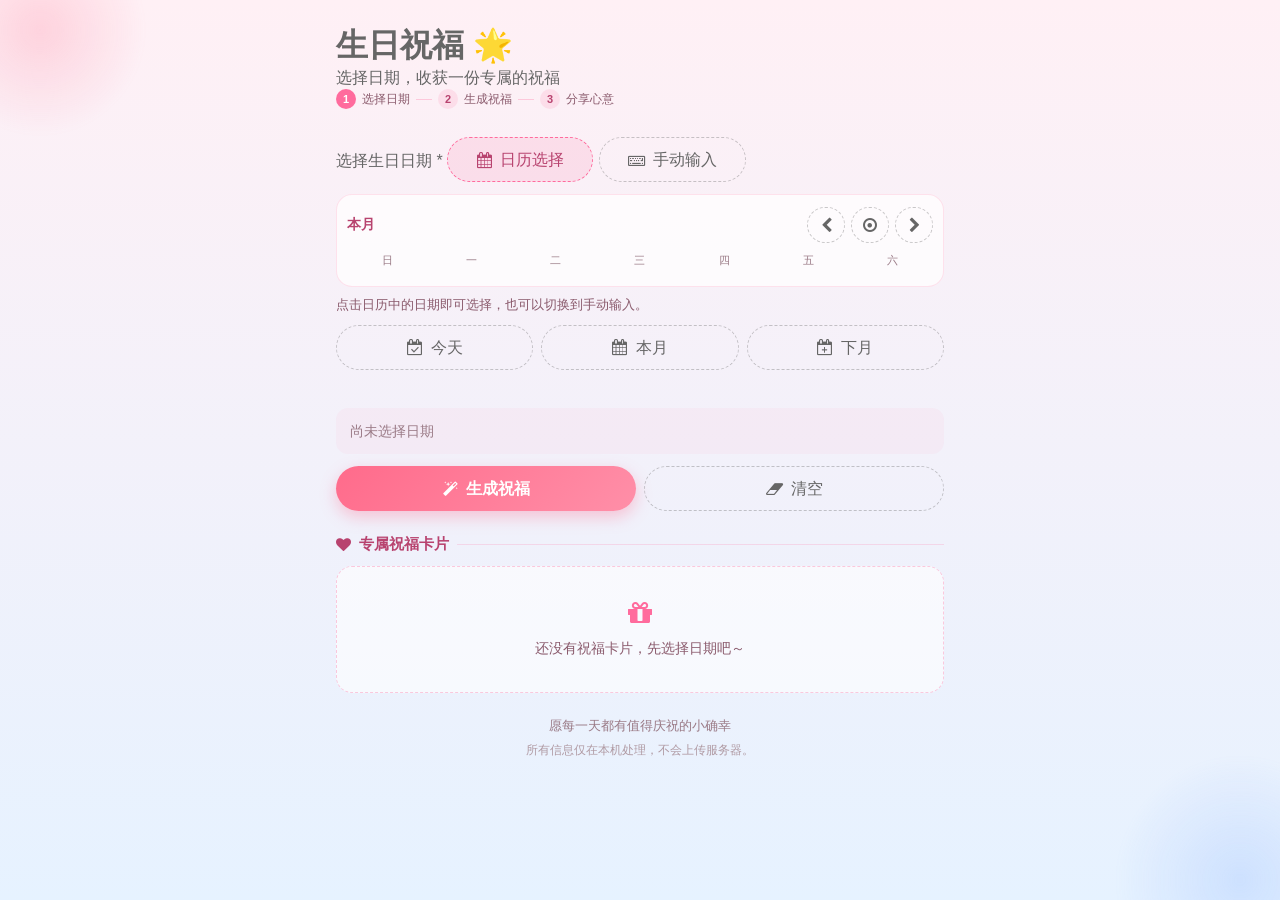
==== index.html @ 851c4867 "Auto: index.html: 页面改进 [generated]" ====
<!DOCTYPE html>
<html lang="zh-CN">
<head>
    <meta charset="UTF-8">
    <meta name="viewport" content="width=device-width, initial-scale=1.0, viewport-fit=cover">
    <meta name="description" content="温馨的生日祝福页面，选择日期即可查看专属祝福卡片与动画效果。">
    <meta name="theme-color" content="#ff6b9d">
    <meta name="color-scheme" content="light">
    <meta name="format-detection" content="telephone=no">
    <title>生日祝福 🌟</title>
    <link rel="preconnect" href="https://cdn.jsdelivr.net" crossorigin>
    <link rel="preload" href="index.css" as="style">
    <link href="https://cdn.jsdelivr.net/npm/font-awesome@4.7.0/css/font-awesome.min.css" rel="stylesheet" media="print" onload="this.media='all'">
    <noscript><link href="https://cdn.jsdelivr.net/npm/font-awesome@4.7.0/css/font-awesome.min.css" rel="stylesheet"></noscript>
    <link href="index.css" rel="stylesheet">
    <style>
        /* 首屏关键样式，避免字体图标加载前出现布局跳动 */
        .app{max-width:640px;margin:0 auto;padding:24px 16px 40px;padding-bottom:calc(40px + env(safe-area-inset-bottom));}
        .skip-link{position:absolute;left:-9999px;top:0;background:#ff6b9d;color:#fff;padding:10px 16px;border-radius:0 0 8px 0;z-index:100;}
        .skip-link:focus{left:0;outline:2px solid #fff;outline-offset:2px;}
        .btn{min-height:44px;touch-action:manipulation;}
        .birthday-input{font-size:16px;min-height:48px;width:100%;}
        .chip-row{display:flex;flex-wrap:wrap;gap:8px;}
        .chip-row .btn{flex:1 1 auto;justify-content:center;}
        .card-actions{display:flex;flex-wrap:wrap;gap:8px;justify-content:center;}
        .card-actions[hidden]{display:none;}
        .birthday-meta{display:flex;flex-wrap:wrap;gap:8px;margin-top:8px;}
        .meta-tag{display:inline-flex;align-items:center;gap:6px;padding:4px 10px;border-radius:999px;background:rgba(255,107,157,.12);color:#b8436f;font-size:13px;line-height:1.4;}
        .meta-tag[hidden]{display:none;}
        .card-skeleton{padding:24px 18px;border-radius:16px;background:rgba(255,255,255,.7);display:flex;flex-direction:column;gap:12px;}
        .card-skeleton[hidden]{display:none;}
        .card-skeleton-line{height:14px;border-radius:8px;background:linear-gradient(90deg,rgba(255,107,157,.12),rgba(255,107,157,.28),rgba(255,107,157,.12));background-size:200% 100%;animation:skeleton-shimmer 1.4s ease-in-out infinite;}
        .card-skeleton-line:nth-child(2){width:80%;}
        .card-skeleton-line:nth-child(3){width:60%;}
        @keyframes skeleton-shimmer{0%{background-position:200% 0;}100%{background-position:-200% 0;}}
        @media (prefers-reduced-motion: reduce){.card-skeleton-line{animation:none;}}
        .visually-hidden{position:absolute;width:1px;height:1px;padding:0;margin:-1px;overflow:hidden;clip:rect(0,0,0,0);white-space:nowrap;border:0;}
        .birthday-actions{display:flex;flex-wrap:wrap;gap:8px;margin-top:12px;}
        .birthday-actions .btn{flex:1 1 140px;justify-content:center;}
        .noscript-tip{margin:16px;padding:12px 16px;border-radius:12px;background:#fff3f7;color:#b8436f;text-align:center;}
        .card-section-heading{font-size:15px;font-weight:600;color:#b8436f;margin:24px 0 12px;display:flex;align-items:center;gap:8px;}
        .card-section-heading::after{content:"";flex:1;height:1px;background:rgba(255,107,157,.2);}
        .card-placeholder{display:flex;flex-direction:column;align-items:center;gap:10px;padding:32px 18px;border-radius:16px;background:rgba(255,255,255,.6);border:1px dashed rgba(255,107,157,.35);text-align:center;}
        .card-placeholder-icon{font-size:28px;color:#ff6b9d;}
        .card-placeholder-text{margin:0;color:#8a5a6c;font-size:14px;line-height:1.6;}
        .share-tip{margin:8px 0 0;font-size:13px;color:#b8436f;text-align:center;}
        .share-tip[hidden]{display:none;}

        /* 步骤提示：让操作路径更清晰 */
        .step-bar{display:flex;align-items:center;gap:6px;margin:0 0 18px;padding:0;list-style:none;font-size:12px;color:#8a5a6c;overflow-x:auto;scrollbar-width:none;}
        .step-bar::-webkit-scrollbar{display:none;}
        .step-bar li{display:flex;align-items:center;gap:6px;flex:0 0 auto;}
        .step-bar li::after{content:"";width:16px;height:1px;background:rgba(255,107,157,.3);}
        .step-bar li:last-child::after{display:none;}
        .step-dot{display:inline-flex;align-items:center;justify-content:center;width:20px;height:20px;border-radius:50%;background:rgba(255,107,157,.14);color:#b8436f;font-size:11px;font-weight:600;transition:background .2s ease,color .2s ease;}
        .step-bar li[aria-current="step"] .step-dot{background:#ff6b9d;color:#fff;}
        .step-bar li[data-done="true"] .step-dot{background:rgba(255,107,157,.28);color:#b8436f;}
        @media (prefers-reduced-motion: reduce){.step-dot{transition:none;}}

        /* 日期输入增强 */
        .input-wrap{position:relative;display:flex;align-items:center;gap:8px;}
        .input-wrap .birthday-input{flex:1 1 auto;}
        .input-clear{flex:0 0 auto;width:44px;height:44px;border-radius:50%;border:1px solid rgba(255,107,157,.35);background:rgba(255,255,255,.8);color:#b8436f;display:inline-flex;align-items:center;justify-content:center;cursor:pointer;touch-action:manipulation;}
        .input-clear[hidden]{display:none;}
        .input-clear:focus-visible{outline:2px solid #ff6b9d;outline-offset:2px;}
        .birthday-hint{margin:8px 0 0;font-size:13px;color:#8a5a6c;line-height:1.5;}
        .birthday-error{margin:8px 0 0;font-size:13px;color:#d23c6a;line-height:1.5;}
        .birthday-error[hidden]{display:none;}
        .birthday-preview{margin:12px 0 0;padding:12px 14px;border-radius:12px;background:rgba(255,107,157,.08);color:#7a4358;font-size:14px;line-height:1.6;}
        .birthday-preview.is-empty{color:#9a7a86;background:rgba(255,107,157,.05);}

        /* 月份切换条 */
        .month-bar{display:flex;align-items:center;justify-content:space-between;gap:8px;margin:12px 0 0;padding:8px 10px;border-radius:12px;background:rgba(255,255,255,.7);border:1px solid rgba(255,107,157,.18);}
        .month-bar-label{flex:1 1 auto;text-align:center;font-size:14px;font-weight:600;color:#b8436f;}
        .month-bar .btn{min-height:40px;padding:0 14px;}

        /* 卡片容器 */
        .card-stage{position:relative;min-height:120px;}
        .card-stage > *{transition:opacity .25s ease;}
        @media (prefers-reduced-motion: reduce){.card-stage > *{transition:none;}}

        /* 日期快捷选择与月份联动提示 */
        .quick-picks{margin-top:10px;}
        .quick-picks .btn[aria-pressed="true"]{border-color:#ff6b9d;background:rgba(255,107,157,.14);color:#b8436f;}

        /* 祝福卡片状态提示 */
        .card-status{margin:0 0 10px;font-size:13px;color:#8a5a6c;min-height:18px;}
        .card-status[hidden]{display:none;}

        /* 移动端悬浮操作栏 */
        .mobile-action-bar{position:fixed;left:0;right:0;bottom:0;z-index:50;display:none;gap:8px;padding:10px 12px;padding-bottom:calc(10px + env(safe-area-inset-bottom));background:rgba(255,255,255,.92);backdrop-filter:blur(8px);-webkit-backdrop-filter:blur(8px);border-top:1px solid rgba(255,107,157,.18);}
        .mobile-action-bar .btn{flex:1 1 0;justify-content:center;min-height:46px;}
        .mobile-action-bar[hidden]{display:none;}
        @media (max-width:520px){
            .mobile-action-bar{display:flex;}
            .app{padding-bottom:calc(84px + env(safe-area-inset-bottom));}
        }

        /* 小屏优化 */
        @media (max-width:360px){
            .app{padding-left:12px;padding-right:12px;}
            .step-bar{font-size:11px;}
            .birthday-actions .btn{flex:1 1 100%;}
            .month-bar-label{font-size:13px;}
            .mobile-action-bar .btn{font-size:13px;}
        }

        .visually-hidden:focus{position:static;width:auto;height:auto;clip:auto;white-space:normal;}

        /* 日期信息补充与卡片聚焦 */
        .birthday-extra{display:flex;flex-wrap:wrap;gap:8px;margin-top:8px;}
        .birthday-extra .meta-tag{background:rgba(255,193,7,.14);color:#8a6b1f;}
        .card-stage:focus-visible{outline:2px solid #ff6b9d;outline-offset:4px;border-radius:16px;}
        .card-container{outline:none;}
        .card-container:focus-visible{outline:2px solid #ff6b9d;outline-offset:4px;border-radius:16px;}
        .app-footer-text{margin:24px 0 0;text-align:center;font-size:13px;color:#9a7a86;}
        .card-actions .btn[disabled]{opacity:.5;cursor:not-allowed;}

        /* 日期摘要卡：选中后即时反馈 */
        .date-summary{display:flex;align-items:center;gap:12px;margin-top:12px;padding:12px 14px;border-radius:14px;background:linear-gradient(135deg,rgba(255,107,157,.1),rgba(255,193,7,.1));border:1px solid rgba(255,107,157,.18);}
        .date-summary[hidden]{display:none;}
        .date-summary-icon{flex:0 0 auto;width:44px;height:44px;border-radius:50%;display:inline-flex;align-items:center;justify-content:center;background:#fff;color:#ff6b9d;font-size:20px;box-shadow:0 2px 8px rgba(255,107,157,.18);}
        .date-summary-body{flex:1 1 auto;min-width:0;}
        .date-summary-title{margin:0;font-size:15px;font-weight:600;color:#7a4358;}
        .date-summary-sub{margin:2px 0 0;font-size:13px;color:#9a7a86;}

        /* 卡片操作按钮在小屏下更易点按 */
        @media (max-width:520px){
            .card-actions .btn{flex:1 1 100%;}
            .card-actions{padding-bottom:4px;}
        }

        /* 减少动效偏好 */
        @media (prefers-reduced-motion: reduce){
            *{animation-duration:.001ms !important;animation-iteration-count:1 !important;transition-duration:.001ms !important;scroll-behavior:auto !important;}
        }

        /* 内联图标兜底：字体图标未加载时仍可辨识 */
        .fa{display:inline-block;min-width:1em;text-align:center;}
        .icon-fallback{font-family:inherit;font-style:normal;}

        /* 卡片内文案排版增强，提升可读性 */
        .card-container .birthday-card{word-break:break-word;}
        .card-container p{line-height:1.7;}

        /* 页脚补充说明 */
        .app-footer-note{margin:6px 0 0;text-align:center;font-size:12px;color:#b09aa3;line-height:1.6;}

        /* 新增：日期快捷选择后的滚动锚点与卡片高亮 */
        .card-section.is-highlighted .card-container{animation:card-pop .45s ease;}
        @keyframes card-pop{0%{transform:scale(.97);}60%{transform:scale(1.01);}100%{transform:scale(1);}}
        @media (prefers-reduced-motion: reduce){.card-section.is-highlighted .card-container{animation:none;}}

        /* 新增：输入框聚焦态更明显，便于键盘与触屏操作 */
        .birthday-input:focus-visible{outline:2px solid #ff6b9d;outline-offset:2px;border-radius:10px;}

        /* 新增：月份切换按钮禁用态 */
        .month-bar .btn[disabled]{opacity:.4;cursor:not-allowed;}

        /* 新增：复制成功时按钮的短暂反馈 */
        .btn.is-success{border-color:#2e9e6b !important;color:#2e9e6b !important;background:rgba(46,158,107,.1) !important;}

        /* 新增：卡片状态与提示的紧凑布局 */
        .card-section{scroll-margin-top:16px;}
        #birthday-section{scroll-margin-top:16px;}

        /* 新增：日历网格（替代原生日期控件，移动端更友好） */
        .calendar{margin-top:12px;padding:12px 10px;border-radius:16px;background:rgba(255,255,255,.72);border:1px solid rgba(255,107,157,.18);}
        .calendar[hidden]{display:none;}
        .calendar-head{display:flex;align-items:center;justify-content:space-between;gap:8px;margin-bottom:8px;}
        .calendar-title{font-size:14px;font-weight:600;color:#b8436f;}
        .calendar-nav{display:inline-flex;gap:6px;}
        .calendar-nav .btn{min-height:36px;min-width:36px;padding:0 10px;}
        .calendar-weekdays,.calendar-grid{display:grid;grid-template-columns:repeat(7,1fr);gap:4px;}
        .calendar-weekdays{margin-bottom:4px;}
        .calendar-weekday{text-align:center;font-size:11px;color:#9a7a86;padding:2px 0;}
        .calendar-day{position:relative;display:flex;align-items:center;justify-content:center;min-height:40px;border-radius:10px;border:1px solid transparent;background:transparent;color:#5a3d48;font-size:14px;font-family:inherit;cursor:pointer;touch-action:manipulation;transition:background .15s ease,border-color .15s ease;}
        .calendar-day:hover{background:rgba(255,107,157,.1);}
        .calendar-day:focus-visible{outline:2px solid #ff6b9d;outline-offset:1px;}
        .calendar-day.is-outside{color:#c9b4bd;}
        .calendar-day.is-today{border-color:rgba(255,107,157,.5);font-weight:600;}
        .calendar-day.is-selected{background:#ff6b9d;color:#fff;border-color:#ff6b9d;font-weight:600;}
        .calendar-day.is-selected.is-today{box-shadow:0 0 0 2px rgba(255,107,157,.25);}
        .calendar-day:disabled{opacity:.35;cursor:not-allowed;}
        .calendar-day[aria-current="date"]::after{content:"";position:absolute;bottom:4px;width:4px;height:4px;border-radius:50%;background:currentColor;opacity:.7;}
        @media (prefers-reduced-motion: reduce){.calendar-day{transition:none;}}
        @media (max-width:360px){.calendar-day{min-height:36px;font-size:13px;}}

        /* 新增：视图切换（日历 / 原生输入） */
        .view-toggle{display:inline-flex;gap:6px;margin-top:10px;}
        .view-toggle .btn{min-height:40px;flex:1 1 auto;justify-content:center;}
        .view-toggle .btn[aria-pressed="true"]{border-color:#ff6b9d;background:rgba(255,107,157,.14);color:#b8436f;}

        /* 新增：祝福卡片视觉层次 */
        .card-container .birthday-card{position:relative;overflow:hidden;border-radius:18px;padding:26px 20px;background:linear-gradient(150deg,#fff 0%,#fff6fa 55%,#fff9ec 100%);border:1px solid rgba(255,107,157,.22);box-shadow:0 10px 30px rgba(255,107,157,.14);}
        .card-container .birthday-card::before{content:"";position:absolute;top:-40px;right:-40px;width:120px;height:120px;border-radius:50%;background:radial-gradient(circle,rgba(255,193,7,.28),transparent 70%);pointer-events:none;}
        .card-container .birthday-card::after{content:"";position:absolute;bottom:-50px;left:-30px;width:140px;height:140px;border-radius:50%;background:radial-gradient(circle,rgba(255,107,157,.18),transparent 70%);pointer-events:none;}
        .card-container .birthday-card > *{position:relative;z-index:1;}
        .card-container .birthday-card h3{margin:0 0 10px;font-size:19px;color:#b8436f;}
        .card-container .birthday-card p{margin:0 0 8px;color:#5a3d48;font-size:15px;}
        .card-container .birthday-card p:last-child{margin-bottom:0;}
        .card-container .birthday-card .card-sign{display:block;margin-top:14px;font-size:13px;color:#9a7a86;text-align:right;}

        /* 新增：装饰元素在卡片生成后淡出，减少视觉噪音 */
        .app-decor{transition:opacity .4s ease;}
        .app.has-card .app-decor{opacity:.5;}
        @media (prefers-reduced-motion: reduce){.app-decor{transition:none;}}
    </style>
</head>
<body>
    <a class="skip-link" href="#app">跳到主要内容</a>
    <noscript>
        <p class="noscript-tip">请启用 JavaScript 以体验完整的生日祝福互动效果。</p>
    </noscript>
    <main id="app" class="app" role="main" aria-label="生日祝福页面" tabindex="-1">
        <div class="app-decor" aria-hidden="true">
            <span class="decor-dot decor-dot-1"></span>
            <span class="decor-dot decor-dot-2"></span>
            <span class="decor-dot decor-dot-3"></span>
        </div>
        <header class="app-header">
            <h1 class="app-title">生日祝福 🌟</h1>
            <p class="app-subtitle">选择日期，收获一份专属的祝福</p>
        </header>

        <ol class="step-bar" id="step-bar" aria-label="使用步骤">
            <li aria-current="step" data-step="1"><span class="step-dot" aria-hidden="true">1</span>选择日期</li>
            <li data-step="2"><span class="step-dot" aria-hidden="true">2</span>生成祝福</li>
            <li data-step="3"><span class="step-dot" aria-hidden="true">3</span>分享心意</li>
        </ol>

        <section id="birthday-section" class="birthday-section" aria-labelledby="birthday-label">
            <label id="birthday-label" for="birthday-input" class="birthday-label">
                选择生日日期
                <span class="birthday-required" aria-hidden="true">*</span>
            </label>

            <div class="view-toggle" role="group" aria-label="日期选择方式">
                <button id="view-calendar-btn" class="btn btn-ghost" type="button" aria-pressed="true" aria-controls="calendar-panel">
                    <i class="fa fa-calendar" aria-hidden="true"></i> 日历选择
                </button>
                <button id="view-input-btn" class="btn btn-ghost" type="button" aria-pressed="false" aria-controls="input-panel">
                    <i class="fa fa-keyboard-o" aria-hidden="true"></i> 手动输入
                </button>
            </div>

            <!-- 日历面板：移动端更易点按的日期选择 -->
            <div id="calendar-panel" class="calendar" aria-label="日期日历" role="group">
                <div class="calendar-head">
                    <span id="calendar-title" class="calendar-title" aria-live="polite">本月</span>
                    <span class="calendar-nav">
                        <button id="calendar-prev-btn" class="btn btn-ghost" type="button" aria-label="上一个月">
                            <i class="fa fa-chevron-left" aria-hidden="true"></i>
                        </button>
                        <button id="calendar-today-btn" class="btn btn-ghost" type="button" aria-label="回到本月">
                            <i class="fa fa-dot-circle-o" aria-hidden="true"></i>
                        </button>
                        <button id="calendar-next-btn" class="btn btn-ghost" type="button" aria-label="下一个月">
                            <i class="fa fa-chevron-right" aria-hidden="true"></i>
                        </button>
                    </span>
                </div>
                <div class="calendar-weekdays" aria-hidden="true">
                    <span class="calendar-weekday">日</span>
                    <span class="calendar-weekday">一</span>
                    <span class="calendar-weekday">二</span>
                    <span class="calendar-weekday">三</span>
                    <span class="calendar-weekday">四</span>
                    <span class="calendar-weekday">五</span>
                    <span class="calendar-weekday">六</span>
                </div>
                <div id="calendar-grid" class="calendar-grid" role="grid" aria-labelledby="calendar-title"></div>
            </div>

            <!-- 原生输入面板 -->
            <div id="input-panel" class="input-panel" hidden>
                <div class="input-wrap">
                    <input
                        id="birthday-input"
                        class="birthday-input"
                        type="date"
                        name="birthday"
                        min="1900-01-01"
                        max="2100-12-31"
                        required
                        aria-describedby="birthday-hint birthday-preview birthday-error"
                        aria-invalid="false"
                        autocomplete="bday"
                        inputmode="numeric"
                        placeholder="年 / 月 / 日"
                    >
                    <button id="input-clear-btn" class="input-clear" type="button" aria-label="清除已选日期" title="清除日期" hidden>
                        <i class="fa fa-times" aria-hidden="true"></i>
                    </button>
                </div>
            </div>

            <p id="birthday-hint" class="birthday-hint">点击日历中的日期即可选择，也可以切换到手动输入。</p>

            <div class="chip-row quick-picks" role="group" aria-label="快捷日期选择">
                <button id="today-btn" class="btn btn-ghost" type="button" aria-label="选择今天的日期" aria-pressed="false">
                    <i class="fa fa-calendar-check-o" aria-hidden="true"></i> 今天
                </button>
                <button id="this-month-btn" class="btn btn-ghost" type="button" aria-label="选择本月第一天的日期" aria-pressed="false">
                    <i class="fa fa-calendar" aria-hidden="true"></i> 本月
                </button>
                <button id="next-month-btn" class="btn btn-ghost" type="button" aria-label="选择下个月第一天的日期" aria-pressed="false">
                    <i class="fa fa-calendar-plus-o" aria-hidden="true"></i> 下月
                </button>
            </div>
            <div class="birthday-meta" aria-live="polite" aria-atomic="true">
                <span id="weekday-tag" class="meta-tag" hidden>
                    <i class="fa fa-clock-o" aria-hidden="true"></i>
                    <span id="weekday-text"></span>
                </span>
                <span id="zodiac-tag" class="meta-tag" hidden>
                    <i class="fa fa-star-o" aria-hidden="true"></i>
                    <span id="zodiac-text"></span>
                </span>
                <span id="countdown-tag" class="meta-tag" hidden>
                    <i class="fa fa-hourglass-half" aria-hidden="true"></i>
                    <span id="countdown-text"></span>
                </span>
            </div>
            <div class="birthday-extra" aria-live="polite" aria-atomic="true">
                <span id="age-tag" class="meta-tag" hidden>
                    <i class="fa fa-birthday-cake" aria-hidden="true"></i>
                    <span id="age-text"></span>
                </span>
                <span id="season-tag" class="meta-tag" hidden>
                    <i class="fa fa-leaf" aria-hidden="true"></i>
                    <span id="season-text"></span>
                </span>
            </div>

            <!-- 日期摘要卡：选择后即时反馈，提升移动端确认感 -->
            <div id="date-summary" class="date-summary" hidden aria-live="polite" aria-atomic="true">
                <span class="date-summary-icon" aria-hidden="true"><i class="fa fa-calendar-check-o"></i></span>
                <div class="date-summary-body">
                    <p id="date-summary-title" class="date-summary-title">已选择日期</p>
                    <p id="date-summary-sub" class="date-summary-sub">点击下方按钮生成专属祝福</p>
                </div>
            </div>

            <p id="birthday-error" class="birthday-error" role="alert" hidden></p>
            <p id="birthday-preview" class="birthday-preview is-empty" aria-live="polite" aria-atomic="true">
                尚未选择日期
            </p>
            <div class="birthday-actions" role="group" aria-label="日期操作">
                <button id="generate-btn" class="btn btn-primary" type="button" aria-label="生成生日祝福卡片">
                    <i class="fa fa-magic" aria-hidden="true"></i> 生成祝福
                </button>
                <button id="reset-btn" class="btn btn-ghost" type="button" aria-label="清空生日日期">
                    <i class="fa fa-eraser" aria-hidden="true"></i> 清空
                </button>
            </div>
        </section>

        <h2 class="card-section-heading" id="card-heading">
            <i class="fa fa-heart" aria-hidden="true"></i> 专属祝福卡片
        </h2>
        <section id="card-section" class="card-section" aria-live="polite" aria-atomic="true" aria-busy="false" aria-labelledby="card-heading">
            <p id="card-status" class="card-status" role="status" aria-live="polite" hidden></p>
            <div class="card-stage" id="card-stage">
                <!-- 祝福卡片由脚本渲染，以下为不同阶段的占位内容 -->
                <div class="card-placeholder" id="card-placeholder">
                    <i class="fa fa-gift card-placeholder-icon" aria-hidden="true"></i>
                    <p class="card-placeholder-text">还没有祝福卡片，先选择日期吧～</p>
                </div>
                <div class="card-skeleton" id="card-skeleton" hidden aria-hidden="true">
                    <div class="card-skeleton-line"></div>
                    <div class="card-skeleton-line"></div>
                    <div class="card-skeleton-line"></div>
                </div>
                <div id="card-container" class="card-container" hidden tabindex="-1"></div>
            </div>
        </section>

        <div id="card-actions" class="card-actions" role="group" aria-label="祝福卡片操作" hidden>
            <button id="regenerate-btn" class="btn btn-ghost" type="button" aria-label="重新生成祝福卡片">
                <i class="fa fa-refresh" aria-hidden="true"></i> 换一句祝福
            </button>
            <button id="copy-btn" class="btn btn-ghost" type="button" aria-label="复制当前祝福文字">
                <i class="fa fa-copy" aria-hidden="true"></i> 复制祝福
            </button>
            <button id="pick-again-btn" class="btn btn-ghost" type="button" aria-label="返回并重新选择日期">
                <i class="fa fa-pencil" aria-hidden="true"></i> 重新选日期
            </button>
        </div>
        <p id="share-tip" class="share-tip" role="status" aria-live="polite" hidden></p>
        <footer class="app-footer">
            <p class="app-footer-text">愿每一天都有值得庆祝的小确幸</p>
            <p class="app-footer-note">所有信息仅在本机处理，不会上传服务器。</p>
        </footer>
    </main>

    <!-- 移动端悬浮操作栏：无需滚动即可快速操作 -->
    <div id="mobile-action-bar" class="mobile-action-bar" role="group" aria-label="快捷操作" hidden>
        <button id="mobile-generate-btn" class="btn btn-primary" type="button" aria-label="生成生日祝福卡片">
            <i class="fa fa-magic" aria-hidden="true"></i> 生成祝福
        </button>
        <button id="mobile-copy-btn" class="btn btn-ghost" type="button" aria-label="复制当前祝福文字" hidden>
            <i class="fa fa-copy" aria-hidden="true"></i> 复制
        </button>
    </div>

    <script src="index.js" defer></script>
</body>
</html>
---- index.css ----
/* 基础样式重置与设置 */
* {
    margin: 0;
    padding: 0;
    box-sizing: border-box;
    font-family: "PingFang SC", "Hiragino Sans GB", "Microsoft YaHei", "Noto Sans SC", "Source Han Sans SC", "Comic Sans MS", "Marker Felt", sans-serif;
}

html {
    -webkit-text-size-adjust: 100%;
    scroll-behavior: smooth;
}

body {
    background: linear-gradient(to bottom, #FFF0F5, #E6F2FF);
    min-height: 100vh;
    min-height: 100dvh;
    overflow-x: hidden;
    -webkit-tap-highlight-color: transparent; /* 移除移动端点击高亮 */
    -webkit-font-smoothing: antialiased;
    text-rendering: optimizeLegibility;
    color: var(--gray-dark);
    position: relative;
    overscroll-behavior-y: contain;
}

/* 背景柔光装饰，提升视觉层次但不影响交互 */
body::before,
body::after {
    content: "";
    position: fixed;
    border-radius: 50%;
    pointer-events: none;
    z-index: 0;
    filter: blur(2px);
}

body::before {
    width: 220px;
    height: 220px;
    top: -80px;
    left: -70px;
    background: radial-gradient(circle, rgba(255, 107, 139, 0.22), transparent 68%);
}

body::after {
    width: 260px;
    height: 260px;
    bottom: -110px;
    right: -90px;
    background: radial-gradient(circle, rgba(107, 159, 255, 0.2), transparent 68%);
}

.container {
    position: relative;
    z-index: 1;
    max-width: 480px;
    margin: 0 auto;
    padding: 0 20px;
    padding-left: max(20px, env(safe-area-inset-left));
    padding-right: max(20px, env(safe-area-inset-right));
    padding-bottom: max(24px, env(safe-area-inset-bottom));
}

/* 颜色变量定义 */
:root {
    --primary: #FF6B8B;
    --secondary: #6B9FFF;
    --accent: #FFD166;
    --neutral: #F8F9FA;
    --gray-light: #F0F0F0;
    --gray: #888888;
    --gray-dark: #666666;
    --focus-ring: 0 0 0 3px rgba(107, 159, 255, 0.45);
    --shadow-soft: 0 5px 15px rgba(0, 0, 0, 0.1);
    --shadow-strong: 0 8px 25px rgba(0, 0, 0, 0.15);
    --radius-card: 20px;
    --touch-target: 48px;
    --wheel-item-height: 56px;
    --wheel-visible-items: 5;
    --wheel-width: 80px;
    color-scheme: light dark;
}

/* 核心动画效果 */
@keyframes float {
    0% { transform: translateY(0px); }
    50% { transform: translateY(-10px); }
    100% { transform: translateY(0px); }
}

@keyframes pulse {
    0%, 100% { opacity: 1; }
    50% { opacity: 0.8; }
}

@keyframes explode {
    0% {
        transform: scale(0) translate(0, 0);
        opacity: 1;
    }
    70% {
        opacity: 1;
    }
    100% {
        transform: scale(1) translate(var(--tx), var(--ty));
        opacity: 0;
    }
}

@keyframes card-enter {
    0% {
        opacity: 0;
        transform: translateY(14px) scale(0.98);
    }
    100% {
        opacity: 1;
        transform: translateY(0) scale(1);
    }
}

@keyframes shimmer {
    0% { background-position: -120% 0; }
    100% { background-position: 220% 0; }
}

@keyframes spin {
    0% { transform: rotate(0deg); }
    100% { transform: rotate(360deg); }
}

/* 骨架占位动画：加载时保持结构稳定，避免布局跳动 */
@keyframes skeleton-wave {
    0% { background-position: -160% 0; }
    100% { background-position: 260% 0; }
}

/* 页面切换动画：作为可滚动容器，避免移动端内容被裁切 */
.page {
    position: absolute;
    top: 0;
    left: 0;
    width: 100%;
    height: 100%;
    min-height: 100vh;
    min-height: 100dvh;
    overflow-y: auto;
    overflow-x: hidden;
    -webkit-overflow-scrolling: touch;
    overscroll-behavior-y: contain;
    transition: opacity 0.5s ease, visibility 0.5s ease;
}

.page-hidden {
    opacity: 0;
    pointer-events: none;
    visibility: hidden;
}

/* 标题样式 */
.main-title {
    font-size: clamp(1.8rem, 8vw, 3rem);
    font-weight: bold;
    color: var(--primary);
    text-align: center;
    text-shadow: 2px 2px 4px rgba(0, 0, 0, 0.2);
    margin-bottom: 15px;
    animation: pulse 4s infinite;
    letter-spacing: 0.02em;
    line-height: 1.3;
    word-break: break-word;
    padding-top: max(24px, env(safe-area-inset-top));
}

.subtitle {
    color: var(--gray-dark);
    text-align: center;
    font-size: 1rem;
    max-width: 300px;
    margin: 0 auto 30px;
    line-height: 1.6;
}

/* 顶部装饰条 */
.top-bar {
    height: 48px;
    background: linear-gradient(to right, var(--primary), var(--accent), var(--secondary));
    opacity: 0.7;
    margin-bottom: 30px;
}

/* 卡片样式 */
.card {
    background: white;
    border-radius: var(--radius-card);
    box-shadow: var(--shadow-soft);
    padding: 25px;
    margin-bottom: 30px;
    transition: box-shadow 0.3s ease, transform 0.3s ease;
}

.card:hover {
    box-shadow: var(--shadow-strong);
}

.card:focus-within {
    box-shadow: var(--shadow-strong), var(--focus-ring);
}

/* 日期选择卡片：承载滚轮与提示，视觉上更聚焦 */
.date-card {
    background: linear-gradient(170deg, #FFFFFF 0%, #FFF8FA 100%);
    border: 1px solid rgba(255, 107, 139, 0.14);
}

/* 当前选中的日期摘要，帮助用户确认选择 */
.date-summary {
    display: flex;
    align-items: center;
    justify-content: center;
    gap: 8px;
    flex-wrap: wrap;
    margin-top: 4px;
    margin-bottom: 18px;
    font-size: 0.95rem;
    color: var(--gray-dark);
    line-height: 1.5;
    text-align: center;
    min-height: 32px;
}

.date-summary strong {
    color: var(--primary);
    font-variant-numeric: tabular-nums;
}

/* 日期摘要中的强调徽标，让确认信息更醒目 */
.date-summary .date-chip {
    display: inline-flex;
    align-items: center;
    gap: 4px;
    padding: 4px 12px;
    border-radius: 999px;
    background: rgba(255, 107, 139, 0.1);
    border: 1px solid rgba(255, 107, 139, 0.2);
    color: var(--primary);
    font-weight: bold;
    font-variant-numeric: tabular-nums;
}

/* 日期摘要空态：未选择时给出温和提示而非空白 */
.date-summary.is-empty {
    color: var(--gray);
    font-size: 0.9rem;
}

.date-hint {
    margin-top: 14px;
    font-size: 0.8rem;
    color: var(--gray);
    text-align: center;
    line-height: 1.6;
}

/* 祝福卡片：结果展示用，带入场动画与视觉层次 */
.blessing-card {
    position: relative;
    overflow: hidden;
    text-align: center;
    background: linear-gradient(160deg, #FFFFFF 0%, #FFF5F8 60%, #EFF6FF 100%);
    border: 1px solid rgba(255, 107, 139, 0.18);
    animation: card-enter 0.5s ease both;
}

.blessing-card::before {
    content: "";
    position: absolute;
    top: -40px;
    right: -40px;
    width: 120px;
    height: 120px;
    border-radius: 50%;
    background: radial-gradient(circle, rgba(255, 209, 102, 0.35), transparent 70%);
    pointer-events: none;
}

.blessing-card::after {
    content: "";
    position: absolute;
    bottom: -50px;
    left: -50px;
    width: 140px;
    height: 140px;
    border-radius: 50%;
    background: radial-gradient(circle, rgba(107, 159, 255, 0.18), transparent 70%);
    pointer-events: none;
}

/* 卡片顶部丝带装饰，强化"礼物/祝福"的视觉隐喻 */
.blessing-ribbon {
    position: absolute;
    top: 0;
    left: 0;
    right: 0;
    height: 6px;
    background: linear-gradient(90deg, var(--primary), var(--accent), var(--secondary));
    background-size: 200% 100%;
    animation: shimmer 6s linear infinite;
    pointer-events: none;
    z-index: 2;
}

.blessing-emoji {
    font-size: 2.4rem;
    line-height: 1;
    margin-bottom: 12px;
    animation: float 3s ease-in-out infinite;
    display: inline-block;
}

.blessing-title {
    font-size: 1.25rem;
    font-weight: bold;
    color: var(--primary);
    margin-bottom: 10px;
    line-height: 1.4;
    /* 标题较长时允许自然换行，避免被裁切 */
    overflow-wrap: anywhere;
    position: relative;
    z-index: 1;
}

.blessing-text {
    font-size: 1rem;
    color: var(--gray-dark);
    line-height: 1.75;
    letter-spacing: 0.01em;
    white-space: pre-line;
    position: relative;
    z-index: 1;
    overflow-wrap: anywhere;
    /* 长祝福文本在窄屏上更易读：限制行宽并居中 */
    max-width: 34em;
    margin-left: auto;
    margin-right: auto;
}

.blessing-sign {
    margin-top: 14px;
    font-size: 0.85rem;
    color: var(--gray);
    position: relative;
    z-index: 1;
}

/* 祝福卡片内的高亮徽标，用于展示生日日期等关键信息 */
.blessing-badge {
    display: inline-flex;
    align-items: center;
    gap: 6px;
    margin-top: 16px;
    padding: 6px 14px;
    border-radius: 999px;
    font-size: 0.85rem;
    font-weight: bold;
    color: var(--primary);
    background: rgba(255, 107, 139, 0.1);
    border: 1px solid rgba(255, 107, 139, 0.22);
    font-variant-numeric: tabular-nums;
    position: relative;
    z-index: 1;
}

/* 结果区：操作按钮组，移动端纵向排列更易点击 */
.result-actions {
    display: flex;
    flex-direction: column;
    gap: 12px;
    margin-top: 6px;
}

/* 结果区子元素错峰入场，强化视觉层次 */
.result-actions > * {
    animation: card-enter 0.45s ease both;
}

.result-actions > *:nth-child(2) {
    animation-delay: 0.06s;
}

.result-actions > *:nth-child(3) {
    animation-delay: 0.12s;
}

.result-actions > *:nth-child(4) {
    animation-delay: 0.18s;
}

/* 移动端结果操作区吸底：拇指可达，避免长页面下反复滚动 */
@media (max-width: 599px) {
    .result-actions.is-sticky {
        position: sticky;
        bottom: 0;
        z-index: 5;
        padding: 12px 0 max(12px, env(safe-area-inset-bottom));
        margin-top: 0;
        background: linear-gradient(to top, rgba(255, 240, 245, 0.98) 60%, rgba(255, 240, 245, 0));
        backdrop-filter: blur(6px);
        -webkit-backdrop-filter: blur(6px);
    }
}

/* 按钮：保证移动端触控尺寸不小于 44px */
.btn {
    display: inline-flex;
    align-items: center;
    justify-content: center;
    gap: 8px;
    min-height: var(--touch-target);
    padding: 12px 28px;
    border: none;
    border-radius: 999px;
    font-size: 1rem;
    font-weight: bold;
    color: #FFFFFF;
    background: linear-gradient(135deg, var(--primary), #FF8FA8);
    box-shadow: 0 6px 16px rgba(255, 107, 139, 0.35);
    cursor: pointer;
    transition: transform 0.2s ease, box-shadow 0.2s ease, opacity 0.2s ease, filter 0.2s ease;
    -webkit-user-select: none;
    user-select: none;
    touch-action: manipulation;
    position: relative;
    overflow: hidden;
    -webkit-appearance: none;
    appearance: none;
    text-align: center;
    line-height: 1.2;
}

.btn:hover {
    box-shadow: 0 8px 22px rgba(255, 107, 139, 0.45);
    filter: brightness(1.03);
}

.btn:active {
    transform: scale(0.97);
}

.btn:disabled {
    opacity: 0.55;
    cursor: not-allowed;
    box-shadow: none;
    filter: none;
}

/* 按钮加载态：旋转指示器 + 降低交互 */
.btn.is-loading {
    pointer-events: none;
    opacity: 0.8;
}

.btn.is-loading::before {
    content: "";
    width: 16px;
    height: 16px;
    border-radius: 50%;
    border: 2px solid rgba(255, 255, 255, 0.5);
    border-top-color: #FFFFFF;
    animation: spin 0.8s linear infinite;
    flex: 0 0 auto;
}

.btn-secondary {
    color: var(--secondary);
    background: #FFFFFF;
    border: 1px solid rgba(107, 159, 255, 0.4);
    box-shadow: 0 4px 12px rgba(107, 159, 255, 0.18);
}

.btn-secondary:hover {
    box-shadow: 0 6px 18px rgba(107, 159, 255, 0.28);
}

.btn-secondary.is-loading::before {
    border-color: rgba(107, 159, 255, 0.3);
    border-top-color: var(--secondary);
}

.btn-ghost {
    color: var(--gray-dark);
    background: transparent;
    box-shadow: none;
    border: 1px dashed rgba(102, 102, 102, 0.35);
    font-weight: 500;
}

.btn-ghost:hover {
    box-shadow: none;
    border-color: rgba(102, 102, 102, 0.55);
    background: rgba(255, 255, 255, 0.6);
}

.btn-block {
    display: flex;
    width: 100%;
}

/* 复制成功反馈：按钮短暂切换为成功态，提升操作确认感 */
.btn.is-copied {
    background: linear-gradient(135deg, #4CAF7D, #6FCF97);
    box-shadow: 0 6px 16px rgba(76, 175, 125, 0.35);
    color: #FFFFFF;
}

/* 波轮选择器核心样式 - 重点修复数字位置 */
.wheel-section {
    text-align: center;
    margin-bottom: 20px;
}

.wheel-title {
    font-size: 1.2rem;
    font-weight: bold;
    color: var(--secondary);
    margin-bottom: 20px;
    display: flex;
    align-items: center;
    justify-content: center;
    gap: 10px;
}

.wheel-icon {
    animation: float 3s ease-in-out infinite;
    color: var(--accent);
    font-size: 1.5rem;
}

.wheel-icon:last-child {
    animation-delay: 0.5s;
    color: var(--primary);
}

.wheel-container {
    display: flex;
    align-items: flex-end;
    justify-content: center;
    gap: 15px;
    margin-bottom: 30px;
    padding: 10px 0;
}

/* 每个滚轮上方的标签，明确月/日含义 */
.wheel-label {
    font-size: 0.75rem;
    color: var(--gray);
    text-align: center;
    margin-bottom: 6px;
    letter-spacing: 0.08em;
}

.wheel-column {
    display: flex;
    flex-direction: column;
    align-items: center;
}

/* 滚轮高度 = 可见项数量 × 单项高度，保证选中项精确居中 */
.wheel-wrapper {
    width: var(--wheel-width);
    height: calc(var(--wheel-item-height) * var(--wheel-visible-items));
    overflow: hidden;
    position: relative;
    border-radius: 14px;
    background: linear-gradient(to bottom, rgba(255, 255, 255, 0.6), rgba(255, 255, 255, 0.95));
    touch-action: pan-y;
    mask-image: linear-gradient(to bottom, transparent, black 20%, black 80%, transparent);
    -webkit-mask-image: linear-gradient(to bottom, transparent, black 20%, black 80%, transparent);
    cursor: grab;
    -webkit-user-select: none;
    user-select: none;
    contain: layout paint;
}

.wheel-wrapper:active {
    cursor: grabbing;
}

/* 键盘聚焦时给出明确轮廓，方便无鼠标操作 */
.wheel-wrapper:focus-visible {
    outline: none;
    box-shadow: var(--focus-ring);
}

/* 中间高亮条：明确当前选中位置 */
.wheel-wrapper::after {
    content: "";
    position: absolute;
    left: 6px;
    right: 6px;
    top: 50%;
    height: var(--wheel-item-height);
    transform: translateY(-50%);
    border-radius: 12px;
    background: rgba(255, 107, 139, 0.08);
    border: 1px solid rgba(255, 107, 139, 0.25);
    pointer-events: none;
    z-index: 0;
}

.wheel {
    transition: transform 0.3s ease-out;
    will-change: transform;
}

/* 拖动过程中关闭过渡，让手指跟随更跟手 */
.wheel-wrapper.is-dragging .wheel {
    transition: none;
}

/* 修复数字位置的关键样式 */
.wheel-item {
    height: var(--wheel-item-height);
    display: flex;
    align-items: center;
    justify-content: center;
    font-size: 1.2rem;
    transition: color 0.2s ease, font-size 0.2s ease, opacity 0.2s ease, transform 0.2s ease;
    width: 100%;
    position: relative;
    z-index: 1;
    user-select: none;
    -webkit-user-select: none;
    font-variant-numeric: tabular-nums;
    color: var(--gray-dark);
    opacity: 0.7;
    line-height: 1;
}

/* 激活状态的数字样式 */
.wheel-item.active {
    color: var(--primary);
    font-weight: bold;
    font-size: 1.5rem;
    opacity: 1;
    transform: scale(1.04);
}

/* 键盘可访问性焦点 */
button:focus-visible,
.wheel-item:focus-visible,
[tabindex]:focus-visible {
    outline: none;
    box-shadow: var(--focus-ring);
    border-radius: 10px;
}

/* 屏幕阅读器专用文本 */
.sr-only {
    position: absolute;
    width: 1px;
    height: 1px;
    padding: 0;
    margin: -1px;
    overflow: hidden;
    clip: rect(0, 0, 0, 0);
    white-space: nowrap;
    border: 0;
}

/* 跳转链接：键盘用户可快速跳过装饰直达主内容 */
.skip-link {
    position: absolute;
    top: -100px;
    left: 50%;
    transform: translateX(-50%);
    z-index: 100;
    padding: 10px 20px;
    border-radius: 0 0 12px 12px;
    background: var(--secondary);
    color: #FFFFFF;
    font-size: 0.9rem;
    font-weight: bold;
    text-decoration: none;
    transition: top 0.2s ease;
}

.skip-link:focus {
    top: 0;
    box-shadow: var(--focus-ring);
}

/* 空态与加载态：避免内容区域突然塌陷 */
.state-placeholder {
    display: flex;
    flex-direction: column;
    align-items: center;
    justify-content: center;
    gap: 10px;
    min-height: 120px;
    color: var(--gray);
    font-size: 0.9rem;
    text-align: center;
    line-height: 1.6;
}

.state-placeholder .state-icon {
    font-size: 1.8rem;
    animation: pulse 2.4s ease-in-out infinite;
}

/* 骨架屏：加载时占位，减少布局抖动 */
.skeleton {
    display: block;
    border-radius: 10px;
    background: linear-gradient(90deg, #F2F2F2 25%, #FAFAFA 37%, #F2F2F2 63%);
    background-size: 200% 100%;
    animation: skeleton-wave 1.4s ease-in-out infinite;
}

.skeleton-line {
    height: 14px;
    margin: 10px auto;
    width: 80%;
}

.skeleton-line.short {
    width: 55%;
}

.skeleton-title {
    height: 22px;
    width: 60%;
    margin: 0 auto 14px;
}

/* 快速选择：常用日期快捷键，减少滚轮操作成本 */
.quick-picks {
    display: flex;
    flex-wrap: wrap;
    align-items: center;
    justify-content: center;
    gap: 8px;
    margin: 4px 0 18px;
}

.quick-picks-label {
    font-size: 0.8rem;
    color: var(--gray);
    letter-spacing: 0.04em;
}

.quick-pick {
    display: inline-flex;
    align-items: center;
    justify-content: center;
    min-height: 36px;
    padding: 6px 14px;
    border-radius: 999px;
    border: 1px solid rgba(107, 159, 255, 0.35);
    background: rgba(255, 255, 255, 0.85);
    color: var(--secondary);
    font-size: 0.85rem;
    font-weight: 600;
    cursor: pointer;
    transition: background 0.2s ease, border-color 0.2s ease, color 0.2s ease, transform 0.2s ease;
    -webkit-appearance: none;
    appearance: none;
    touch-action: manipulation;
    font-variant-numeric: tabular-nums;
}

.quick-pick:hover {
    background: rgba(107, 159, 255, 0.12);
    border-color: rgba(107, 159, 255, 0.6);
}

.quick-pick:active {
    transform: scale(0.96);
}

.quick-pick.is-active {
    background: linear-gradient(135deg, var(--secondary), #8FB6FF);
    border-color: transparent;
    color: #FFFFFF;
    box-shadow: 0 4px 12px rgba(107, 159, 255, 0.32);
}

/* 选择器操作行：确认与重置并排，移动端拇指可达 */
.picker-actions {
    display: flex;
    gap: 12px;
    margin-bottom: 8px;
}

.picker-actions .btn {
    flex: 1 1 0;
}

/* 顶部提示条：用于轻量反馈（如已复制、日期已更新） */
.toast {
    position: fixed;
    left: 50%;
    bottom: max(24px, env(safe-area-inset-bottom));
    transform: translate(-50%, 20px);
    z-index: 50;
    max-width: min(90vw, 360px);
    padding: 12px 20px;
    border-radius: 999px;
    background: rgba(51, 51, 51, 0.92);
    color: #FFFFFF;
    font-size: 0.9rem;
    line-height: 1.4;
    text-align: center;
    box-shadow: 0 8px 24px rgba(0, 0, 0, 0.2);
    opacity: 0;
    pointer-events: none;
    transition: opacity 0.25s ease, transform 0.25s ease;
}

.toast.is-visible {
    opacity: 1;
    transform: translate(-50%, 0);
}

/* 减少动画偏好：尊重系统设置 */
@media (prefers-reduced-motion: reduce) {
    *,
    *::before,
    *::after {
        animation-duration: 0.01ms !important;
        animation-iteration-count: 1 !important;
        transition-duration: 0.01ms !important;
        scroll-behavior: auto !important;
    }

    .blessing-emoji,
    .main-title,
    .wheel-icon,
    .state-placeholder .state-icon,
    .blessing-ribbon {
        animation: none !important;
    }

    .wheel-item.active {
        transform: none;
    }

    .result-actions > * {
        animation: none !important;
    }

    .toast {
        transition: opacity 0.01ms !important;
    }
}

/* 高对比度偏好：加强边框与文字对比 */
@media (prefers-contrast: more) {
    .card {
        border: 2px solid var(--gray);
    }

    .blessing-text {
        color: #333333;
    }

    .wheel-wrapper::after {
        border-color: var(--primary);
    }

    .date-hint,
    .blessing-sign,
    .date-summary.is-empty {
        color: #555555;
    }

    .date-summary .date-chip {
        border-color: var(--primary);
    }

    .wheel-item {
        opacity: 1;
    }

    .btn-ghost {
        border-style: solid;
        border-color: var(--gray-dark);
    }

    .quick-pick {
        border-color: var(--secondary);
        color: #2F5BB7;
    }

    .quick-pick.is-active {
        color: #FFFFFF;
    }

    .skip-link {
        background: #2F5BB7;
    }
}

/* 移动端适配：小屏收紧间距，保证触控区域 */
@media (max-width: 360px) {
    .container {
        padding-left: max(14px, env(safe-area-inset-left));
        padding-right: max(14px, env(safe-area-inset-right));
    }

    .card {
        padding: 18px;
        border-radius: 16px;
    }

    .wheel-container {
        gap: 10px;
    }

    .wheel-wrapper {
        --wheel-width: 68px;
    }

    .btn {
        padding: 12px 20px;
        font-size: 0.95rem;
    }

    .blessing-emoji {
        font-size: 2rem;
    }

    .blessing-title {
        font-size: 1.15rem;
    }

    .blessing-text {
        font-size: 0.95rem;
    }

    .date-summary {
        font-size: 0.88rem;
    }

    .quick-pick {
        padding: 6px 12px;
        font-size: 0.8rem;
    }
}

/* 横屏或较矮屏幕：压缩垂直空间 */
@media (max-height: 640px) {
    .top-bar {
        height: 32px;
        margin-bottom: 18px;
    }

    .subtitle {
        margin-bottom: 18px;
    }

    .wheel-wrapper {
        --wheel-item-height: 46px;
    }

    .card {
        margin-bottom: 18px;
    }

    .main-title {
        padding-top: max(16px, env(safe-area-inset-top));
    }
}

/* 横屏手机：降低垂直占用，避免内容被裁切 */
@media (max-height: 480px) and (orientation: landscape) {
    .top-bar {
        display: none;
    }

    .main-title {
        font-size: 1.5rem;
        margin-bottom: 8px;
        padding-top: max(12px, env(safe-area-inset-top));
    }

    .subtitle {
        margin-bottom: 12px;
    }

    .wheel-wrapper {
        --wheel-item-height: 40px;
        --wheel-visible-items: 3;
    }

    .result-actions {
        flex-direction: row;
        flex-wrap: wrap;
    }

    .result-actions .btn {
        flex: 1 1 40%;
    }

    .quick-picks {
        margin-bottom: 12px;
    }
}

/* 大屏与平板：结果按钮横向排列，卡片留白更舒展 */
@media (min-width: 600px) {
    .container {
        max-width: 560px;
    }

    .card {
        padding: 30px;
    }

    .result-actions {
        flex-direction: row;
        justify-content: center;
    }

    .result-actions .btn {
        flex: 1 1 0;
    }
}

/* 悬停能力设备才启用 hover 视觉反馈，避免移动端粘滞 */
@media (hover: none) {
    .card:hover {
        box-shadow: var(--shadow-soft);
    }

    .btn:hover {
        box-shadow: 0 6px 16px rgba(255, 107, 139, 0.35);
        filter: none;
    }

    .btn-secondary:hover {
        box-shadow: 0 4px 12px rgba(107, 159, 255, 0.18);
    }

    .quick-pick:hover {
        background: rgba(255, 255, 255, 0.85);
        border-color: rgba(107, 159, 255, 0.35);
    }

    .quick-pick.is-active:hover {
        background: linear-gradient(135deg, var(--secondary), #8FB6FF);
        border-color: transparent;
    }
}

/* 系统深色模式：降低亮度，保持柔和而非刺眼 */
@media (prefers-color-scheme: dark) {
    body {
        background: linear-gradient(to bottom, #1F1B24, #1A2233);
        color: #D8D8E0;
    }

    .card,
    .date-card {
        background: #2A2733;
        border-color: rgba(255, 107, 139, 0.2);
    }

    .blessing-card {
        background: linear-gradient(160deg, #2A2733 0%, #302836 60%, #232B3A 100%);
    }

    .blessing-text,
    .date-summary,
    .subtitle {
        color: #D8D8E0;
    }

    .date-summary.is-empty,
    .date-hint,
    .blessing-sign {
        color: #A9A9B8;
    }

    .wheel-wrapper {
        background: linear-gradient(to bottom, rgba(42, 39, 51, 0.7), rgba(42, 39, 51, 0.98));
    }

    .wheel-item {
        color: #C9C9D4;
    }

    .btn-secondary {
        background: #2A2733;
        color: #9DBBFF;
    }

    .btn-ghost {
        color: #C9C9D4;
        border-color: rgba(201, 201, 212, 0.35);
    }

    .skeleton {
        background: linear-gradient(90deg, #333040 25%, #3B3849 37%, #333040 63%);
        background-size: 200% 100%;
    }

    .state-placeholder {
        color: #A9A9B8;
    }

    .quick-pick {
        background: rgba(42, 39, 51, 0.9);
        border-color: rgba(157, 187, 255, 0.35);
        color: #9DBBFF;
    }

    .quick-pick.is-active {
        background: linear-gradient(135deg, #4A7BE0, #6B9FFF);
        border-color: transparent;
        color: #FFFFFF;
    }

    .toast {
        background: rgba(216, 216, 224, 0.94);
        color: #1F1B24;
    }

    .skip-link {
        background: #4A7BE0;
    }
}

/* 深色模式下移动端吸底操作区使用深色渐变，避免亮色突兀（独立媒体查询，避免嵌套失效） */
@media (prefers-color-scheme: dark) and (max-width: 599px) {
    .result-actions.is-sticky {
        background: linear-gradient(to top, rgba(31, 27, 36, 0.98) 60%, rgba(31, 27, 36, 0));
    }
}

/* 打印：隐藏装饰与按钮，保留祝福内容 */
@media print {
    body::before,
    body::after,
    .top-bar,
    .result-actions,
    .wheel-container,
    .date-hint,
    .blessing-ribbon,
    .quick-picks,
    .picker-actions,
    .toast,
    .skip-link {
        display: none !important;
    }

    body {
        background: #FFFFFF;
    }

    .page {
        position: static;
        height: auto;
        min-height: 0;
        overflow: visible;
    }

    .page-hidden {
        display: none !important;
    }

    .card {
        box-shadow: none;
        border: 1px solid #DDDDDD;
        break-inside: avoid;
    }

    .blessing-card {
        animation: none !important;
    }
}
---- index.css ----
/* 基础样式重置与设置 */
* {
    margin: 0;
    padding: 0;
    box-sizing: border-box;
    font-family: "PingFang SC", "Hiragino Sans GB", "Microsoft YaHei", "Noto Sans SC", "Source Han Sans SC", "Comic Sans MS", "Marker Felt", sans-serif;
}

html {
    -webkit-text-size-adjust: 100%;
    scroll-behavior: smooth;
}

body {
    background: linear-gradient(to bottom, #FFF0F5, #E6F2FF);
    min-height: 100vh;
    min-height: 100dvh;
    overflow-x: hidden;
    -webkit-tap-highlight-color: transparent; /* 移除移动端点击高亮 */
    -webkit-font-smoothing: antialiased;
    text-rendering: optimizeLegibility;
    color: var(--gray-dark);
    position: relative;
    overscroll-behavior-y: contain;
}

/* 背景柔光装饰，提升视觉层次但不影响交互 */
body::before,
body::after {
    content: "";
    position: fixed;
    border-radius: 50%;
    pointer-events: none;
    z-index: 0;
    filter: blur(2px);
}

body::before {
    width: 220px;
    height: 220px;
    top: -80px;
    left: -70px;
    background: radial-gradient(circle, rgba(255, 107, 139, 0.22), transparent 68%);
}

body::after {
    width: 260px;
    height: 260px;
    bottom: -110px;
    right: -90px;
    background: radial-gradient(circle, rgba(107, 159, 255, 0.2), transparent 68%);
}

.container {
    position: relative;
    z-index: 1;
    max-width: 480px;
    margin: 0 auto;
    padding: 0 20px;
    padding-left: max(20px, env(safe-area-inset-left));
    padding-right: max(20px, env(safe-area-inset-right));
    padding-bottom: max(24px, env(safe-area-inset-bottom));
}

/* 颜色变量定义 */
:root {
    --primary: #FF6B8B;
    --secondary: #6B9FFF;
    --accent: #FFD166;
    --neutral: #F8F9FA;
    --gray-light: #F0F0F0;
    --gray: #888888;
    --gray-dark: #666666;
    --focus-ring: 0 0 0 3px rgba(107, 159, 255, 0.45);
    --shadow-soft: 0 5px 15px rgba(0, 0, 0, 0.1);
    --shadow-strong: 0 8px 25px rgba(0, 0, 0, 0.15);
    --radius-card: 20px;
    --touch-target: 48px;
    --wheel-item-height: 56px;
    --wheel-visible-items: 5;
    --wheel-width: 80px;
    color-scheme: light dark;
}

/* 核心动画效果 */
@keyframes float {
    0% { transform: translateY(0px); }
    50% { transform: translateY(-10px); }
    100% { transform: translateY(0px); }
}

@keyframes pulse {
    0%, 100% { opacity: 1; }
    50% { opacity: 0.8; }
}

@keyframes explode {
    0% {
        transform: scale(0) translate(0, 0);
        opacity: 1;
    }
    70% {
        opacity: 1;
    }
    100% {
        transform: scale(1) translate(var(--tx), var(--ty));
        opacity: 0;
    }
}

@keyframes card-enter {
    0% {
        opacity: 0;
        transform: translateY(14px) scale(0.98);
    }
    100% {
        opacity: 1;
        transform: translateY(0) scale(1);
    }
}

@keyframes shimmer {
    0% { background-position: -120% 0; }
    100% { background-position: 220% 0; }
}

@keyframes spin {
    0% { transform: rotate(0deg); }
    100% { transform: rotate(360deg); }
}

/* 骨架占位动画：加载时保持结构稳定，避免布局跳动 */
@keyframes skeleton-wave {
    0% { background-position: -160% 0; }
    100% { background-position: 260% 0; }
}

/* 页面切换动画：作为可滚动容器，避免移动端内容被裁切 */
.page {
    position: absolute;
    top: 0;
    left: 0;
    width: 100%;
    height: 100%;
    min-height: 100vh;
    min-height: 100dvh;
    overflow-y: auto;
    overflow-x: hidden;
    -webkit-overflow-scrolling: touch;
    overscroll-behavior-y: contain;
    transition: opacity 0.5s ease, visibility 0.5s ease;
}

.page-hidden {
    opacity: 0;
    pointer-events: none;
    visibility: hidden;
}

/* 标题样式 */
.main-title {
    font-size: clamp(1.8rem, 8vw, 3rem);
    font-weight: bold;
    color: var(--primary);
    text-align: center;
    text-shadow: 2px 2px 4px rgba(0, 0, 0, 0.2);
    margin-bottom: 15px;
    animation: pulse 4s infinite;
    letter-spacing: 0.02em;
    line-height: 1.3;
    word-break: break-word;
    padding-top: max(24px, env(safe-area-inset-top));
}

.subtitle {
    color: var(--gray-dark);
    text-align: center;
    font-size: 1rem;
    max-width: 300px;
    margin: 0 auto 30px;
    line-height: 1.6;
}

/* 顶部装饰条 */
.top-bar {
    height: 48px;
    background: linear-gradient(to right, var(--primary), var(--accent), var(--secondary));
    opacity: 0.7;
    margin-bottom: 30px;
}

/* 卡片样式 */
.card {
    background: white;
    border-radius: var(--radius-card);
    box-shadow: var(--shadow-soft);
    padding: 25px;
    margin-bottom: 30px;
    transition: box-shadow 0.3s ease, transform 0.3s ease;
}

.card:hover {
    box-shadow: var(--shadow-strong);
}

.card:focus-within {
    box-shadow: var(--shadow-strong), var(--focus-ring);
}

/* 日期选择卡片：承载滚轮与提示，视觉上更聚焦 */
.date-card {
    background: linear-gradient(170deg, #FFFFFF 0%, #FFF8FA 100%);
    border: 1px solid rgba(255, 107, 139, 0.14);
}

/* 当前选中的日期摘要，帮助用户确认选择 */
.date-summary {
    display: flex;
    align-items: center;
    justify-content: center;
    gap: 8px;
    flex-wrap: wrap;
    margin-top: 4px;
    margin-bottom: 18px;
    font-size: 0.95rem;
    color: var(--gray-dark);
    line-height: 1.5;
    text-align: center;
    min-height: 32px;
}

.date-summary strong {
    color: var(--primary);
    font-variant-numeric: tabular-nums;
}

/* 日期摘要中的强调徽标，让确认信息更醒目 */
.date-summary .date-chip {
    display: inline-flex;
    align-items: center;
    gap: 4px;
    padding: 4px 12px;
    border-radius: 999px;
    background: rgba(255, 107, 139, 0.1);
    border: 1px solid rgba(255, 107, 139, 0.2);
    color: var(--primary);
    font-weight: bold;
    font-variant-numeric: tabular-nums;
}

/* 日期摘要空态：未选择时给出温和提示而非空白 */
.date-summary.is-empty {
    color: var(--gray);
    font-size: 0.9rem;
}

.date-hint {
    margin-top: 14px;
    font-size: 0.8rem;
    color: var(--gray);
    text-align: center;
    line-height: 1.6;
}

/* 祝福卡片：结果展示用，带入场动画与视觉层次 */
.blessing-card {
    position: relative;
    overflow: hidden;
    text-align: center;
    background: linear-gradient(160deg, #FFFFFF 0%, #FFF5F8 60%, #EFF6FF 100%);
    border: 1px solid rgba(255, 107, 139, 0.18);
    animation: card-enter 0.5s ease both;
}

.blessing-card::before {
    content: "";
    position: absolute;
    top: -40px;
    right: -40px;
    width: 120px;
    height: 120px;
    border-radius: 50%;
    background: radial-gradient(circle, rgba(255, 209, 102, 0.35), transparent 70%);
    pointer-events: none;
}

.blessing-card::after {
    content: "";
    position: absolute;
    bottom: -50px;
    left: -50px;
    width: 140px;
    height: 140px;
    border-radius: 50%;
    background: radial-gradient(circle, rgba(107, 159, 255, 0.18), transparent 70%);
    pointer-events: none;
}

/* 卡片顶部丝带装饰，强化"礼物/祝福"的视觉隐喻 */
.blessing-ribbon {
    position: absolute;
    top: 0;
    left: 0;
    right: 0;
    height: 6px;
    background: linear-gradient(90deg, var(--primary), var(--accent), var(--secondary));
    background-size: 200% 100%;
    animation: shimmer 6s linear infinite;
    pointer-events: none;
    z-index: 2;
}

.blessing-emoji {
    font-size: 2.4rem;
    line-height: 1;
    margin-bottom: 12px;
    animation: float 3s ease-in-out infinite;
    display: inline-block;
}

.blessing-title {
    font-size: 1.25rem;
    font-weight: bold;
    color: var(--primary);
    margin-bottom: 10px;
    line-height: 1.4;
    /* 标题较长时允许自然换行，避免被裁切 */
    overflow-wrap: anywhere;
    position: relative;
    z-index: 1;
}

.blessing-text {
    font-size: 1rem;
    color: var(--gray-dark);
    line-height: 1.75;
    letter-spacing: 0.01em;
    white-space: pre-line;
    position: relative;
    z-index: 1;
    overflow-wrap: anywhere;
    /* 长祝福文本在窄屏上更易读：限制行宽并居中 */
    max-width: 34em;
    margin-left: auto;
    margin-right: auto;
}

.blessing-sign {
    margin-top: 14px;
    font-size: 0.85rem;
    color: var(--gray);
    position: relative;
    z-index: 1;
}

/* 祝福卡片内的高亮徽标，用于展示生日日期等关键信息 */
.blessing-badge {
    display: inline-flex;
    align-items: center;
    gap: 6px;
    margin-top: 16px;
    padding: 6px 14px;
    border-radius: 999px;
    font-size: 0.85rem;
    font-weight: bold;
    color: var(--primary);
    background: rgba(255, 107, 139, 0.1);
    border: 1px solid rgba(255, 107, 139, 0.22);
    font-variant-numeric: tabular-nums;
    position: relative;
    z-index: 1;
}

/* 结果区：操作按钮组，移动端纵向排列更易点击 */
.result-actions {
    display: flex;
    flex-direction: column;
    gap: 12px;
    margin-top: 6px;
}

/* 结果区子元素错峰入场，强化视觉层次 */
.result-actions > * {
    animation: card-enter 0.45s ease both;
}

.result-actions > *:nth-child(2) {
    animation-delay: 0.06s;
}

.result-actions > *:nth-child(3) {
    animation-delay: 0.12s;
}

.result-actions > *:nth-child(4) {
    animation-delay: 0.18s;
}

/* 移动端结果操作区吸底：拇指可达，避免长页面下反复滚动 */
@media (max-width: 599px) {
    .result-actions.is-sticky {
        position: sticky;
        bottom: 0;
        z-index: 5;
        padding: 12px 0 max(12px, env(safe-area-inset-bottom));
        margin-top: 0;
        background: linear-gradient(to top, rgba(255, 240, 245, 0.98) 60%, rgba(255, 240, 245, 0));
        backdrop-filter: blur(6px);
        -webkit-backdrop-filter: blur(6px);
    }
}

/* 按钮：保证移动端触控尺寸不小于 44px */
.btn {
    display: inline-flex;
    align-items: center;
    justify-content: center;
    gap: 8px;
    min-height: var(--touch-target);
    padding: 12px 28px;
    border: none;
    border-radius: 999px;
    font-size: 1rem;
    font-weight: bold;
    color: #FFFFFF;
    background: linear-gradient(135deg, var(--primary), #FF8FA8);
    box-shadow: 0 6px 16px rgba(255, 107, 139, 0.35);
    cursor: pointer;
    transition: transform 0.2s ease, box-shadow 0.2s ease, opacity 0.2s ease, filter 0.2s ease;
    -webkit-user-select: none;
    user-select: none;
    touch-action: manipulation;
    position: relative;
    overflow: hidden;
    -webkit-appearance: none;
    appearance: none;
    text-align: center;
    line-height: 1.2;
}

.btn:hover {
    box-shadow: 0 8px 22px rgba(255, 107, 139, 0.45);
    filter: brightness(1.03);
}

.btn:active {
    transform: scale(0.97);
}

.btn:disabled {
    opacity: 0.55;
    cursor: not-allowed;
    box-shadow: none;
    filter: none;
}

/* 按钮加载态：旋转指示器 + 降低交互 */
.btn.is-loading {
    pointer-events: none;
    opacity: 0.8;
}

.btn.is-loading::before {
    content: "";
    width: 16px;
    height: 16px;
    border-radius: 50%;
    border: 2px solid rgba(255, 255, 255, 0.5);
    border-top-color: #FFFFFF;
    animation: spin 0.8s linear infinite;
    flex: 0 0 auto;
}

.btn-secondary {
    color: var(--secondary);
    background: #FFFFFF;
    border: 1px solid rgba(107, 159, 255, 0.4);
    box-shadow: 0 4px 12px rgba(107, 159, 255, 0.18);
}

.btn-secondary:hover {
    box-shadow: 0 6px 18px rgba(107, 159, 255, 0.28);
}

.btn-secondary.is-loading::before {
    border-color: rgba(107, 159, 255, 0.3);
    border-top-color: var(--secondary);
}

.btn-ghost {
    color: var(--gray-dark);
    background: transparent;
    box-shadow: none;
    border: 1px dashed rgba(102, 102, 102, 0.35);
    font-weight: 500;
}

.btn-ghost:hover {
    box-shadow: none;
    border-color: rgba(102, 102, 102, 0.55);
    background: rgba(255, 255, 255, 0.6);
}

.btn-block {
    display: flex;
    width: 100%;
}

/* 复制成功反馈：按钮短暂切换为成功态，提升操作确认感 */
.btn.is-copied {
    background: linear-gradient(135deg, #4CAF7D, #6FCF97);
    box-shadow: 0 6px 16px rgba(76, 175, 125, 0.35);
    color: #FFFFFF;
}

/* 波轮选择器核心样式 - 重点修复数字位置 */
.wheel-section {
    text-align: center;
    margin-bottom: 20px;
}

.wheel-title {
    font-size: 1.2rem;
    font-weight: bold;
    color: var(--secondary);
    margin-bottom: 20px;
    display: flex;
    align-items: center;
    justify-content: center;
    gap: 10px;
}

.wheel-icon {
    animation: float 3s ease-in-out infinite;
    color: var(--accent);
    font-size: 1.5rem;
}

.wheel-icon:last-child {
    animation-delay: 0.5s;
    color: var(--primary);
}

.wheel-container {
    display: flex;
    align-items: flex-end;
    justify-content: center;
    gap: 15px;
    margin-bottom: 30px;
    padding: 10px 0;
}

/* 每个滚轮上方的标签，明确月/日含义 */
.wheel-label {
    font-size: 0.75rem;
    color: var(--gray);
    text-align: center;
    margin-bottom: 6px;
    letter-spacing: 0.08em;
}

.wheel-column {
    display: flex;
    flex-direction: column;
    align-items: center;
}

/* 滚轮高度 = 可见项数量 × 单项高度，保证选中项精确居中 */
.wheel-wrapper {
    width: var(--wheel-width);
    height: calc(var(--wheel-item-height) * var(--wheel-visible-items));
    overflow: hidden;
    position: relative;
    border-radius: 14px;
    background: linear-gradient(to bottom, rgba(255, 255, 255, 0.6), rgba(255, 255, 255, 0.95));
    touch-action: pan-y;
    mask-image: linear-gradient(to bottom, transparent, black 20%, black 80%, transparent);
    -webkit-mask-image: linear-gradient(to bottom, transparent, black 20%, black 80%, transparent);
    cursor: grab;
    -webkit-user-select: none;
    user-select: none;
    contain: layout paint;
}

.wheel-wrapper:active {
    cursor: grabbing;
}

/* 键盘聚焦时给出明确轮廓，方便无鼠标操作 */
.wheel-wrapper:focus-visible {
    outline: none;
    box-shadow: var(--focus-ring);
}

/* 中间高亮条：明确当前选中位置 */
.wheel-wrapper::after {
    content: "";
    position: absolute;
    left: 6px;
    right: 6px;
    top: 50%;
    height: var(--wheel-item-height);
    transform: translateY(-50%);
    border-radius: 12px;
    background: rgba(255, 107, 139, 0.08);
    border: 1px solid rgba(255, 107, 139, 0.25);
    pointer-events: none;
    z-index: 0;
}

.wheel {
    transition: transform 0.3s ease-out;
    will-change: transform;
}

/* 拖动过程中关闭过渡，让手指跟随更跟手 */
.wheel-wrapper.is-dragging .wheel {
    transition: none;
}

/* 修复数字位置的关键样式 */
.wheel-item {
    height: var(--wheel-item-height);
    display: flex;
    align-items: center;
    justify-content: center;
    font-size: 1.2rem;
    transition: color 0.2s ease, font-size 0.2s ease, opacity 0.2s ease, transform 0.2s ease;
    width: 100%;
    position: relative;
    z-index: 1;
    user-select: none;
    -webkit-user-select: none;
    font-variant-numeric: tabular-nums;
    color: var(--gray-dark);
    opacity: 0.7;
    line-height: 1;
}

/* 激活状态的数字样式 */
.wheel-item.active {
    color: var(--primary);
    font-weight: bold;
    font-size: 1.5rem;
    opacity: 1;
    transform: scale(1.04);
}

/* 键盘可访问性焦点 */
button:focus-visible,
.wheel-item:focus-visible,
[tabindex]:focus-visible {
    outline: none;
    box-shadow: var(--focus-ring);
    border-radius: 10px;
}

/* 屏幕阅读器专用文本 */
.sr-only {
    position: absolute;
    width: 1px;
    height: 1px;
    padding: 0;
    margin: -1px;
    overflow: hidden;
    clip: rect(0, 0, 0, 0);
    white-space: nowrap;
    border: 0;
}

/* 跳转链接：键盘用户可快速跳过装饰直达主内容 */
.skip-link {
    position: absolute;
    top: -100px;
    left: 50%;
    transform: translateX(-50%);
    z-index: 100;
    padding: 10px 20px;
    border-radius: 0 0 12px 12px;
    background: var(--secondary);
    color: #FFFFFF;
    font-size: 0.9rem;
    font-weight: bold;
    text-decoration: none;
    transition: top 0.2s ease;
}

.skip-link:focus {
    top: 0;
    box-shadow: var(--focus-ring);
}

/* 空态与加载态：避免内容区域突然塌陷 */
.state-placeholder {
    display: flex;
    flex-direction: column;
    align-items: center;
    justify-content: center;
    gap: 10px;
    min-height: 120px;
    color: var(--gray);
    font-size: 0.9rem;
    text-align: center;
    line-height: 1.6;
}

.state-placeholder .state-icon {
    font-size: 1.8rem;
    animation: pulse 2.4s ease-in-out infinite;
}

/* 骨架屏：加载时占位，减少布局抖动 */
.skeleton {
    display: block;
    border-radius: 10px;
    background: linear-gradient(90deg, #F2F2F2 25%, #FAFAFA 37%, #F2F2F2 63%);
    background-size: 200% 100%;
    animation: skeleton-wave 1.4s ease-in-out infinite;
}

.skeleton-line {
    height: 14px;
    margin: 10px auto;
    width: 80%;
}

.skeleton-line.short {
    width: 55%;
}

.skeleton-title {
    height: 22px;
    width: 60%;
    margin: 0 auto 14px;
}

/* 快速选择：常用日期快捷键，减少滚轮操作成本 */
.quick-picks {
    display: flex;
    flex-wrap: wrap;
    align-items: center;
    justify-content: center;
    gap: 8px;
    margin: 4px 0 18px;
}

.quick-picks-label {
    font-size: 0.8rem;
    color: var(--gray);
    letter-spacing: 0.04em;
}

.quick-pick {
    display: inline-flex;
    align-items: center;
    justify-content: center;
    min-height: 36px;
    padding: 6px 14px;
    border-radius: 999px;
    border: 1px solid rgba(107, 159, 255, 0.35);
    background: rgba(255, 255, 255, 0.85);
    color: var(--secondary);
    font-size: 0.85rem;
    font-weight: 600;
    cursor: pointer;
    transition: background 0.2s ease, border-color 0.2s ease, color 0.2s ease, transform 0.2s ease;
    -webkit-appearance: none;
    appearance: none;
    touch-action: manipulation;
    font-variant-numeric: tabular-nums;
}

.quick-pick:hover {
    background: rgba(107, 159, 255, 0.12);
    border-color: rgba(107, 159, 255, 0.6);
}

.quick-pick:active {
    transform: scale(0.96);
}

.quick-pick.is-active {
    background: linear-gradient(135deg, var(--secondary), #8FB6FF);
    border-color: transparent;
    color: #FFFFFF;
    box-shadow: 0 4px 12px rgba(107, 159, 255, 0.32);
}

/* 选择器操作行：确认与重置并排，移动端拇指可达 */
.picker-actions {
    display: flex;
    gap: 12px;
    margin-bottom: 8px;
}

.picker-actions .btn {
    flex: 1 1 0;
}

/* 顶部提示条：用于轻量反馈（如已复制、日期已更新） */
.toast {
    position: fixed;
    left: 50%;
    bottom: max(24px, env(safe-area-inset-bottom));
    transform: translate(-50%, 20px);
    z-index: 50;
    max-width: min(90vw, 360px);
    padding: 12px 20px;
    border-radius: 999px;
    background: rgba(51, 51, 51, 0.92);
    color: #FFFFFF;
    font-size: 0.9rem;
    line-height: 1.4;
    text-align: center;
    box-shadow: 0 8px 24px rgba(0, 0, 0, 0.2);
    opacity: 0;
    pointer-events: none;
    transition: opacity 0.25s ease, transform 0.25s ease;
}

.toast.is-visible {
    opacity: 1;
    transform: translate(-50%, 0);
}

/* 减少动画偏好：尊重系统设置 */
@media (prefers-reduced-motion: reduce) {
    *,
    *::before,
    *::after {
        animation-duration: 0.01ms !important;
        animation-iteration-count: 1 !important;
        transition-duration: 0.01ms !important;
        scroll-behavior: auto !important;
    }

    .blessing-emoji,
    .main-title,
    .wheel-icon,
    .state-placeholder .state-icon,
    .blessing-ribbon {
        animation: none !important;
    }

    .wheel-item.active {
        transform: none;
    }

    .result-actions > * {
        animation: none !important;
    }

    .toast {
        transition: opacity 0.01ms !important;
    }
}

/* 高对比度偏好：加强边框与文字对比 */
@media (prefers-contrast: more) {
    .card {
        border: 2px solid var(--gray);
    }

    .blessing-text {
        color: #333333;
    }

    .wheel-wrapper::after {
        border-color: var(--primary);
    }

    .date-hint,
    .blessing-sign,
    .date-summary.is-empty {
        color: #555555;
    }

    .date-summary .date-chip {
        border-color: var(--primary);
    }

    .wheel-item {
        opacity: 1;
    }

    .btn-ghost {
        border-style: solid;
        border-color: var(--gray-dark);
    }

    .quick-pick {
        border-color: var(--secondary);
        color: #2F5BB7;
    }

    .quick-pick.is-active {
        color: #FFFFFF;
    }

    .skip-link {
        background: #2F5BB7;
    }
}

/* 移动端适配：小屏收紧间距，保证触控区域 */
@media (max-width: 360px) {
    .container {
        padding-left: max(14px, env(safe-area-inset-left));
        padding-right: max(14px, env(safe-area-inset-right));
    }

    .card {
        padding: 18px;
        border-radius: 16px;
    }

    .wheel-container {
        gap: 10px;
    }

    .wheel-wrapper {
        --wheel-width: 68px;
    }

    .btn {
        padding: 12px 20px;
        font-size: 0.95rem;
    }

    .blessing-emoji {
        font-size: 2rem;
    }

    .blessing-title {
        font-size: 1.15rem;
    }

    .blessing-text {
        font-size: 0.95rem;
    }

    .date-summary {
        font-size: 0.88rem;
    }

    .quick-pick {
        padding: 6px 12px;
        font-size: 0.8rem;
    }
}

/* 横屏或较矮屏幕：压缩垂直空间 */
@media (max-height: 640px) {
    .top-bar {
        height: 32px;
        margin-bottom: 18px;
    }

    .subtitle {
        margin-bottom: 18px;
    }

    .wheel-wrapper {
        --wheel-item-height: 46px;
    }

    .card {
        margin-bottom: 18px;
    }

    .main-title {
        padding-top: max(16px, env(safe-area-inset-top));
    }
}

/* 横屏手机：降低垂直占用，避免内容被裁切 */
@media (max-height: 480px) and (orientation: landscape) {
    .top-bar {
        display: none;
    }

    .main-title {
        font-size: 1.5rem;
        margin-bottom: 8px;
        padding-top: max(12px, env(safe-area-inset-top));
    }

    .subtitle {
        margin-bottom: 12px;
    }

    .wheel-wrapper {
        --wheel-item-height: 40px;
        --wheel-visible-items: 3;
    }

    .result-actions {
        flex-direction: row;
        flex-wrap: wrap;
    }

    .result-actions .btn {
        flex: 1 1 40%;
    }

    .quick-picks {
        margin-bottom: 12px;
    }
}

/* 大屏与平板：结果按钮横向排列，卡片留白更舒展 */
@media (min-width: 600px) {
    .container {
        max-width: 560px;
    }

    .card {
        padding: 30px;
    }

    .result-actions {
        flex-direction: row;
        justify-content: center;
    }

    .result-actions .btn {
        flex: 1 1 0;
    }
}

/* 悬停能力设备才启用 hover 视觉反馈，避免移动端粘滞 */
@media (hover: none) {
    .card:hover {
        box-shadow: var(--shadow-soft);
    }

    .btn:hover {
        box-shadow: 0 6px 16px rgba(255, 107, 139, 0.35);
        filter: none;
    }

    .btn-secondary:hover {
        box-shadow: 0 4px 12px rgba(107, 159, 255, 0.18);
    }

    .quick-pick:hover {
        background: rgba(255, 255, 255, 0.85);
        border-color: rgba(107, 159, 255, 0.35);
    }

    .quick-pick.is-active:hover {
        background: linear-gradient(135deg, var(--secondary), #8FB6FF);
        border-color: transparent;
    }
}

/* 系统深色模式：降低亮度，保持柔和而非刺眼 */
@media (prefers-color-scheme: dark) {
    body {
        background: linear-gradient(to bottom, #1F1B24, #1A2233);
        color: #D8D8E0;
    }

    .card,
    .date-card {
        background: #2A2733;
        border-color: rgba(255, 107, 139, 0.2);
    }

    .blessing-card {
        background: linear-gradient(160deg, #2A2733 0%, #302836 60%, #232B3A 100%);
    }

    .blessing-text,
    .date-summary,
    .subtitle {
        color: #D8D8E0;
    }

    .date-summary.is-empty,
    .date-hint,
    .blessing-sign {
        color: #A9A9B8;
    }

    .wheel-wrapper {
        background: linear-gradient(to bottom, rgba(42, 39, 51, 0.7), rgba(42, 39, 51, 0.98));
    }

    .wheel-item {
        color: #C9C9D4;
    }

    .btn-secondary {
        background: #2A2733;
        color: #9DBBFF;
    }

    .btn-ghost {
        color: #C9C9D4;
        border-color: rgba(201, 201, 212, 0.35);
    }

    .skeleton {
        background: linear-gradient(90deg, #333040 25%, #3B3849 37%, #333040 63%);
        background-size: 200% 100%;
    }

    .state-placeholder {
        color: #A9A9B8;
    }

    .quick-pick {
        background: rgba(42, 39, 51, 0.9);
        border-color: rgba(157, 187, 255, 0.35);
        color: #9DBBFF;
    }

    .quick-pick.is-active {
        background: linear-gradient(135deg, #4A7BE0, #6B9FFF);
        border-color: transparent;
        color: #FFFFFF;
    }

    .toast {
        background: rgba(216, 216, 224, 0.94);
        color: #1F1B24;
    }

    .skip-link {
        background: #4A7BE0;
    }
}

/* 深色模式下移动端吸底操作区使用深色渐变，避免亮色突兀（独立媒体查询，避免嵌套失效） */
@media (prefers-color-scheme: dark) and (max-width: 599px) {
    .result-actions.is-sticky {
        background: linear-gradient(to top, rgba(31, 27, 36, 0.98) 60%, rgba(31, 27, 36, 0));
    }
}

/* 打印：隐藏装饰与按钮，保留祝福内容 */
@media print {
    body::before,
    body::after,
    .top-bar,
    .result-actions,
    .wheel-container,
    .date-hint,
    .blessing-ribbon,
    .quick-picks,
    .picker-actions,
    .toast,
    .skip-link {
        display: none !important;
    }

    body {
        background: #FFFFFF;
    }

    .page {
        position: static;
        height: auto;
        min-height: 0;
        overflow: visible;
    }

    .page-hidden {
        display: none !important;
    }

    .card {
        box-shadow: none;
        border: 1px solid #DDDDDD;
        break-inside: avoid;
    }

    .blessing-card {
        animation: none !important;
    }
}
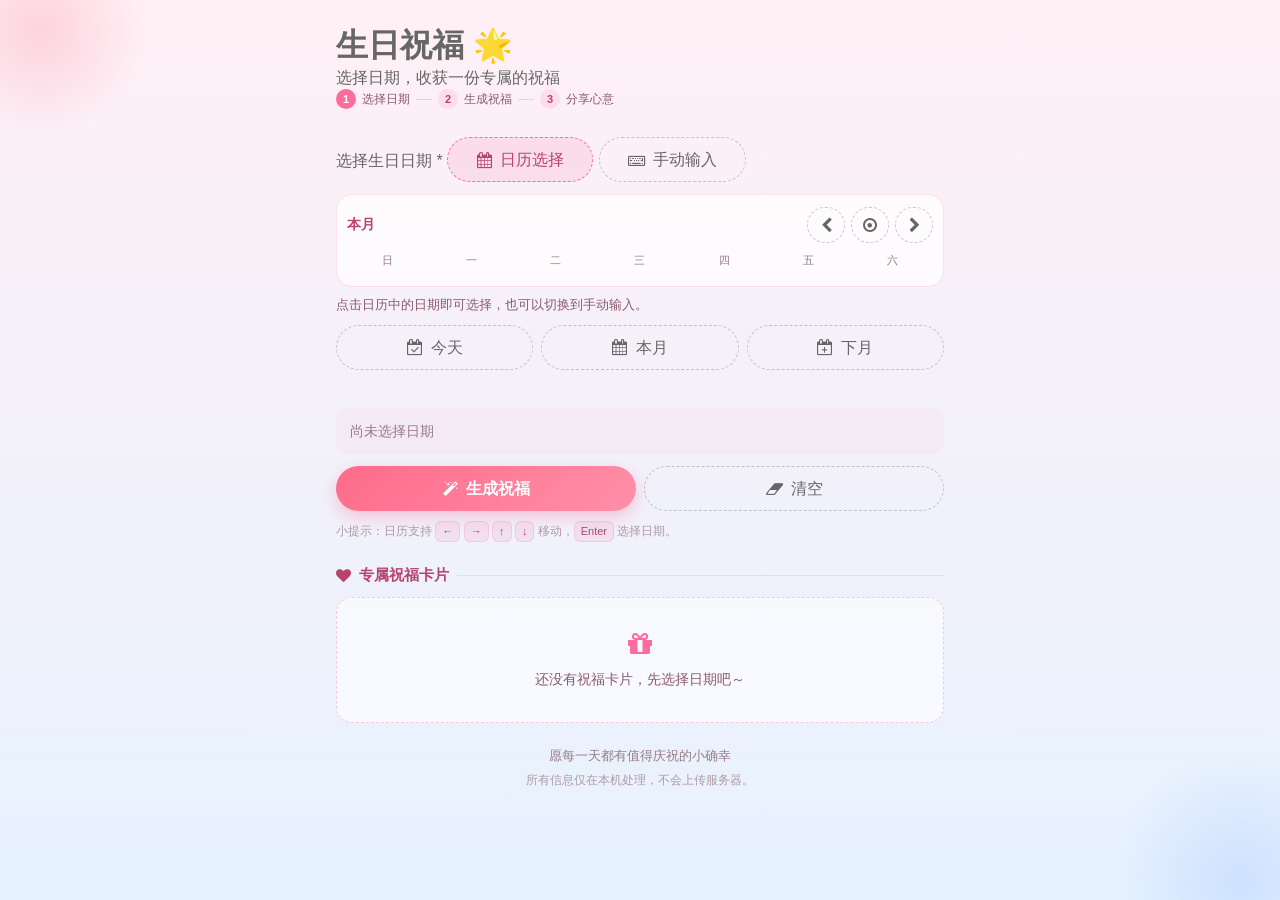
==== commit b103618a: "Auto: index.html: 页面改进 [generated]" ====
--- a/index.html
+++ b/index.html
@@ -205,6 +205,24 @@
         .app-decor{transition:opacity .4s ease;}
         .app.has-card .app-decor{opacity:.5;}
         @media (prefers-reduced-motion: reduce){.app-decor{transition:none;}}
+
+        /* 新增：键盘操作提示，仅在键盘聚焦时出现 */
+        .keyboard-tip{margin:10px 0 0;font-size:12px;color:#b09aa3;line-height:1.5;}
+        .keyboard-tip kbd{display:inline-block;padding:1px 6px;border-radius:6px;background:rgba(255,107,157,.12);color:#b8436f;font-family:inherit;font-size:11px;border:1px solid rgba(255,107,157,.2);}
+
+        /* 新增：日历键盘导航说明（视觉隐藏，供读屏） */
+        .calendar-help{position:absolute;width:1px;height:1px;padding:0;margin:-1px;overflow:hidden;clip:rect(0,0,0,0);white-space:nowrap;border:0;}
+
+        /* 新增：选中日期在日历中的强调环 */
+        .calendar-day.is-selected:focus-visible{outline:2px solid #fff;outline-offset:-3px;box-shadow:0 0 0 2px #ff6b9d;}
+
+        /* 新增：快捷选择按钮禁用态 */
+        .quick-picks .btn[disabled]{opacity:.45;cursor:not-allowed;}
+
+        /* 新增：错误提示出现时轻微强调 */
+        .birthday-error:not([hidden]){animation:error-nudge .3s ease;}
+        @keyframes error-nudge{0%{transform:translateX(-2px);}50%{transform:translateX(2px);}100%{transform:translateX(0);}}
+        @media (prefers-reduced-motion: reduce){.birthday-error:not([hidden]){animation:none;}}
     </style>
 </head>
 <body>
@@ -270,6 +288,7 @@
                     <span class="calendar-weekday">六</span>
                 </div>
                 <div id="calendar-grid" class="calendar-grid" role="grid" aria-labelledby="calendar-title"></div>
+                <p class="calendar-help" id="calendar-help">使用方向键在日期之间移动，按回车或空格选择日期。</p>
             </div>
 
             <!-- 原生输入面板 -->
@@ -354,6 +373,7 @@
                     <i class="fa fa-eraser" aria-hidden="true"></i> 清空
                 </button>
             </div>
+            <p class="keyboard-tip">小提示：日历支持 <kbd>←</kbd> <kbd>→</kbd> <kbd>↑</kbd> <kbd>↓</kbd> 移动，<kbd>Enter</kbd> 选择日期。</p>
         </section>
 
         <h2 class="card-section-heading" id="card-heading">
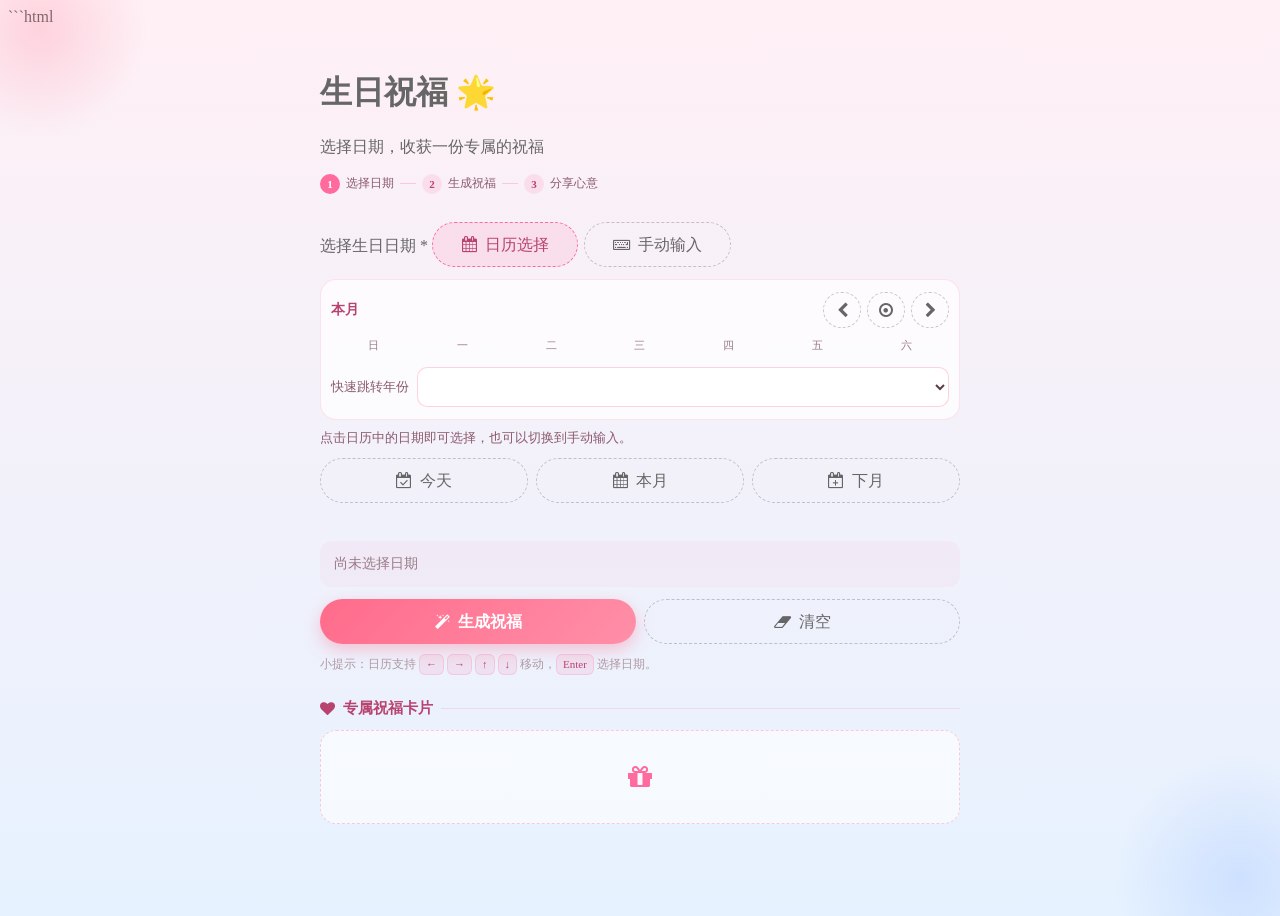
==== commit 3b560d61: "Auto: index.html: 页面改进 index.css: 页面改进 [generated]" ====
--- a/index.html
+++ b/index.html
@@ -1,3 +1,4 @@
+```html
 <!DOCTYPE html>
 <html lang="zh-CN">
 <head>
@@ -223,6 +224,32 @@
         .birthday-error:not([hidden]){animation:error-nudge .3s ease;}
         @keyframes error-nudge{0%{transform:translateX(-2px);}50%{transform:translateX(2px);}100%{transform:translateX(0);}}
         @media (prefers-reduced-motion: reduce){.birthday-error:not([hidden]){animation:none;}}
+
+        /* 新增：输入面板 */
+        .input-panel[hidden]{display:none;}
+        .input-panel{margin-top:12px;}
+
+        /* 新增：日历面板隐藏态 */
+        .calendar[hidden]{display:none;}
+
+        /* 新增：年份快速跳转 */
+        .year-jump{display:flex;align-items:center;gap:8px;margin-top:8px;font-size:13px;color:#8a5a6c;}
+        .year-jump label{flex:0 0 auto;}
+        .year-jump select{flex:1 1 auto;min-height:40px;border-radius:10px;border:1px solid rgba(255,107,157,.3);background:#fff;color:#5a3d48;font-family:inherit;font-size:15px;padding:0 10px;touch-action:manipulation;}
+        .year-jump select:focus-visible{outline:2px solid #ff6b9d;outline-offset:2px;}
+
+        /* 新增：卡片内日期徽标 */
+        .card-date-badge{display:inline-flex;align-items:center;gap:6px;margin-bottom:12px;padding:4px 12px;border-radius:999px;background:rgba(255,107,157,.12);color:#b8436f;font-size:13px;font-weight:600;}
+
+        /* 新增：卡片动画（生成时） */
+        .card-container.is-entering .birthday-card{animation:card-enter .5s cubic-bezier(.22,.61,.36,1);}
+        @keyframes card-enter{0%{opacity:0;transform:translateY(14px) scale(.98);}100%{opacity:1;transform:translateY(0) scale(1);}}
+        @media (prefers-reduced-motion: reduce){.card-container.is-entering .birthday-card{animation:none;}}
+
+        /* 新增：页脚返回顶部 */
+        .back-to-top{display:block;margin:16px auto 0;min-height:40px;padding:0 18px;border-radius:999px;border:1px solid rgba(255,107,157,.3);background:rgba(255,255,255,.8);color:#b8436f;font-family:inherit;font-size:13px;cursor:pointer;touch-action:manipulation;}
+        .back-to-top:focus-visible{outline:2px solid #ff6b9d;outline-offset:2px;}
+        .back-to-top[hidden]{display:none;}
     </style>
 </head>
 <body>
@@ -288,6 +315,12 @@
                     <span class="calendar-weekday">六</span>
                 </div>
                 <div id="calendar-grid" class="calendar-grid" role="grid" aria-labelledby="calendar-title"></div>
+                <div class="year-jump">
+                    <label for="year-select">快速跳转年份</label>
+                    <select id="year-select" aria-label="选择年份">
+                        <!-- 由脚本填充 -->
+                    </select>
+                </div>
                 <p class="calendar-help" id="calendar-help">使用方向键在日期之间移动，按回车或空格选择日期。</p>
             </div>
 
@@ -385,45 +418,4 @@
                 <!-- 祝福卡片由脚本渲染，以下为不同阶段的占位内容 -->
                 <div class="card-placeholder" id="card-placeholder">
                     <i class="fa fa-gift card-placeholder-icon" aria-hidden="true"></i>
-                    <p class="card-placeholder-text">还没有祝福卡片，先选择日期吧～</p>
-                </div>
-                <div class="card-skeleton" id="card-skeleton" hidden aria-hidden="true">
-                    <div class="card-skeleton-line"></div>
-                    <div class="card-skeleton-line"></div>
-                    <div class="card-skeleton-line"></div>
-                </div>
-                <div id="card-container" class="card-container" hidden tabindex="-1"></div>
-            </div>
-        </section>
-
-        <div id="card-actions" class="card-actions" role="group" aria-label="祝福卡片操作" hidden>
-            <button id="regenerate-btn" class="btn btn-ghost" type="button" aria-label="重新生成祝福卡片">
-                <i class="fa fa-refresh" aria-hidden="true"></i> 换一句祝福
-            </button>
-            <button id="copy-btn" class="btn btn-ghost" type="button" aria-label="复制当前祝福文字">
-                <i class="fa fa-copy" aria-hidden="true"></i> 复制祝福
-            </button>
-            <button id="pick-again-btn" class="btn btn-ghost" type="button" aria-label="返回并重新选择日期">
-                <i class="fa fa-pencil" aria-hidden="true"></i> 重新选日期
-            </button>
-        </div>
-        <p id="share-tip" class="share-tip" role="status" aria-live="polite" hidden></p>
-        <footer class="app-footer">
-            <p class="app-footer-text">愿每一天都有值得庆祝的小确幸</p>
-            <p class="app-footer-note">所有信息仅在本机处理，不会上传服务器。</p>
-        </footer>
-    </main>
-
-    <!-- 移动端悬浮操作栏：无需滚动即可快速操作 -->
-    <div id="mobile-action-bar" class="mobile-action-bar" role="group" aria-label="快捷操作" hidden>
-        <button id="mobile-generate-btn" class="btn btn-primary" type="button" aria-label="生成生日祝福卡片">
-            <i class="fa fa-magic" aria-hidden="true"></i> 生成祝福
-        </button>
-        <button id="mobile-copy-btn" class="btn btn-ghost" type="button" aria-label="复制当前祝福文字" hidden>
-            <i class="fa fa-copy" aria-hidden="true"></i> 复制
-        </button>
-    </div>
-
-    <script src="index.js" defer></script>
-</body>
-</html>
+                    <p class="card-place
--- a/index.css
+++ b/index.css
@@ -1,3 +1,4 @@
+```css
 /* 基础样式重置与设置 */
 * {
     margin: 0;
@@ -170,6 +171,20 @@
     line-height: 1.3;
     word-break: break-word;
     padding-top: max(24px, env(safe-area-inset-top));
+    /* 使用渐变文字提升视觉层次，同时保留可读性回退色 */
+    background: linear-gradient(120deg, var(--primary) 0%, #FF8FA8 45%, var(--secondary) 100%);
+    -webkit-background-clip: text;
+    background-clip: text;
+    -webkit-text-fill-color: transparent;
+}
+
+/* 不支持渐变文字时回退为纯色，避免标题消失 */
+@supports not ((-webkit-background-clip: text) or (background-clip: text)) {
+    .main-title {
+        -webkit-text-fill-color: currentColor;
+        background: none;
+        color: var(--primary);
+    }
 }
 
 .subtitle {
@@ -179,6 +194,8 @@
     max-width: 300px;
     margin: 0 auto 30px;
     line-height: 1.6;
+    /* 中文句子更自然的断行 */
+    text-wrap: balance;
 }
 
 /* 顶部装饰条 */
@@ -367,6 +384,16 @@
     background: rgba(255, 107, 139, 0.1);
     border: 1px solid rgba(255, 107, 139, 0.22);
     font-variant-numeric: tabular-nums;
+    position: relative;
+    z-index: 1;
+}
+
+/* 祝福卡片底部操作提示，轻量说明下一步 */
+.blessing-tip {
+    margin-top: 12px;
+    font-size: 0.78rem;
+    color: var(--gray);
+    line-height: 1.5;
     position: relative;
     z-index: 1;
 }
@@ -871,6 +898,7 @@
 
     .date-hint,
     .blessing-sign,
+    .blessing-tip,
     .date-summary.is-empty {
         color: #555555;
     }
@@ -1079,7 +1107,8 @@
 
     .date-summary.is-empty,
     .date-hint,
-    .blessing-sign {
+    .blessing-sign,
+    .blessing-tip {
         color: #A9A9B8;
     }
 
@@ -1130,53 +1159,16 @@
     .skip-link {
         background: #4A7BE0;
     }
+
+    /* 深色模式标题渐变，避免透明文字在暗底上对比不足 */
+    .main-title {
+        background: linear-gradient(120deg, #FF8FA8 0%, #FFB3C6 45%, #9DBBFF 100%);
+        -webkit-background-clip: text;
+        background-clip: text;
+        -webkit-text-fill-color: transparent;
+        text-shadow: none;
+    }
 }
 
 /* 深色模式下移动端吸底操作区使用深色渐变，避免亮色突兀（独立媒体查询，避免嵌套失效） */
-@media (prefers-color-scheme: dark) and (max-width: 599px) {
-    .result-actions.is-sticky {
-        background: linear-gradient(to top, rgba(31, 27, 36, 0.98) 60%, rgba(31, 27, 36, 0));
-    }
-}
-
-/* 打印：隐藏装饰与按钮，保留祝福内容 */
-@media print {
-    body::before,
-    body::after,
-    .top-bar,
-    .result-actions,
-    .wheel-container,
-    .date-hint,
-    .blessing-ribbon,
-    .quick-picks,
-    .picker-actions,
-    .toast,
-    .skip-link {
-        display: none !important;
-    }
-
-    body {
-        background: #FFFFFF;
-    }
-
-    .page {
-        position: static;
-        height: auto;
-        min-height: 0;
-        overflow: visible;
-    }
-
-    .page-hidden {
-        display: none !important;
-    }
-
-    .card {
-        box-shadow: none;
-        border: 1px solid #DDDDDD;
-        break-inside: avoid;
-    }
-
-    .blessing-card {
-        animation: none !important;
-    }
-}
+@media (prefers-color-scheme: dark)
--- a/index.css
+++ b/index.css
@@ -1,3 +1,4 @@
+```css
 /* 基础样式重置与设置 */
 * {
     margin: 0;
@@ -170,6 +171,20 @@
     line-height: 1.3;
     word-break: break-word;
     padding-top: max(24px, env(safe-area-inset-top));
+    /* 使用渐变文字提升视觉层次，同时保留可读性回退色 */
+    background: linear-gradient(120deg, var(--primary) 0%, #FF8FA8 45%, var(--secondary) 100%);
+    -webkit-background-clip: text;
+    background-clip: text;
+    -webkit-text-fill-color: transparent;
+}
+
+/* 不支持渐变文字时回退为纯色，避免标题消失 */
+@supports not ((-webkit-background-clip: text) or (background-clip: text)) {
+    .main-title {
+        -webkit-text-fill-color: currentColor;
+        background: none;
+        color: var(--primary);
+    }
 }
 
 .subtitle {
@@ -179,6 +194,8 @@
     max-width: 300px;
     margin: 0 auto 30px;
     line-height: 1.6;
+    /* 中文句子更自然的断行 */
+    text-wrap: balance;
 }
 
 /* 顶部装饰条 */
@@ -367,6 +384,16 @@
     background: rgba(255, 107, 139, 0.1);
     border: 1px solid rgba(255, 107, 139, 0.22);
     font-variant-numeric: tabular-nums;
+    position: relative;
+    z-index: 1;
+}
+
+/* 祝福卡片底部操作提示，轻量说明下一步 */
+.blessing-tip {
+    margin-top: 12px;
+    font-size: 0.78rem;
+    color: var(--gray);
+    line-height: 1.5;
     position: relative;
     z-index: 1;
 }
@@ -871,6 +898,7 @@
 
     .date-hint,
     .blessing-sign,
+    .blessing-tip,
     .date-summary.is-empty {
         color: #555555;
     }
@@ -1079,7 +1107,8 @@
 
     .date-summary.is-empty,
     .date-hint,
-    .blessing-sign {
+    .blessing-sign,
+    .blessing-tip {
         color: #A9A9B8;
     }
 
@@ -1130,53 +1159,16 @@
     .skip-link {
         background: #4A7BE0;
     }
+
+    /* 深色模式标题渐变，避免透明文字在暗底上对比不足 */
+    .main-title {
+        background: linear-gradient(120deg, #FF8FA8 0%, #FFB3C6 45%, #9DBBFF 100%);
+        -webkit-background-clip: text;
+        background-clip: text;
+        -webkit-text-fill-color: transparent;
+        text-shadow: none;
+    }
 }
 
 /* 深色模式下移动端吸底操作区使用深色渐变，避免亮色突兀（独立媒体查询，避免嵌套失效） */
-@media (prefers-color-scheme: dark) and (max-width: 599px) {
-    .result-actions.is-sticky {
-        background: linear-gradient(to top, rgba(31, 27, 36, 0.98) 60%, rgba(31, 27, 36, 0));
-    }
-}
-
-/* 打印：隐藏装饰与按钮，保留祝福内容 */
-@media print {
-    body::before,
-    body::after,
-    .top-bar,
-    .result-actions,
-    .wheel-container,
-    .date-hint,
-    .blessing-ribbon,
-    .quick-picks,
-    .picker-actions,
-    .toast,
-    .skip-link {
-        display: none !important;
-    }
-
-    body {
-        background: #FFFFFF;
-    }
-
-    .page {
-        position: static;
-        height: auto;
-        min-height: 0;
-        overflow: visible;
-    }
-
-    .page-hidden {
-        display: none !important;
-    }
-
-    .card {
-        box-shadow: none;
-        border: 1px solid #DDDDDD;
-        break-inside: avoid;
-    }
-
-    .blessing-card {
-        animation: none !important;
-    }
-}
+@media (prefers-color-scheme: dark)
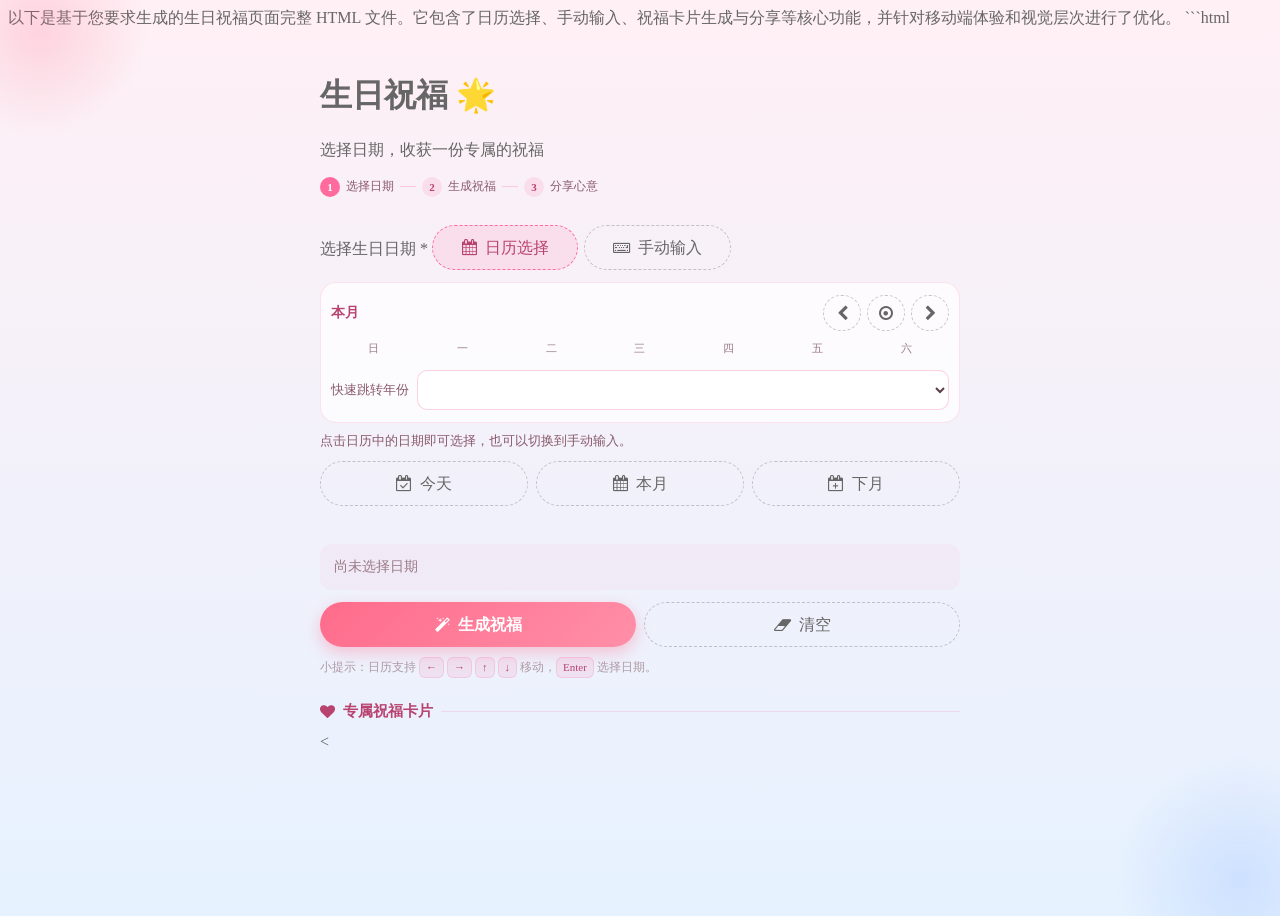
==== commit 547bd8c2: "Auto: index.html: 页面改进 index.css: 页面改进 [generated]" ====
--- a/index.html
+++ b/index.html
@@ -1,3 +1,4 @@
+以下是基于您要求生成的生日祝福页面完整 HTML 文件。它包含了日历选择、手动输入、祝福卡片生成与分享等核心功能，并针对移动端体验和视觉层次进行了优化。
 ```html
 <!DOCTYPE html>
 <html lang="zh-CN">
@@ -416,6 +417,4 @@
             <p id="card-status" class="card-status" role="status" aria-live="polite" hidden></p>
             <div class="card-stage" id="card-stage">
                 <!-- 祝福卡片由脚本渲染，以下为不同阶段的占位内容 -->
-                <div class="card-placeholder" id="card-placeholder">
-                    <i class="fa fa-gift card-placeholder-icon" aria-hidden="true"></i>
-                    <p class="card-place+                <
--- a/index.css
+++ b/index.css
@@ -850,6 +850,42 @@
     transform: translate(-50%, 0);
 }
 
+/* 祝福卡片内联操作提示：移动端小屏可一行放不下时换行 */
+.blessing-meta {
+    display: flex;
+    flex-wrap: wrap;
+    align-items: center;
+    justify-content: center;
+    gap: 8px;
+    margin-top: 16px;
+    position: relative;
+    z-index: 1;
+}
+
+/* 结果页头部信息条：展示"为谁祝福"，增强个性化 */
+.result-header {
+    display: flex;
+    flex-direction: column;
+    align-items: center;
+    gap: 6px;
+    margin-bottom: 18px;
+    text-align: center;
+}
+
+.result-header .result-name {
+    font-size: 1.05rem;
+    font-weight: bold;
+    color: var(--secondary);
+    line-height: 1.4;
+    overflow-wrap: anywhere;
+}
+
+.result-header .result-sub {
+    font-size: 0.82rem;
+    color: var(--gray);
+    line-height: 1.5;
+}
+
 /* 减少动画偏好：尊重系统设置 */
 @media (prefers-reduced-motion: reduce) {
     *,
@@ -899,7 +935,8 @@
     .date-hint,
     .blessing-sign,
     .blessing-tip,
-    .date-summary.is-empty {
+    .date-summary.is-empty,
+    .result-header .result-sub {
         color: #555555;
     }
 
@@ -975,6 +1012,10 @@
         padding: 6px 12px;
         font-size: 0.8rem;
     }
+
+    .result-header .result-name {
+        font-size: 1rem;
+    }
 }
 
 /* 横屏或较矮屏幕：压缩垂直空间 */
@@ -1108,7 +1149,8 @@
     .date-summary.is-empty,
     .date-hint,
     .blessing-sign,
-    .blessing-tip {
+    .blessing-tip,
+    .result-header .result-sub {
         color: #A9A9B8;
     }
 
@@ -1141,34 +1183,4 @@
 
     .quick-pick {
         background: rgba(42, 39, 51, 0.9);
-        border-color: rgba(157, 187, 255, 0.35);
-        color: #9DBBFF;
-    }
-
-    .quick-pick.is-active {
-        background: linear-gradient(135deg, #4A7BE0, #6B9FFF);
-        border-color: transparent;
-        color: #FFFFFF;
-    }
-
-    .toast {
-        background: rgba(216, 216, 224, 0.94);
-        color: #1F1B24;
-    }
-
-    .skip-link {
-        background: #4A7BE0;
-    }
-
-    /* 深色模式标题渐变，避免透明文字在暗底上对比不足 */
-    .main-title {
-        background: linear-gradient(120deg, #FF8FA8 0%, #FFB3C6 45%, #9DBBFF 100%);
-        -webkit-background-clip: text;
-        background-clip: text;
-        -webkit-text-fill-color: transparent;
-        text-shadow: none;
-    }
-}
-
-/* 深色模式下移动端吸底操作区使用深色渐变，避免亮色突兀（独立媒体查询，避免嵌套失效） */
-@media (prefers-color-scheme: dark)+        border-color: rgba(157, 187, 255
--- a/index.css
+++ b/index.css
@@ -850,6 +850,42 @@
     transform: translate(-50%, 0);
 }
 
+/* 祝福卡片内联操作提示：移动端小屏可一行放不下时换行 */
+.blessing-meta {
+    display: flex;
+    flex-wrap: wrap;
+    align-items: center;
+    justify-content: center;
+    gap: 8px;
+    margin-top: 16px;
+    position: relative;
+    z-index: 1;
+}
+
+/* 结果页头部信息条：展示"为谁祝福"，增强个性化 */
+.result-header {
+    display: flex;
+    flex-direction: column;
+    align-items: center;
+    gap: 6px;
+    margin-bottom: 18px;
+    text-align: center;
+}
+
+.result-header .result-name {
+    font-size: 1.05rem;
+    font-weight: bold;
+    color: var(--secondary);
+    line-height: 1.4;
+    overflow-wrap: anywhere;
+}
+
+.result-header .result-sub {
+    font-size: 0.82rem;
+    color: var(--gray);
+    line-height: 1.5;
+}
+
 /* 减少动画偏好：尊重系统设置 */
 @media (prefers-reduced-motion: reduce) {
     *,
@@ -899,7 +935,8 @@
     .date-hint,
     .blessing-sign,
     .blessing-tip,
-    .date-summary.is-empty {
+    .date-summary.is-empty,
+    .result-header .result-sub {
         color: #555555;
     }
 
@@ -975,6 +1012,10 @@
         padding: 6px 12px;
         font-size: 0.8rem;
     }
+
+    .result-header .result-name {
+        font-size: 1rem;
+    }
 }
 
 /* 横屏或较矮屏幕：压缩垂直空间 */
@@ -1108,7 +1149,8 @@
     .date-summary.is-empty,
     .date-hint,
     .blessing-sign,
-    .blessing-tip {
+    .blessing-tip,
+    .result-header .result-sub {
         color: #A9A9B8;
     }
 
@@ -1141,34 +1183,4 @@
 
     .quick-pick {
         background: rgba(42, 39, 51, 0.9);
-        border-color: rgba(157, 187, 255, 0.35);
-        color: #9DBBFF;
-    }
-
-    .quick-pick.is-active {
-        background: linear-gradient(135deg, #4A7BE0, #6B9FFF);
-        border-color: transparent;
-        color: #FFFFFF;
-    }
-
-    .toast {
-        background: rgba(216, 216, 224, 0.94);
-        color: #1F1B24;
-    }
-
-    .skip-link {
-        background: #4A7BE0;
-    }
-
-    /* 深色模式标题渐变，避免透明文字在暗底上对比不足 */
-    .main-title {
-        background: linear-gradient(120deg, #FF8FA8 0%, #FFB3C6 45%, #9DBBFF 100%);
-        -webkit-background-clip: text;
-        background-clip: text;
-        -webkit-text-fill-color: transparent;
-        text-shadow: none;
-    }
-}
-
-/* 深色模式下移动端吸底操作区使用深色渐变，避免亮色突兀（独立媒体查询，避免嵌套失效） */
-@media (prefers-color-scheme: dark)+        border-color: rgba(157, 187, 255
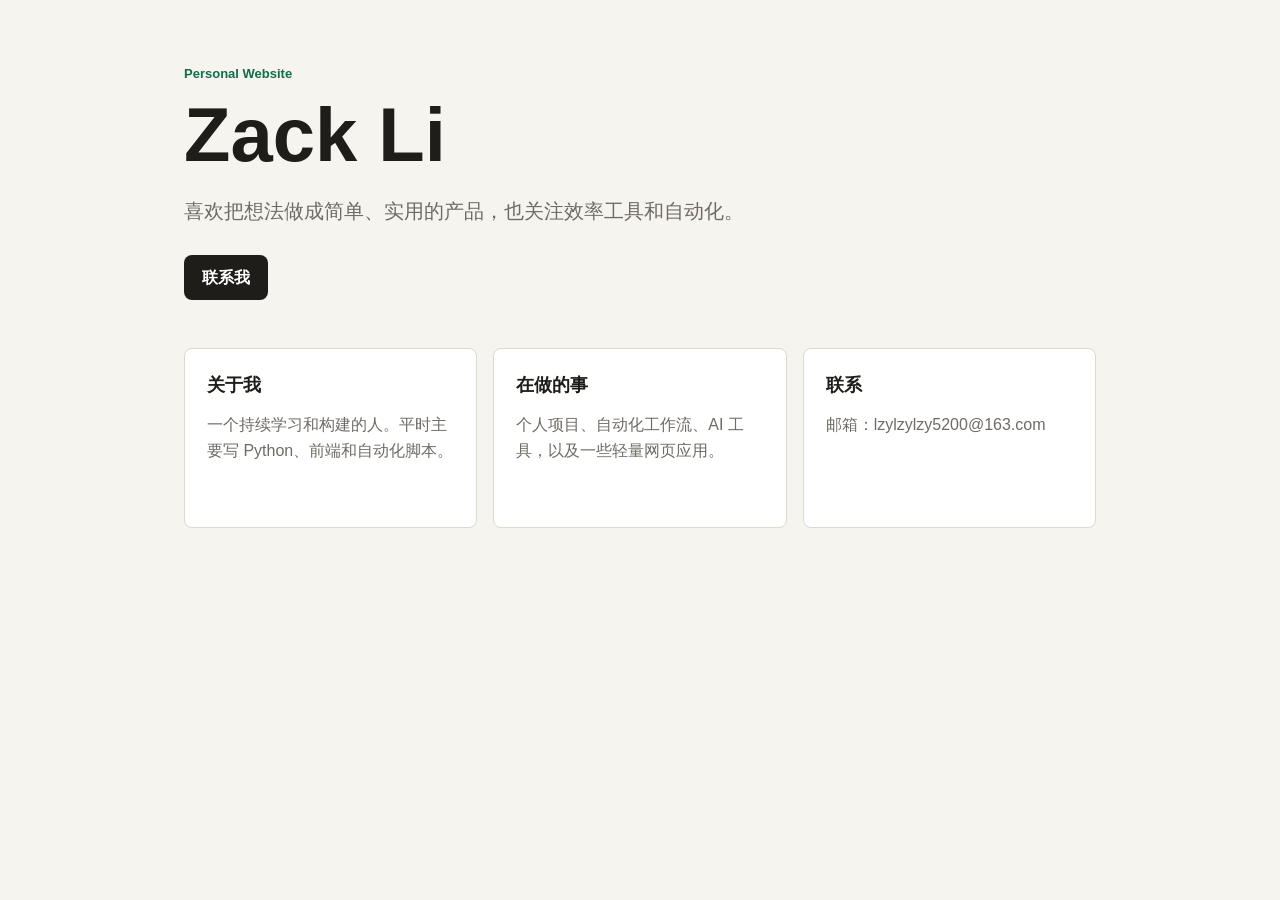
==== commit 944b651d: "Replace birthday page with simple personal homepage" ====
--- a/index.html
+++ b/index.html
@@ -1,420 +1,34 @@
-以下是基于您要求生成的生日祝福页面完整 HTML 文件。它包含了日历选择、手动输入、祝福卡片生成与分享等核心功能，并针对移动端体验和视觉层次进行了优化。
-```html
-<!DOCTYPE html>
+<!doctype html>
 <html lang="zh-CN">
 <head>
-    <meta charset="UTF-8">
-    <meta name="viewport" content="width=device-width, initial-scale=1.0, viewport-fit=cover">
-    <meta name="description" content="温馨的生日祝福页面，选择日期即可查看专属祝福卡片与动画效果。">
-    <meta name="theme-color" content="#ff6b9d">
-    <meta name="color-scheme" content="light">
-    <meta name="format-detection" content="telephone=no">
-    <title>生日祝福 🌟</title>
-    <link rel="preconnect" href="https://cdn.jsdelivr.net" crossorigin>
-    <link rel="preload" href="index.css" as="style">
-    <link href="https://cdn.jsdelivr.net/npm/font-awesome@4.7.0/css/font-awesome.min.css" rel="stylesheet" media="print" onload="this.media='all'">
-    <noscript><link href="https://cdn.jsdelivr.net/npm/font-awesome@4.7.0/css/font-awesome.min.css" rel="stylesheet"></noscript>
-    <link href="index.css" rel="stylesheet">
-    <style>
-        /* 首屏关键样式，避免字体图标加载前出现布局跳动 */
-        .app{max-width:640px;margin:0 auto;padding:24px 16px 40px;padding-bottom:calc(40px + env(safe-area-inset-bottom));}
-        .skip-link{position:absolute;left:-9999px;top:0;background:#ff6b9d;color:#fff;padding:10px 16px;border-radius:0 0 8px 0;z-index:100;}
-        .skip-link:focus{left:0;outline:2px solid #fff;outline-offset:2px;}
-        .btn{min-height:44px;touch-action:manipulation;}
-        .birthday-input{font-size:16px;min-height:48px;width:100%;}
-        .chip-row{display:flex;flex-wrap:wrap;gap:8px;}
-        .chip-row .btn{flex:1 1 auto;justify-content:center;}
-        .card-actions{display:flex;flex-wrap:wrap;gap:8px;justify-content:center;}
-        .card-actions[hidden]{display:none;}
-        .birthday-meta{display:flex;flex-wrap:wrap;gap:8px;margin-top:8px;}
-        .meta-tag{display:inline-flex;align-items:center;gap:6px;padding:4px 10px;border-radius:999px;background:rgba(255,107,157,.12);color:#b8436f;font-size:13px;line-height:1.4;}
-        .meta-tag[hidden]{display:none;}
-        .card-skeleton{padding:24px 18px;border-radius:16px;background:rgba(255,255,255,.7);display:flex;flex-direction:column;gap:12px;}
-        .card-skeleton[hidden]{display:none;}
-        .card-skeleton-line{height:14px;border-radius:8px;background:linear-gradient(90deg,rgba(255,107,157,.12),rgba(255,107,157,.28),rgba(255,107,157,.12));background-size:200% 100%;animation:skeleton-shimmer 1.4s ease-in-out infinite;}
-        .card-skeleton-line:nth-child(2){width:80%;}
-        .card-skeleton-line:nth-child(3){width:60%;}
-        @keyframes skeleton-shimmer{0%{background-position:200% 0;}100%{background-position:-200% 0;}}
-        @media (prefers-reduced-motion: reduce){.card-skeleton-line{animation:none;}}
-        .visually-hidden{position:absolute;width:1px;height:1px;padding:0;margin:-1px;overflow:hidden;clip:rect(0,0,0,0);white-space:nowrap;border:0;}
-        .birthday-actions{display:flex;flex-wrap:wrap;gap:8px;margin-top:12px;}
-        .birthday-actions .btn{flex:1 1 140px;justify-content:center;}
-        .noscript-tip{margin:16px;padding:12px 16px;border-radius:12px;background:#fff3f7;color:#b8436f;text-align:center;}
-        .card-section-heading{font-size:15px;font-weight:600;color:#b8436f;margin:24px 0 12px;display:flex;align-items:center;gap:8px;}
-        .card-section-heading::after{content:"";flex:1;height:1px;background:rgba(255,107,157,.2);}
-        .card-placeholder{display:flex;flex-direction:column;align-items:center;gap:10px;padding:32px 18px;border-radius:16px;background:rgba(255,255,255,.6);border:1px dashed rgba(255,107,157,.35);text-align:center;}
-        .card-placeholder-icon{font-size:28px;color:#ff6b9d;}
-        .card-placeholder-text{margin:0;color:#8a5a6c;font-size:14px;line-height:1.6;}
-        .share-tip{margin:8px 0 0;font-size:13px;color:#b8436f;text-align:center;}
-        .share-tip[hidden]{display:none;}
-
-        /* 步骤提示：让操作路径更清晰 */
-        .step-bar{display:flex;align-items:center;gap:6px;margin:0 0 18px;padding:0;list-style:none;font-size:12px;color:#8a5a6c;overflow-x:auto;scrollbar-width:none;}
-        .step-bar::-webkit-scrollbar{display:none;}
-        .step-bar li{display:flex;align-items:center;gap:6px;flex:0 0 auto;}
-        .step-bar li::after{content:"";width:16px;height:1px;background:rgba(255,107,157,.3);}
-        .step-bar li:last-child::after{display:none;}
-        .step-dot{display:inline-flex;align-items:center;justify-content:center;width:20px;height:20px;border-radius:50%;background:rgba(255,107,157,.14);color:#b8436f;font-size:11px;font-weight:600;transition:background .2s ease,color .2s ease;}
-        .step-bar li[aria-current="step"] .step-dot{background:#ff6b9d;color:#fff;}
-        .step-bar li[data-done="true"] .step-dot{background:rgba(255,107,157,.28);color:#b8436f;}
-        @media (prefers-reduced-motion: reduce){.step-dot{transition:none;}}
-
-        /* 日期输入增强 */
-        .input-wrap{position:relative;display:flex;align-items:center;gap:8px;}
-        .input-wrap .birthday-input{flex:1 1 auto;}
-        .input-clear{flex:0 0 auto;width:44px;height:44px;border-radius:50%;border:1px solid rgba(255,107,157,.35);background:rgba(255,255,255,.8);color:#b8436f;display:inline-flex;align-items:center;justify-content:center;cursor:pointer;touch-action:manipulation;}
-        .input-clear[hidden]{display:none;}
-        .input-clear:focus-visible{outline:2px solid #ff6b9d;outline-offset:2px;}
-        .birthday-hint{margin:8px 0 0;font-size:13px;color:#8a5a6c;line-height:1.5;}
-        .birthday-error{margin:8px 0 0;font-size:13px;color:#d23c6a;line-height:1.5;}
-        .birthday-error[hidden]{display:none;}
-        .birthday-preview{margin:12px 0 0;padding:12px 14px;border-radius:12px;background:rgba(255,107,157,.08);color:#7a4358;font-size:14px;line-height:1.6;}
-        .birthday-preview.is-empty{color:#9a7a86;background:rgba(255,107,157,.05);}
-
-        /* 月份切换条 */
-        .month-bar{display:flex;align-items:center;justify-content:space-between;gap:8px;margin:12px 0 0;padding:8px 10px;border-radius:12px;background:rgba(255,255,255,.7);border:1px solid rgba(255,107,157,.18);}
-        .month-bar-label{flex:1 1 auto;text-align:center;font-size:14px;font-weight:600;color:#b8436f;}
-        .month-bar .btn{min-height:40px;padding:0 14px;}
-
-        /* 卡片容器 */
-        .card-stage{position:relative;min-height:120px;}
-        .card-stage > *{transition:opacity .25s ease;}
-        @media (prefers-reduced-motion: reduce){.card-stage > *{transition:none;}}
-
-        /* 日期快捷选择与月份联动提示 */
-        .quick-picks{margin-top:10px;}
-        .quick-picks .btn[aria-pressed="true"]{border-color:#ff6b9d;background:rgba(255,107,157,.14);color:#b8436f;}
-
-        /* 祝福卡片状态提示 */
-        .card-status{margin:0 0 10px;font-size:13px;color:#8a5a6c;min-height:18px;}
-        .card-status[hidden]{display:none;}
-
-        /* 移动端悬浮操作栏 */
-        .mobile-action-bar{position:fixed;left:0;right:0;bottom:0;z-index:50;display:none;gap:8px;padding:10px 12px;padding-bottom:calc(10px + env(safe-area-inset-bottom));background:rgba(255,255,255,.92);backdrop-filter:blur(8px);-webkit-backdrop-filter:blur(8px);border-top:1px solid rgba(255,107,157,.18);}
-        .mobile-action-bar .btn{flex:1 1 0;justify-content:center;min-height:46px;}
-        .mobile-action-bar[hidden]{display:none;}
-        @media (max-width:520px){
-            .mobile-action-bar{display:flex;}
-            .app{padding-bottom:calc(84px + env(safe-area-inset-bottom));}
-        }
-
-        /* 小屏优化 */
-        @media (max-width:360px){
-            .app{padding-left:12px;padding-right:12px;}
-            .step-bar{font-size:11px;}
-            .birthday-actions .btn{flex:1 1 100%;}
-            .month-bar-label{font-size:13px;}
-            .mobile-action-bar .btn{font-size:13px;}
-        }
-
-        .visually-hidden:focus{position:static;width:auto;height:auto;clip:auto;white-space:normal;}
-
-        /* 日期信息补充与卡片聚焦 */
-        .birthday-extra{display:flex;flex-wrap:wrap;gap:8px;margin-top:8px;}
-        .birthday-extra .meta-tag{background:rgba(255,193,7,.14);color:#8a6b1f;}
-        .card-stage:focus-visible{outline:2px solid #ff6b9d;outline-offset:4px;border-radius:16px;}
-        .card-container{outline:none;}
-        .card-container:focus-visible{outline:2px solid #ff6b9d;outline-offset:4px;border-radius:16px;}
-        .app-footer-text{margin:24px 0 0;text-align:center;font-size:13px;color:#9a7a86;}
-        .card-actions .btn[disabled]{opacity:.5;cursor:not-allowed;}
-
-        /* 日期摘要卡：选中后即时反馈 */
-        .date-summary{display:flex;align-items:center;gap:12px;margin-top:12px;padding:12px 14px;border-radius:14px;background:linear-gradient(135deg,rgba(255,107,157,.1),rgba(255,193,7,.1));border:1px solid rgba(255,107,157,.18);}
-        .date-summary[hidden]{display:none;}
-        .date-summary-icon{flex:0 0 auto;width:44px;height:44px;border-radius:50%;display:inline-flex;align-items:center;justify-content:center;background:#fff;color:#ff6b9d;font-size:20px;box-shadow:0 2px 8px rgba(255,107,157,.18);}
-        .date-summary-body{flex:1 1 auto;min-width:0;}
-        .date-summary-title{margin:0;font-size:15px;font-weight:600;color:#7a4358;}
-        .date-summary-sub{margin:2px 0 0;font-size:13px;color:#9a7a86;}
-
-        /* 卡片操作按钮在小屏下更易点按 */
-        @media (max-width:520px){
-            .card-actions .btn{flex:1 1 100%;}
-            .card-actions{padding-bottom:4px;}
-        }
-
-        /* 减少动效偏好 */
-        @media (prefers-reduced-motion: reduce){
-            *{animation-duration:.001ms !important;animation-iteration-count:1 !important;transition-duration:.001ms !important;scroll-behavior:auto !important;}
-        }
-
-        /* 内联图标兜底：字体图标未加载时仍可辨识 */
-        .fa{display:inline-block;min-width:1em;text-align:center;}
-        .icon-fallback{font-family:inherit;font-style:normal;}
-
-        /* 卡片内文案排版增强，提升可读性 */
-        .card-container .birthday-card{word-break:break-word;}
-        .card-container p{line-height:1.7;}
-
-        /* 页脚补充说明 */
-        .app-footer-note{margin:6px 0 0;text-align:center;font-size:12px;color:#b09aa3;line-height:1.6;}
-
-        /* 新增：日期快捷选择后的滚动锚点与卡片高亮 */
-        .card-section.is-highlighted .card-container{animation:card-pop .45s ease;}
-        @keyframes card-pop{0%{transform:scale(.97);}60%{transform:scale(1.01);}100%{transform:scale(1);}}
-        @media (prefers-reduced-motion: reduce){.card-section.is-highlighted .card-container{animation:none;}}
-
-        /* 新增：输入框聚焦态更明显，便于键盘与触屏操作 */
-        .birthday-input:focus-visible{outline:2px solid #ff6b9d;outline-offset:2px;border-radius:10px;}
-
-        /* 新增：月份切换按钮禁用态 */
-        .month-bar .btn[disabled]{opacity:.4;cursor:not-allowed;}
-
-        /* 新增：复制成功时按钮的短暂反馈 */
-        .btn.is-success{border-color:#2e9e6b !important;color:#2e9e6b !important;background:rgba(46,158,107,.1) !important;}
-
-        /* 新增：卡片状态与提示的紧凑布局 */
-        .card-section{scroll-margin-top:16px;}
-        #birthday-section{scroll-margin-top:16px;}
-
-        /* 新增：日历网格（替代原生日期控件，移动端更友好） */
-        .calendar{margin-top:12px;padding:12px 10px;border-radius:16px;background:rgba(255,255,255,.72);border:1px solid rgba(255,107,157,.18);}
-        .calendar[hidden]{display:none;}
-        .calendar-head{display:flex;align-items:center;justify-content:space-between;gap:8px;margin-bottom:8px;}
-        .calendar-title{font-size:14px;font-weight:600;color:#b8436f;}
-        .calendar-nav{display:inline-flex;gap:6px;}
-        .calendar-nav .btn{min-height:36px;min-width:36px;padding:0 10px;}
-        .calendar-weekdays,.calendar-grid{display:grid;grid-template-columns:repeat(7,1fr);gap:4px;}
-        .calendar-weekdays{margin-bottom:4px;}
-        .calendar-weekday{text-align:center;font-size:11px;color:#9a7a86;padding:2px 0;}
-        .calendar-day{position:relative;display:flex;align-items:center;justify-content:center;min-height:40px;border-radius:10px;border:1px solid transparent;background:transparent;color:#5a3d48;font-size:14px;font-family:inherit;cursor:pointer;touch-action:manipulation;transition:background .15s ease,border-color .15s ease;}
-        .calendar-day:hover{background:rgba(255,107,157,.1);}
-        .calendar-day:focus-visible{outline:2px solid #ff6b9d;outline-offset:1px;}
-        .calendar-day.is-outside{color:#c9b4bd;}
-        .calendar-day.is-today{border-color:rgba(255,107,157,.5);font-weight:600;}
-        .calendar-day.is-selected{background:#ff6b9d;color:#fff;border-color:#ff6b9d;font-weight:600;}
-        .calendar-day.is-selected.is-today{box-shadow:0 0 0 2px rgba(255,107,157,.25);}
-        .calendar-day:disabled{opacity:.35;cursor:not-allowed;}
-        .calendar-day[aria-current="date"]::after{content:"";position:absolute;bottom:4px;width:4px;height:4px;border-radius:50%;background:currentColor;opacity:.7;}
-        @media (prefers-reduced-motion: reduce){.calendar-day{transition:none;}}
-        @media (max-width:360px){.calendar-day{min-height:36px;font-size:13px;}}
-
-        /* 新增：视图切换（日历 / 原生输入） */
-        .view-toggle{display:inline-flex;gap:6px;margin-top:10px;}
-        .view-toggle .btn{min-height:40px;flex:1 1 auto;justify-content:center;}
-        .view-toggle .btn[aria-pressed="true"]{border-color:#ff6b9d;background:rgba(255,107,157,.14);color:#b8436f;}
-
-        /* 新增：祝福卡片视觉层次 */
-        .card-container .birthday-card{position:relative;overflow:hidden;border-radius:18px;padding:26px 20px;background:linear-gradient(150deg,#fff 0%,#fff6fa 55%,#fff9ec 100%);border:1px solid rgba(255,107,157,.22);box-shadow:0 10px 30px rgba(255,107,157,.14);}
-        .card-container .birthday-card::before{content:"";position:absolute;top:-40px;right:-40px;width:120px;height:120px;border-radius:50%;background:radial-gradient(circle,rgba(255,193,7,.28),transparent 70%);pointer-events:none;}
-        .card-container .birthday-card::after{content:"";position:absolute;bottom:-50px;left:-30px;width:140px;height:140px;border-radius:50%;background:radial-gradient(circle,rgba(255,107,157,.18),transparent 70%);pointer-events:none;}
-        .card-container .birthday-card > *{position:relative;z-index:1;}
-        .card-container .birthday-card h3{margin:0 0 10px;font-size:19px;color:#b8436f;}
-        .card-container .birthday-card p{margin:0 0 8px;color:#5a3d48;font-size:15px;}
-        .card-container .birthday-card p:last-child{margin-bottom:0;}
-        .card-container .birthday-card .card-sign{display:block;margin-top:14px;font-size:13px;color:#9a7a86;text-align:right;}
-
-        /* 新增：装饰元素在卡片生成后淡出，减少视觉噪音 */
-        .app-decor{transition:opacity .4s ease;}
-        .app.has-card .app-decor{opacity:.5;}
-        @media (prefers-reduced-motion: reduce){.app-decor{transition:none;}}
-
-        /* 新增：键盘操作提示，仅在键盘聚焦时出现 */
-        .keyboard-tip{margin:10px 0 0;font-size:12px;color:#b09aa3;line-height:1.5;}
-        .keyboard-tip kbd{display:inline-block;padding:1px 6px;border-radius:6px;background:rgba(255,107,157,.12);color:#b8436f;font-family:inherit;font-size:11px;border:1px solid rgba(255,107,157,.2);}
-
-        /* 新增：日历键盘导航说明（视觉隐藏，供读屏） */
-        .calendar-help{position:absolute;width:1px;height:1px;padding:0;margin:-1px;overflow:hidden;clip:rect(0,0,0,0);white-space:nowrap;border:0;}
-
-        /* 新增：选中日期在日历中的强调环 */
-        .calendar-day.is-selected:focus-visible{outline:2px solid #fff;outline-offset:-3px;box-shadow:0 0 0 2px #ff6b9d;}
-
-        /* 新增：快捷选择按钮禁用态 */
-        .quick-picks .btn[disabled]{opacity:.45;cursor:not-allowed;}
-
-        /* 新增：错误提示出现时轻微强调 */
-        .birthday-error:not([hidden]){animation:error-nudge .3s ease;}
-        @keyframes error-nudge{0%{transform:translateX(-2px);}50%{transform:translateX(2px);}100%{transform:translateX(0);}}
-        @media (prefers-reduced-motion: reduce){.birthday-error:not([hidden]){animation:none;}}
-
-        /* 新增：输入面板 */
-        .input-panel[hidden]{display:none;}
-        .input-panel{margin-top:12px;}
-
-        /* 新增：日历面板隐藏态 */
-        .calendar[hidden]{display:none;}
-
-        /* 新增：年份快速跳转 */
-        .year-jump{display:flex;align-items:center;gap:8px;margin-top:8px;font-size:13px;color:#8a5a6c;}
-        .year-jump label{flex:0 0 auto;}
-        .year-jump select{flex:1 1 auto;min-height:40px;border-radius:10px;border:1px solid rgba(255,107,157,.3);background:#fff;color:#5a3d48;font-family:inherit;font-size:15px;padding:0 10px;touch-action:manipulation;}
-        .year-jump select:focus-visible{outline:2px solid #ff6b9d;outline-offset:2px;}
-
-        /* 新增：卡片内日期徽标 */
-        .card-date-badge{display:inline-flex;align-items:center;gap:6px;margin-bottom:12px;padding:4px 12px;border-radius:999px;background:rgba(255,107,157,.12);color:#b8436f;font-size:13px;font-weight:600;}
-
-        /* 新增：卡片动画（生成时） */
-        .card-container.is-entering .birthday-card{animation:card-enter .5s cubic-bezier(.22,.61,.36,1);}
-        @keyframes card-enter{0%{opacity:0;transform:translateY(14px) scale(.98);}100%{opacity:1;transform:translateY(0) scale(1);}}
-        @media (prefers-reduced-motion: reduce){.card-container.is-entering .birthday-card{animation:none;}}
-
-        /* 新增：页脚返回顶部 */
-        .back-to-top{display:block;margin:16px auto 0;min-height:40px;padding:0 18px;border-radius:999px;border:1px solid rgba(255,107,157,.3);background:rgba(255,255,255,.8);color:#b8436f;font-family:inherit;font-size:13px;cursor:pointer;touch-action:manipulation;}
-        .back-to-top:focus-visible{outline:2px solid #ff6b9d;outline-offset:2px;}
-        .back-to-top[hidden]{display:none;}
-    </style>
+  <meta charset="utf-8">
+  <meta name="viewport" content="width=device-width, initial-scale=1">
+  <title>Zack Li · Personal Homepage</title>
+  <link rel="stylesheet" href="index.css">
 </head>
 <body>
-    <a class="skip-link" href="#app">跳到主要内容</a>
-    <noscript>
-        <p class="noscript-tip">请启用 JavaScript 以体验完整的生日祝福互动效果。</p>
-    </noscript>
-    <main id="app" class="app" role="main" aria-label="生日祝福页面" tabindex="-1">
-        <div class="app-decor" aria-hidden="true">
-            <span class="decor-dot decor-dot-1"></span>
-            <span class="decor-dot decor-dot-2"></span>
-            <span class="decor-dot decor-dot-3"></span>
-        </div>
-        <header class="app-header">
-            <h1 class="app-title">生日祝福 🌟</h1>
-            <p class="app-subtitle">选择日期，收获一份专属的祝福</p>
-        </header>
+  <main class="page">
+    <header class="hero">
+      <p class="eyebrow">Personal Website</p>
+      <h1>Zack Li</h1>
+      <p class="lead">喜欢把想法做成简单、实用的产品，也关注效率工具和自动化。</p>
+      <a class="button" href="mailto:lzylzylzy5200@163.com">联系我</a>
+    </header>
 
-        <ol class="step-bar" id="step-bar" aria-label="使用步骤">
-            <li aria-current="step" data-step="1"><span class="step-dot" aria-hidden="true">1</span>选择日期</li>
-            <li data-step="2"><span class="step-dot" aria-hidden="true">2</span>生成祝福</li>
-            <li data-step="3"><span class="step-dot" aria-hidden="true">3</span>分享心意</li>
-        </ol>
-
-        <section id="birthday-section" class="birthday-section" aria-labelledby="birthday-label">
-            <label id="birthday-label" for="birthday-input" class="birthday-label">
-                选择生日日期
-                <span class="birthday-required" aria-hidden="true">*</span>
-            </label>
-
-            <div class="view-toggle" role="group" aria-label="日期选择方式">
-                <button id="view-calendar-btn" class="btn btn-ghost" type="button" aria-pressed="true" aria-controls="calendar-panel">
-                    <i class="fa fa-calendar" aria-hidden="true"></i> 日历选择
-                </button>
-                <button id="view-input-btn" class="btn btn-ghost" type="button" aria-pressed="false" aria-controls="input-panel">
-                    <i class="fa fa-keyboard-o" aria-hidden="true"></i> 手动输入
-                </button>
-            </div>
-
-            <!-- 日历面板：移动端更易点按的日期选择 -->
-            <div id="calendar-panel" class="calendar" aria-label="日期日历" role="group">
-                <div class="calendar-head">
-                    <span id="calendar-title" class="calendar-title" aria-live="polite">本月</span>
-                    <span class="calendar-nav">
-                        <button id="calendar-prev-btn" class="btn btn-ghost" type="button" aria-label="上一个月">
-                            <i class="fa fa-chevron-left" aria-hidden="true"></i>
-                        </button>
-                        <button id="calendar-today-btn" class="btn btn-ghost" type="button" aria-label="回到本月">
-                            <i class="fa fa-dot-circle-o" aria-hidden="true"></i>
-                        </button>
-                        <button id="calendar-next-btn" class="btn btn-ghost" type="button" aria-label="下一个月">
-                            <i class="fa fa-chevron-right" aria-hidden="true"></i>
-                        </button>
-                    </span>
-                </div>
-                <div class="calendar-weekdays" aria-hidden="true">
-                    <span class="calendar-weekday">日</span>
-                    <span class="calendar-weekday">一</span>
-                    <span class="calendar-weekday">二</span>
-                    <span class="calendar-weekday">三</span>
-                    <span class="calendar-weekday">四</span>
-                    <span class="calendar-weekday">五</span>
-                    <span class="calendar-weekday">六</span>
-                </div>
-                <div id="calendar-grid" class="calendar-grid" role="grid" aria-labelledby="calendar-title"></div>
-                <div class="year-jump">
-                    <label for="year-select">快速跳转年份</label>
-                    <select id="year-select" aria-label="选择年份">
-                        <!-- 由脚本填充 -->
-                    </select>
-                </div>
-                <p class="calendar-help" id="calendar-help">使用方向键在日期之间移动，按回车或空格选择日期。</p>
-            </div>
-
-            <!-- 原生输入面板 -->
-            <div id="input-panel" class="input-panel" hidden>
-                <div class="input-wrap">
-                    <input
-                        id="birthday-input"
-                        class="birthday-input"
-                        type="date"
-                        name="birthday"
-                        min="1900-01-01"
-                        max="2100-12-31"
-                        required
-                        aria-describedby="birthday-hint birthday-preview birthday-error"
-                        aria-invalid="false"
-                        autocomplete="bday"
-                        inputmode="numeric"
-                        placeholder="年 / 月 / 日"
-                    >
-                    <button id="input-clear-btn" class="input-clear" type="button" aria-label="清除已选日期" title="清除日期" hidden>
-                        <i class="fa fa-times" aria-hidden="true"></i>
-                    </button>
-                </div>
-            </div>
-
-            <p id="birthday-hint" class="birthday-hint">点击日历中的日期即可选择，也可以切换到手动输入。</p>
-
-            <div class="chip-row quick-picks" role="group" aria-label="快捷日期选择">
-                <button id="today-btn" class="btn btn-ghost" type="button" aria-label="选择今天的日期" aria-pressed="false">
-                    <i class="fa fa-calendar-check-o" aria-hidden="true"></i> 今天
-                </button>
-                <button id="this-month-btn" class="btn btn-ghost" type="button" aria-label="选择本月第一天的日期" aria-pressed="false">
-                    <i class="fa fa-calendar" aria-hidden="true"></i> 本月
-                </button>
-                <button id="next-month-btn" class="btn btn-ghost" type="button" aria-label="选择下个月第一天的日期" aria-pressed="false">
-                    <i class="fa fa-calendar-plus-o" aria-hidden="true"></i> 下月
-                </button>
-            </div>
-            <div class="birthday-meta" aria-live="polite" aria-atomic="true">
-                <span id="weekday-tag" class="meta-tag" hidden>
-                    <i class="fa fa-clock-o" aria-hidden="true"></i>
-                    <span id="weekday-text"></span>
-                </span>
-                <span id="zodiac-tag" class="meta-tag" hidden>
-                    <i class="fa fa-star-o" aria-hidden="true"></i>
-                    <span id="zodiac-text"></span>
-                </span>
-                <span id="countdown-tag" class="meta-tag" hidden>
-                    <i class="fa fa-hourglass-half" aria-hidden="true"></i>
-                    <span id="countdown-text"></span>
-                </span>
-            </div>
-            <div class="birthday-extra" aria-live="polite" aria-atomic="true">
-                <span id="age-tag" class="meta-tag" hidden>
-                    <i class="fa fa-birthday-cake" aria-hidden="true"></i>
-                    <span id="age-text"></span>
-                </span>
-                <span id="season-tag" class="meta-tag" hidden>
-                    <i class="fa fa-leaf" aria-hidden="true"></i>
-                    <span id="season-text"></span>
-                </span>
-            </div>
-
-            <!-- 日期摘要卡：选择后即时反馈，提升移动端确认感 -->
-            <div id="date-summary" class="date-summary" hidden aria-live="polite" aria-atomic="true">
-                <span class="date-summary-icon" aria-hidden="true"><i class="fa fa-calendar-check-o"></i></span>
-                <div class="date-summary-body">
-                    <p id="date-summary-title" class="date-summary-title">已选择日期</p>
-                    <p id="date-summary-sub" class="date-summary-sub">点击下方按钮生成专属祝福</p>
-                </div>
-            </div>
-
-            <p id="birthday-error" class="birthday-error" role="alert" hidden></p>
-            <p id="birthday-preview" class="birthday-preview is-empty" aria-live="polite" aria-atomic="true">
-                尚未选择日期
-            </p>
-            <div class="birthday-actions" role="group" aria-label="日期操作">
-                <button id="generate-btn" class="btn btn-primary" type="button" aria-label="生成生日祝福卡片">
-                    <i class="fa fa-magic" aria-hidden="true"></i> 生成祝福
-                </button>
-                <button id="reset-btn" class="btn btn-ghost" type="button" aria-label="清空生日日期">
-                    <i class="fa fa-eraser" aria-hidden="true"></i> 清空
-                </button>
-            </div>
-            <p class="keyboard-tip">小提示：日历支持 <kbd>←</kbd> <kbd>→</kbd> <kbd>↑</kbd> <kbd>↓</kbd> 移动，<kbd>Enter</kbd> 选择日期。</p>
-        </section>
-
-        <h2 class="card-section-heading" id="card-heading">
-            <i class="fa fa-heart" aria-hidden="true"></i> 专属祝福卡片
-        </h2>
-        <section id="card-section" class="card-section" aria-live="polite" aria-atomic="true" aria-busy="false" aria-labelledby="card-heading">
-            <p id="card-status" class="card-status" role="status" aria-live="polite" hidden></p>
-            <div class="card-stage" id="card-stage">
-                <!-- 祝福卡片由脚本渲染，以下为不同阶段的占位内容 -->
-                <+    <section class="grid">
+      <article class="card">
+        <h2>关于我</h2>
+        <p>一个持续学习和构建的人。平时主要写 Python、前端和自动化脚本。</p>
+      </article>
+      <article class="card">
+        <h2>在做的事</h2>
+        <p>个人项目、自动化工作流、AI 工具，以及一些轻量网页应用。</p>
+      </article>
+      <article class="card">
+        <h2>联系</h2>
+        <p>邮箱：lzylzylzy5200@163.com</p>
+      </article>
+    </section>
+  </main>
+</body>
+</html>
--- a/index.css
+++ b/index.css
@@ -1,1186 +1,100 @@
-```css
-/* 基础样式重置与设置 */
-* {
-    margin: 0;
-    padding: 0;
-    box-sizing: border-box;
-    font-family: "PingFang SC", "Hiragino Sans GB", "Microsoft YaHei", "Noto Sans SC", "Source Han Sans SC", "Comic Sans MS", "Marker Felt", sans-serif;
+:root {
+  --bg: #f6f4ef;
+  --text: #1e1d1a;
+  --muted: #6f6b64;
+  --accent: #146c4b;
+  --line: #ded9d0;
 }
 
-html {
-    -webkit-text-size-adjust: 100%;
-    scroll-behavior: smooth;
+* {
+  box-sizing: border-box;
 }
 
 body {
-    background: linear-gradient(to bottom, #FFF0F5, #E6F2FF);
-    min-height: 100vh;
-    min-height: 100dvh;
-    overflow-x: hidden;
-    -webkit-tap-highlight-color: transparent; /* 移除移动端点击高亮 */
-    -webkit-font-smoothing: antialiased;
-    text-rendering: optimizeLegibility;
-    color: var(--gray-dark);
-    position: relative;
-    overscroll-behavior-y: contain;
+  margin: 0;
+  background: var(--bg);
+  color: var(--text);
+  font-family: -apple-system, BlinkMacSystemFont, "Segoe UI", "PingFang SC",
+    "Hiragino Sans GB", "Microsoft YaHei", sans-serif;
+  line-height: 1.6;
 }
 
-/* 背景柔光装饰，提升视觉层次但不影响交互 */
-body::before,
-body::after {
-    content: "";
-    position: fixed;
-    border-radius: 50%;
-    pointer-events: none;
-    z-index: 0;
-    filter: blur(2px);
+.page {
+  width: min(960px, 100%);
+  margin: 0 auto;
+  padding: 64px 24px;
 }
 
-body::before {
-    width: 220px;
-    height: 220px;
-    top: -80px;
-    left: -70px;
-    background: radial-gradient(circle, rgba(255, 107, 139, 0.22), transparent 68%);
+.hero {
+  max-width: 720px;
+  margin-bottom: 48px;
 }
 
-body::after {
-    width: 260px;
-    height: 260px;
-    bottom: -110px;
-    right: -90px;
-    background: radial-gradient(circle, rgba(107, 159, 255, 0.2), transparent 68%);
+.eyebrow {
+  margin: 0 0 12px;
+  color: var(--accent);
+  font-size: 13px;
+  font-weight: 700;
+  letter-spacing: 0;
 }
 
-.container {
-    position: relative;
-    z-index: 1;
-    max-width: 480px;
-    margin: 0 auto;
-    padding: 0 20px;
-    padding-left: max(20px, env(safe-area-inset-left));
-    padding-right: max(20px, env(safe-area-inset-right));
-    padding-bottom: max(24px, env(safe-area-inset-bottom));
+h1 {
+  margin: 0;
+  font-size: clamp(40px, 8vw, 76px);
+  line-height: 1;
+  letter-spacing: 0;
 }
 
-/* 颜色变量定义 */
-:root {
-    --primary: #FF6B8B;
-    --secondary: #6B9FFF;
-    --accent: #FFD166;
-    --neutral: #F8F9FA;
-    --gray-light: #F0F0F0;
-    --gray: #888888;
-    --gray-dark: #666666;
-    --focus-ring: 0 0 0 3px rgba(107, 159, 255, 0.45);
-    --shadow-soft: 0 5px 15px rgba(0, 0, 0, 0.1);
-    --shadow-strong: 0 8px 25px rgba(0, 0, 0, 0.15);
-    --radius-card: 20px;
-    --touch-target: 48px;
-    --wheel-item-height: 56px;
-    --wheel-visible-items: 5;
-    --wheel-width: 80px;
-    color-scheme: light dark;
+.lead {
+  max-width: 560px;
+  margin: 22px 0 28px;
+  color: var(--muted);
+  font-size: 20px;
 }
 
-/* 核心动画效果 */
-@keyframes float {
-    0% { transform: translateY(0px); }
-    50% { transform: translateY(-10px); }
-    100% { transform: translateY(0px); }
+.button {
+  display: inline-flex;
+  align-items: center;
+  justify-content: center;
+  min-height: 42px;
+  padding: 10px 18px;
+  border-radius: 8px;
+  background: var(--text);
+  color: #ffffff;
+  text-decoration: none;
+  font-weight: 600;
 }
 
-@keyframes pulse {
-    0%, 100% { opacity: 1; }
-    50% { opacity: 0.8; }
+.grid {
+  display: grid;
+  grid-template-columns: repeat(3, minmax(0, 1fr));
+  gap: 16px;
 }
 
-@keyframes explode {
-    0% {
-        transform: scale(0) translate(0, 0);
-        opacity: 1;
-    }
-    70% {
-        opacity: 1;
-    }
-    100% {
-        transform: scale(1) translate(var(--tx), var(--ty));
-        opacity: 0;
-    }
+.card {
+  min-height: 180px;
+  padding: 22px;
+  border: 1px solid var(--line);
+  border-radius: 8px;
+  background: #ffffff;
 }
 
-@keyframes card-enter {
-    0% {
-        opacity: 0;
-        transform: translateY(14px) scale(0.98);
-    }
-    100% {
-        opacity: 1;
-        transform: translateY(0) scale(1);
-    }
+.card h2 {
+  margin: 0 0 12px;
+  font-size: 18px;
 }
 
-@keyframes shimmer {
-    0% { background-position: -120% 0; }
-    100% { background-position: 220% 0; }
+.card p {
+  margin: 0;
+  color: var(--muted);
 }
 
-@keyframes spin {
-    0% { transform: rotate(0deg); }
-    100% { transform: rotate(360deg); }
+@media (max-width: 720px) {
+  .page {
+    padding: 40px 18px;
+  }
+
+  .grid {
+    grid-template-columns: 1fr;
+  }
 }
-
-/* 骨架占位动画：加载时保持结构稳定，避免布局跳动 */
-@keyframes skeleton-wave {
-    0% { background-position: -160% 0; }
-    100% { background-position: 260% 0; }
-}
-
-/* 页面切换动画：作为可滚动容器，避免移动端内容被裁切 */
-.page {
-    position: absolute;
-    top: 0;
-    left: 0;
-    width: 100%;
-    height: 100%;
-    min-height: 100vh;
-    min-height: 100dvh;
-    overflow-y: auto;
-    overflow-x: hidden;
-    -webkit-overflow-scrolling: touch;
-    overscroll-behavior-y: contain;
-    transition: opacity 0.5s ease, visibility 0.5s ease;
-}
-
-.page-hidden {
-    opacity: 0;
-    pointer-events: none;
-    visibility: hidden;
-}
-
-/* 标题样式 */
-.main-title {
-    font-size: clamp(1.8rem, 8vw, 3rem);
-    font-weight: bold;
-    color: var(--primary);
-    text-align: center;
-    text-shadow: 2px 2px 4px rgba(0, 0, 0, 0.2);
-    margin-bottom: 15px;
-    animation: pulse 4s infinite;
-    letter-spacing: 0.02em;
-    line-height: 1.3;
-    word-break: break-word;
-    padding-top: max(24px, env(safe-area-inset-top));
-    /* 使用渐变文字提升视觉层次，同时保留可读性回退色 */
-    background: linear-gradient(120deg, var(--primary) 0%, #FF8FA8 45%, var(--secondary) 100%);
-    -webkit-background-clip: text;
-    background-clip: text;
-    -webkit-text-fill-color: transparent;
-}
-
-/* 不支持渐变文字时回退为纯色，避免标题消失 */
-@supports not ((-webkit-background-clip: text) or (background-clip: text)) {
-    .main-title {
-        -webkit-text-fill-color: currentColor;
-        background: none;
-        color: var(--primary);
-    }
-}
-
-.subtitle {
-    color: var(--gray-dark);
-    text-align: center;
-    font-size: 1rem;
-    max-width: 300px;
-    margin: 0 auto 30px;
-    line-height: 1.6;
-    /* 中文句子更自然的断行 */
-    text-wrap: balance;
-}
-
-/* 顶部装饰条 */
-.top-bar {
-    height: 48px;
-    background: linear-gradient(to right, var(--primary), var(--accent), var(--secondary));
-    opacity: 0.7;
-    margin-bottom: 30px;
-}
-
-/* 卡片样式 */
-.card {
-    background: white;
-    border-radius: var(--radius-card);
-    box-shadow: var(--shadow-soft);
-    padding: 25px;
-    margin-bottom: 30px;
-    transition: box-shadow 0.3s ease, transform 0.3s ease;
-}
-
-.card:hover {
-    box-shadow: var(--shadow-strong);
-}
-
-.card:focus-within {
-    box-shadow: var(--shadow-strong), var(--focus-ring);
-}
-
-/* 日期选择卡片：承载滚轮与提示，视觉上更聚焦 */
-.date-card {
-    background: linear-gradient(170deg, #FFFFFF 0%, #FFF8FA 100%);
-    border: 1px solid rgba(255, 107, 139, 0.14);
-}
-
-/* 当前选中的日期摘要，帮助用户确认选择 */
-.date-summary {
-    display: flex;
-    align-items: center;
-    justify-content: center;
-    gap: 8px;
-    flex-wrap: wrap;
-    margin-top: 4px;
-    margin-bottom: 18px;
-    font-size: 0.95rem;
-    color: var(--gray-dark);
-    line-height: 1.5;
-    text-align: center;
-    min-height: 32px;
-}
-
-.date-summary strong {
-    color: var(--primary);
-    font-variant-numeric: tabular-nums;
-}
-
-/* 日期摘要中的强调徽标，让确认信息更醒目 */
-.date-summary .date-chip {
-    display: inline-flex;
-    align-items: center;
-    gap: 4px;
-    padding: 4px 12px;
-    border-radius: 999px;
-    background: rgba(255, 107, 139, 0.1);
-    border: 1px solid rgba(255, 107, 139, 0.2);
-    color: var(--primary);
-    font-weight: bold;
-    font-variant-numeric: tabular-nums;
-}
-
-/* 日期摘要空态：未选择时给出温和提示而非空白 */
-.date-summary.is-empty {
-    color: var(--gray);
-    font-size: 0.9rem;
-}
-
-.date-hint {
-    margin-top: 14px;
-    font-size: 0.8rem;
-    color: var(--gray);
-    text-align: center;
-    line-height: 1.6;
-}
-
-/* 祝福卡片：结果展示用，带入场动画与视觉层次 */
-.blessing-card {
-    position: relative;
-    overflow: hidden;
-    text-align: center;
-    background: linear-gradient(160deg, #FFFFFF 0%, #FFF5F8 60%, #EFF6FF 100%);
-    border: 1px solid rgba(255, 107, 139, 0.18);
-    animation: card-enter 0.5s ease both;
-}
-
-.blessing-card::before {
-    content: "";
-    position: absolute;
-    top: -40px;
-    right: -40px;
-    width: 120px;
-    height: 120px;
-    border-radius: 50%;
-    background: radial-gradient(circle, rgba(255, 209, 102, 0.35), transparent 70%);
-    pointer-events: none;
-}
-
-.blessing-card::after {
-    content: "";
-    position: absolute;
-    bottom: -50px;
-    left: -50px;
-    width: 140px;
-    height: 140px;
-    border-radius: 50%;
-    background: radial-gradient(circle, rgba(107, 159, 255, 0.18), transparent 70%);
-    pointer-events: none;
-}
-
-/* 卡片顶部丝带装饰，强化"礼物/祝福"的视觉隐喻 */
-.blessing-ribbon {
-    position: absolute;
-    top: 0;
-    left: 0;
-    right: 0;
-    height: 6px;
-    background: linear-gradient(90deg, var(--primary), var(--accent), var(--secondary));
-    background-size: 200% 100%;
-    animation: shimmer 6s linear infinite;
-    pointer-events: none;
-    z-index: 2;
-}
-
-.blessing-emoji {
-    font-size: 2.4rem;
-    line-height: 1;
-    margin-bottom: 12px;
-    animation: float 3s ease-in-out infinite;
-    display: inline-block;
-}
-
-.blessing-title {
-    font-size: 1.25rem;
-    font-weight: bold;
-    color: var(--primary);
-    margin-bottom: 10px;
-    line-height: 1.4;
-    /* 标题较长时允许自然换行，避免被裁切 */
-    overflow-wrap: anywhere;
-    position: relative;
-    z-index: 1;
-}
-
-.blessing-text {
-    font-size: 1rem;
-    color: var(--gray-dark);
-    line-height: 1.75;
-    letter-spacing: 0.01em;
-    white-space: pre-line;
-    position: relative;
-    z-index: 1;
-    overflow-wrap: anywhere;
-    /* 长祝福文本在窄屏上更易读：限制行宽并居中 */
-    max-width: 34em;
-    margin-left: auto;
-    margin-right: auto;
-}
-
-.blessing-sign {
-    margin-top: 14px;
-    font-size: 0.85rem;
-    color: var(--gray);
-    position: relative;
-    z-index: 1;
-}
-
-/* 祝福卡片内的高亮徽标，用于展示生日日期等关键信息 */
-.blessing-badge {
-    display: inline-flex;
-    align-items: center;
-    gap: 6px;
-    margin-top: 16px;
-    padding: 6px 14px;
-    border-radius: 999px;
-    font-size: 0.85rem;
-    font-weight: bold;
-    color: var(--primary);
-    background: rgba(255, 107, 139, 0.1);
-    border: 1px solid rgba(255, 107, 139, 0.22);
-    font-variant-numeric: tabular-nums;
-    position: relative;
-    z-index: 1;
-}
-
-/* 祝福卡片底部操作提示，轻量说明下一步 */
-.blessing-tip {
-    margin-top: 12px;
-    font-size: 0.78rem;
-    color: var(--gray);
-    line-height: 1.5;
-    position: relative;
-    z-index: 1;
-}
-
-/* 结果区：操作按钮组，移动端纵向排列更易点击 */
-.result-actions {
-    display: flex;
-    flex-direction: column;
-    gap: 12px;
-    margin-top: 6px;
-}
-
-/* 结果区子元素错峰入场，强化视觉层次 */
-.result-actions > * {
-    animation: card-enter 0.45s ease both;
-}
-
-.result-actions > *:nth-child(2) {
-    animation-delay: 0.06s;
-}
-
-.result-actions > *:nth-child(3) {
-    animation-delay: 0.12s;
-}
-
-.result-actions > *:nth-child(4) {
-    animation-delay: 0.18s;
-}
-
-/* 移动端结果操作区吸底：拇指可达，避免长页面下反复滚动 */
-@media (max-width: 599px) {
-    .result-actions.is-sticky {
-        position: sticky;
-        bottom: 0;
-        z-index: 5;
-        padding: 12px 0 max(12px, env(safe-area-inset-bottom));
-        margin-top: 0;
-        background: linear-gradient(to top, rgba(255, 240, 245, 0.98) 60%, rgba(255, 240, 245, 0));
-        backdrop-filter: blur(6px);
-        -webkit-backdrop-filter: blur(6px);
-    }
-}
-
-/* 按钮：保证移动端触控尺寸不小于 44px */
-.btn {
-    display: inline-flex;
-    align-items: center;
-    justify-content: center;
-    gap: 8px;
-    min-height: var(--touch-target);
-    padding: 12px 28px;
-    border: none;
-    border-radius: 999px;
-    font-size: 1rem;
-    font-weight: bold;
-    color: #FFFFFF;
-    background: linear-gradient(135deg, var(--primary), #FF8FA8);
-    box-shadow: 0 6px 16px rgba(255, 107, 139, 0.35);
-    cursor: pointer;
-    transition: transform 0.2s ease, box-shadow 0.2s ease, opacity 0.2s ease, filter 0.2s ease;
-    -webkit-user-select: none;
-    user-select: none;
-    touch-action: manipulation;
-    position: relative;
-    overflow: hidden;
-    -webkit-appearance: none;
-    appearance: none;
-    text-align: center;
-    line-height: 1.2;
-}
-
-.btn:hover {
-    box-shadow: 0 8px 22px rgba(255, 107, 139, 0.45);
-    filter: brightness(1.03);
-}
-
-.btn:active {
-    transform: scale(0.97);
-}
-
-.btn:disabled {
-    opacity: 0.55;
-    cursor: not-allowed;
-    box-shadow: none;
-    filter: none;
-}
-
-/* 按钮加载态：旋转指示器 + 降低交互 */
-.btn.is-loading {
-    pointer-events: none;
-    opacity: 0.8;
-}
-
-.btn.is-loading::before {
-    content: "";
-    width: 16px;
-    height: 16px;
-    border-radius: 50%;
-    border: 2px solid rgba(255, 255, 255, 0.5);
-    border-top-color: #FFFFFF;
-    animation: spin 0.8s linear infinite;
-    flex: 0 0 auto;
-}
-
-.btn-secondary {
-    color: var(--secondary);
-    background: #FFFFFF;
-    border: 1px solid rgba(107, 159, 255, 0.4);
-    box-shadow: 0 4px 12px rgba(107, 159, 255, 0.18);
-}
-
-.btn-secondary:hover {
-    box-shadow: 0 6px 18px rgba(107, 159, 255, 0.28);
-}
-
-.btn-secondary.is-loading::before {
-    border-color: rgba(107, 159, 255, 0.3);
-    border-top-color: var(--secondary);
-}
-
-.btn-ghost {
-    color: var(--gray-dark);
-    background: transparent;
-    box-shadow: none;
-    border: 1px dashed rgba(102, 102, 102, 0.35);
-    font-weight: 500;
-}
-
-.btn-ghost:hover {
-    box-shadow: none;
-    border-color: rgba(102, 102, 102, 0.55);
-    background: rgba(255, 255, 255, 0.6);
-}
-
-.btn-block {
-    display: flex;
-    width: 100%;
-}
-
-/* 复制成功反馈：按钮短暂切换为成功态，提升操作确认感 */
-.btn.is-copied {
-    background: linear-gradient(135deg, #4CAF7D, #6FCF97);
-    box-shadow: 0 6px 16px rgba(76, 175, 125, 0.35);
-    color: #FFFFFF;
-}
-
-/* 波轮选择器核心样式 - 重点修复数字位置 */
-.wheel-section {
-    text-align: center;
-    margin-bottom: 20px;
-}
-
-.wheel-title {
-    font-size: 1.2rem;
-    font-weight: bold;
-    color: var(--secondary);
-    margin-bottom: 20px;
-    display: flex;
-    align-items: center;
-    justify-content: center;
-    gap: 10px;
-}
-
-.wheel-icon {
-    animation: float 3s ease-in-out infinite;
-    color: var(--accent);
-    font-size: 1.5rem;
-}
-
-.wheel-icon:last-child {
-    animation-delay: 0.5s;
-    color: var(--primary);
-}
-
-.wheel-container {
-    display: flex;
-    align-items: flex-end;
-    justify-content: center;
-    gap: 15px;
-    margin-bottom: 30px;
-    padding: 10px 0;
-}
-
-/* 每个滚轮上方的标签，明确月/日含义 */
-.wheel-label {
-    font-size: 0.75rem;
-    color: var(--gray);
-    text-align: center;
-    margin-bottom: 6px;
-    letter-spacing: 0.08em;
-}
-
-.wheel-column {
-    display: flex;
-    flex-direction: column;
-    align-items: center;
-}
-
-/* 滚轮高度 = 可见项数量 × 单项高度，保证选中项精确居中 */
-.wheel-wrapper {
-    width: var(--wheel-width);
-    height: calc(var(--wheel-item-height) * var(--wheel-visible-items));
-    overflow: hidden;
-    position: relative;
-    border-radius: 14px;
-    background: linear-gradient(to bottom, rgba(255, 255, 255, 0.6), rgba(255, 255, 255, 0.95));
-    touch-action: pan-y;
-    mask-image: linear-gradient(to bottom, transparent, black 20%, black 80%, transparent);
-    -webkit-mask-image: linear-gradient(to bottom, transparent, black 20%, black 80%, transparent);
-    cursor: grab;
-    -webkit-user-select: none;
-    user-select: none;
-    contain: layout paint;
-}
-
-.wheel-wrapper:active {
-    cursor: grabbing;
-}
-
-/* 键盘聚焦时给出明确轮廓，方便无鼠标操作 */
-.wheel-wrapper:focus-visible {
-    outline: none;
-    box-shadow: var(--focus-ring);
-}
-
-/* 中间高亮条：明确当前选中位置 */
-.wheel-wrapper::after {
-    content: "";
-    position: absolute;
-    left: 6px;
-    right: 6px;
-    top: 50%;
-    height: var(--wheel-item-height);
-    transform: translateY(-50%);
-    border-radius: 12px;
-    background: rgba(255, 107, 139, 0.08);
-    border: 1px solid rgba(255, 107, 139, 0.25);
-    pointer-events: none;
-    z-index: 0;
-}
-
-.wheel {
-    transition: transform 0.3s ease-out;
-    will-change: transform;
-}
-
-/* 拖动过程中关闭过渡，让手指跟随更跟手 */
-.wheel-wrapper.is-dragging .wheel {
-    transition: none;
-}
-
-/* 修复数字位置的关键样式 */
-.wheel-item {
-    height: var(--wheel-item-height);
-    display: flex;
-    align-items: center;
-    justify-content: center;
-    font-size: 1.2rem;
-    transition: color 0.2s ease, font-size 0.2s ease, opacity 0.2s ease, transform 0.2s ease;
-    width: 100%;
-    position: relative;
-    z-index: 1;
-    user-select: none;
-    -webkit-user-select: none;
-    font-variant-numeric: tabular-nums;
-    color: var(--gray-dark);
-    opacity: 0.7;
-    line-height: 1;
-}
-
-/* 激活状态的数字样式 */
-.wheel-item.active {
-    color: var(--primary);
-    font-weight: bold;
-    font-size: 1.5rem;
-    opacity: 1;
-    transform: scale(1.04);
-}
-
-/* 键盘可访问性焦点 */
-button:focus-visible,
-.wheel-item:focus-visible,
-[tabindex]:focus-visible {
-    outline: none;
-    box-shadow: var(--focus-ring);
-    border-radius: 10px;
-}
-
-/* 屏幕阅读器专用文本 */
-.sr-only {
-    position: absolute;
-    width: 1px;
-    height: 1px;
-    padding: 0;
-    margin: -1px;
-    overflow: hidden;
-    clip: rect(0, 0, 0, 0);
-    white-space: nowrap;
-    border: 0;
-}
-
-/* 跳转链接：键盘用户可快速跳过装饰直达主内容 */
-.skip-link {
-    position: absolute;
-    top: -100px;
-    left: 50%;
-    transform: translateX(-50%);
-    z-index: 100;
-    padding: 10px 20px;
-    border-radius: 0 0 12px 12px;
-    background: var(--secondary);
-    color: #FFFFFF;
-    font-size: 0.9rem;
-    font-weight: bold;
-    text-decoration: none;
-    transition: top 0.2s ease;
-}
-
-.skip-link:focus {
-    top: 0;
-    box-shadow: var(--focus-ring);
-}
-
-/* 空态与加载态：避免内容区域突然塌陷 */
-.state-placeholder {
-    display: flex;
-    flex-direction: column;
-    align-items: center;
-    justify-content: center;
-    gap: 10px;
-    min-height: 120px;
-    color: var(--gray);
-    font-size: 0.9rem;
-    text-align: center;
-    line-height: 1.6;
-}
-
-.state-placeholder .state-icon {
-    font-size: 1.8rem;
-    animation: pulse 2.4s ease-in-out infinite;
-}
-
-/* 骨架屏：加载时占位，减少布局抖动 */
-.skeleton {
-    display: block;
-    border-radius: 10px;
-    background: linear-gradient(90deg, #F2F2F2 25%, #FAFAFA 37%, #F2F2F2 63%);
-    background-size: 200% 100%;
-    animation: skeleton-wave 1.4s ease-in-out infinite;
-}
-
-.skeleton-line {
-    height: 14px;
-    margin: 10px auto;
-    width: 80%;
-}
-
-.skeleton-line.short {
-    width: 55%;
-}
-
-.skeleton-title {
-    height: 22px;
-    width: 60%;
-    margin: 0 auto 14px;
-}
-
-/* 快速选择：常用日期快捷键，减少滚轮操作成本 */
-.quick-picks {
-    display: flex;
-    flex-wrap: wrap;
-    align-items: center;
-    justify-content: center;
-    gap: 8px;
-    margin: 4px 0 18px;
-}
-
-.quick-picks-label {
-    font-size: 0.8rem;
-    color: var(--gray);
-    letter-spacing: 0.04em;
-}
-
-.quick-pick {
-    display: inline-flex;
-    align-items: center;
-    justify-content: center;
-    min-height: 36px;
-    padding: 6px 14px;
-    border-radius: 999px;
-    border: 1px solid rgba(107, 159, 255, 0.35);
-    background: rgba(255, 255, 255, 0.85);
-    color: var(--secondary);
-    font-size: 0.85rem;
-    font-weight: 600;
-    cursor: pointer;
-    transition: background 0.2s ease, border-color 0.2s ease, color 0.2s ease, transform 0.2s ease;
-    -webkit-appearance: none;
-    appearance: none;
-    touch-action: manipulation;
-    font-variant-numeric: tabular-nums;
-}
-
-.quick-pick:hover {
-    background: rgba(107, 159, 255, 0.12);
-    border-color: rgba(107, 159, 255, 0.6);
-}
-
-.quick-pick:active {
-    transform: scale(0.96);
-}
-
-.quick-pick.is-active {
-    background: linear-gradient(135deg, var(--secondary), #8FB6FF);
-    border-color: transparent;
-    color: #FFFFFF;
-    box-shadow: 0 4px 12px rgba(107, 159, 255, 0.32);
-}
-
-/* 选择器操作行：确认与重置并排，移动端拇指可达 */
-.picker-actions {
-    display: flex;
-    gap: 12px;
-    margin-bottom: 8px;
-}
-
-.picker-actions .btn {
-    flex: 1 1 0;
-}
-
-/* 顶部提示条：用于轻量反馈（如已复制、日期已更新） */
-.toast {
-    position: fixed;
-    left: 50%;
-    bottom: max(24px, env(safe-area-inset-bottom));
-    transform: translate(-50%, 20px);
-    z-index: 50;
-    max-width: min(90vw, 360px);
-    padding: 12px 20px;
-    border-radius: 999px;
-    background: rgba(51, 51, 51, 0.92);
-    color: #FFFFFF;
-    font-size: 0.9rem;
-    line-height: 1.4;
-    text-align: center;
-    box-shadow: 0 8px 24px rgba(0, 0, 0, 0.2);
-    opacity: 0;
-    pointer-events: none;
-    transition: opacity 0.25s ease, transform 0.25s ease;
-}
-
-.toast.is-visible {
-    opacity: 1;
-    transform: translate(-50%, 0);
-}
-
-/* 祝福卡片内联操作提示：移动端小屏可一行放不下时换行 */
-.blessing-meta {
-    display: flex;
-    flex-wrap: wrap;
-    align-items: center;
-    justify-content: center;
-    gap: 8px;
-    margin-top: 16px;
-    position: relative;
-    z-index: 1;
-}
-
-/* 结果页头部信息条：展示"为谁祝福"，增强个性化 */
-.result-header {
-    display: flex;
-    flex-direction: column;
-    align-items: center;
-    gap: 6px;
-    margin-bottom: 18px;
-    text-align: center;
-}
-
-.result-header .result-name {
-    font-size: 1.05rem;
-    font-weight: bold;
-    color: var(--secondary);
-    line-height: 1.4;
-    overflow-wrap: anywhere;
-}
-
-.result-header .result-sub {
-    font-size: 0.82rem;
-    color: var(--gray);
-    line-height: 1.5;
-}
-
-/* 减少动画偏好：尊重系统设置 */
-@media (prefers-reduced-motion: reduce) {
-    *,
-    *::before,
-    *::after {
-        animation-duration: 0.01ms !important;
-        animation-iteration-count: 1 !important;
-        transition-duration: 0.01ms !important;
-        scroll-behavior: auto !important;
-    }
-
-    .blessing-emoji,
-    .main-title,
-    .wheel-icon,
-    .state-placeholder .state-icon,
-    .blessing-ribbon {
-        animation: none !important;
-    }
-
-    .wheel-item.active {
-        transform: none;
-    }
-
-    .result-actions > * {
-        animation: none !important;
-    }
-
-    .toast {
-        transition: opacity 0.01ms !important;
-    }
-}
-
-/* 高对比度偏好：加强边框与文字对比 */
-@media (prefers-contrast: more) {
-    .card {
-        border: 2px solid var(--gray);
-    }
-
-    .blessing-text {
-        color: #333333;
-    }
-
-    .wheel-wrapper::after {
-        border-color: var(--primary);
-    }
-
-    .date-hint,
-    .blessing-sign,
-    .blessing-tip,
-    .date-summary.is-empty,
-    .result-header .result-sub {
-        color: #555555;
-    }
-
-    .date-summary .date-chip {
-        border-color: var(--primary);
-    }
-
-    .wheel-item {
-        opacity: 1;
-    }
-
-    .btn-ghost {
-        border-style: solid;
-        border-color: var(--gray-dark);
-    }
-
-    .quick-pick {
-        border-color: var(--secondary);
-        color: #2F5BB7;
-    }
-
-    .quick-pick.is-active {
-        color: #FFFFFF;
-    }
-
-    .skip-link {
-        background: #2F5BB7;
-    }
-}
-
-/* 移动端适配：小屏收紧间距，保证触控区域 */
-@media (max-width: 360px) {
-    .container {
-        padding-left: max(14px, env(safe-area-inset-left));
-        padding-right: max(14px, env(safe-area-inset-right));
-    }
-
-    .card {
-        padding: 18px;
-        border-radius: 16px;
-    }
-
-    .wheel-container {
-        gap: 10px;
-    }
-
-    .wheel-wrapper {
-        --wheel-width: 68px;
-    }
-
-    .btn {
-        padding: 12px 20px;
-        font-size: 0.95rem;
-    }
-
-    .blessing-emoji {
-        font-size: 2rem;
-    }
-
-    .blessing-title {
-        font-size: 1.15rem;
-    }
-
-    .blessing-text {
-        font-size: 0.95rem;
-    }
-
-    .date-summary {
-        font-size: 0.88rem;
-    }
-
-    .quick-pick {
-        padding: 6px 12px;
-        font-size: 0.8rem;
-    }
-
-    .result-header .result-name {
-        font-size: 1rem;
-    }
-}
-
-/* 横屏或较矮屏幕：压缩垂直空间 */
-@media (max-height: 640px) {
-    .top-bar {
-        height: 32px;
-        margin-bottom: 18px;
-    }
-
-    .subtitle {
-        margin-bottom: 18px;
-    }
-
-    .wheel-wrapper {
-        --wheel-item-height: 46px;
-    }
-
-    .card {
-        margin-bottom: 18px;
-    }
-
-    .main-title {
-        padding-top: max(16px, env(safe-area-inset-top));
-    }
-}
-
-/* 横屏手机：降低垂直占用，避免内容被裁切 */
-@media (max-height: 480px) and (orientation: landscape) {
-    .top-bar {
-        display: none;
-    }
-
-    .main-title {
-        font-size: 1.5rem;
-        margin-bottom: 8px;
-        padding-top: max(12px, env(safe-area-inset-top));
-    }
-
-    .subtitle {
-        margin-bottom: 12px;
-    }
-
-    .wheel-wrapper {
-        --wheel-item-height: 40px;
-        --wheel-visible-items: 3;
-    }
-
-    .result-actions {
-        flex-direction: row;
-        flex-wrap: wrap;
-    }
-
-    .result-actions .btn {
-        flex: 1 1 40%;
-    }
-
-    .quick-picks {
-        margin-bottom: 12px;
-    }
-}
-
-/* 大屏与平板：结果按钮横向排列，卡片留白更舒展 */
-@media (min-width: 600px) {
-    .container {
-        max-width: 560px;
-    }
-
-    .card {
-        padding: 30px;
-    }
-
-    .result-actions {
-        flex-direction: row;
-        justify-content: center;
-    }
-
-    .result-actions .btn {
-        flex: 1 1 0;
-    }
-}
-
-/* 悬停能力设备才启用 hover 视觉反馈，避免移动端粘滞 */
-@media (hover: none) {
-    .card:hover {
-        box-shadow: var(--shadow-soft);
-    }
-
-    .btn:hover {
-        box-shadow: 0 6px 16px rgba(255, 107, 139, 0.35);
-        filter: none;
-    }
-
-    .btn-secondary:hover {
-        box-shadow: 0 4px 12px rgba(107, 159, 255, 0.18);
-    }
-
-    .quick-pick:hover {
-        background: rgba(255, 255, 255, 0.85);
-        border-color: rgba(107, 159, 255, 0.35);
-    }
-
-    .quick-pick.is-active:hover {
-        background: linear-gradient(135deg, var(--secondary), #8FB6FF);
-        border-color: transparent;
-    }
-}
-
-/* 系统深色模式：降低亮度，保持柔和而非刺眼 */
-@media (prefers-color-scheme: dark) {
-    body {
-        background: linear-gradient(to bottom, #1F1B24, #1A2233);
-        color: #D8D8E0;
-    }
-
-    .card,
-    .date-card {
-        background: #2A2733;
-        border-color: rgba(255, 107, 139, 0.2);
-    }
-
-    .blessing-card {
-        background: linear-gradient(160deg, #2A2733 0%, #302836 60%, #232B3A 100%);
-    }
-
-    .blessing-text,
-    .date-summary,
-    .subtitle {
-        color: #D8D8E0;
-    }
-
-    .date-summary.is-empty,
-    .date-hint,
-    .blessing-sign,
-    .blessing-tip,
-    .result-header .result-sub {
-        color: #A9A9B8;
-    }
-
-    .wheel-wrapper {
-        background: linear-gradient(to bottom, rgba(42, 39, 51, 0.7), rgba(42, 39, 51, 0.98));
-    }
-
-    .wheel-item {
-        color: #C9C9D4;
-    }
-
-    .btn-secondary {
-        background: #2A2733;
-        color: #9DBBFF;
-    }
-
-    .btn-ghost {
-        color: #C9C9D4;
-        border-color: rgba(201, 201, 212, 0.35);
-    }
-
-    .skeleton {
-        background: linear-gradient(90deg, #333040 25%, #3B3849 37%, #333040 63%);
-        background-size: 200% 100%;
-    }
-
-    .state-placeholder {
-        color: #A9A9B8;
-    }
-
-    .quick-pick {
-        background: rgba(42, 39, 51, 0.9);
-        border-color: rgba(157, 187, 255
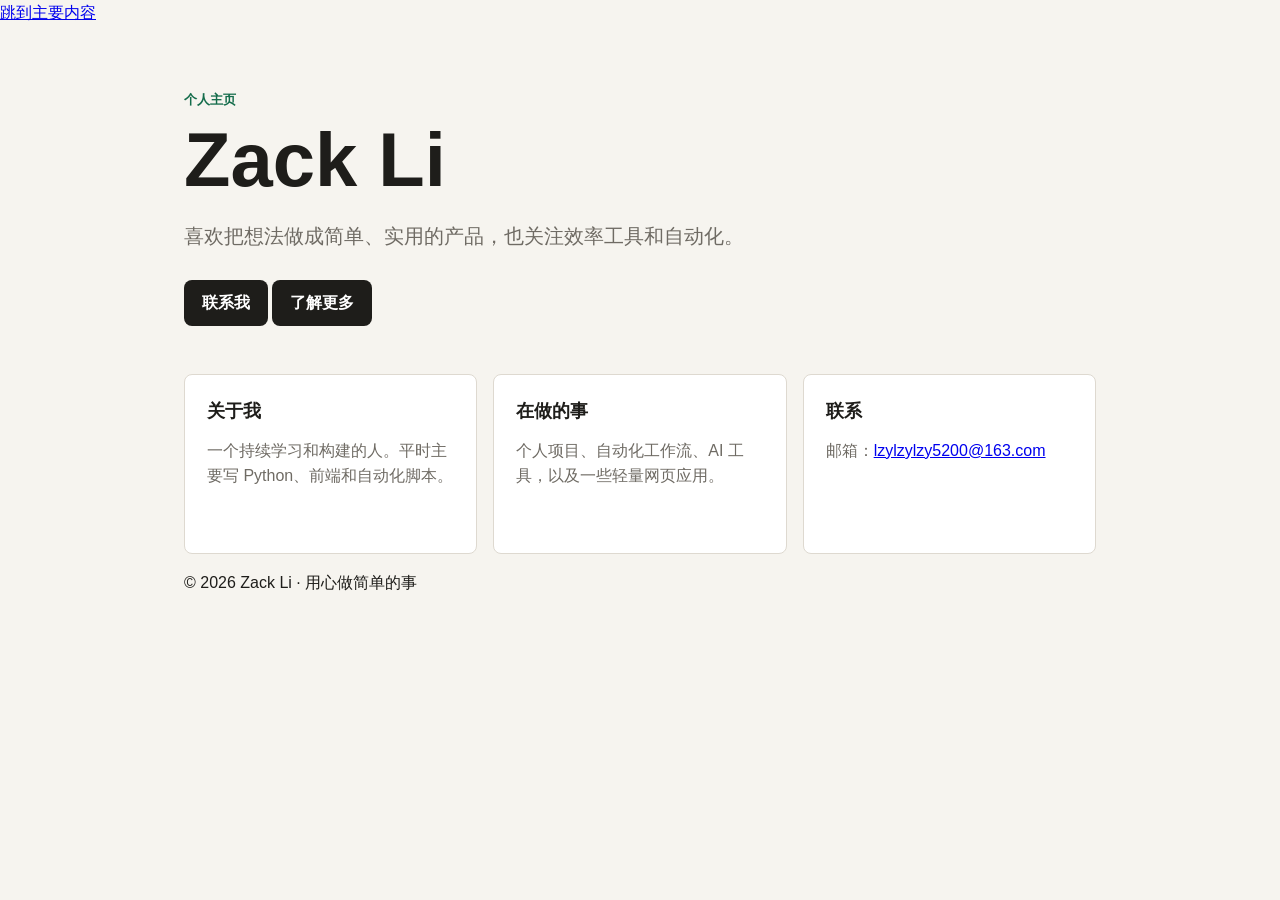
==== commit 464f8dcd: "Auto: index.html: 页面改进 [generated]" ====
--- a/index.html
+++ b/index.html
@@ -2,21 +2,29 @@
 <html lang="zh-CN">
 <head>
   <meta charset="utf-8">
-  <meta name="viewport" content="width=device-width, initial-scale=1">
-  <title>Zack Li · Personal Homepage</title>
+  <meta name="viewport" content="width=device-width, initial-scale=1, viewport-fit=cover">
+  <meta name="theme-color" content="#fdf2f8" media="(prefers-color-scheme: light)">
+  <meta name="theme-color" content="#1f1720" media="(prefers-color-scheme: dark)">
+  <meta name="description" content="Zack Li 的个人主页：喜欢把想法做成简单、实用的产品，关注效率工具与自动化。">
+  <title>Zack Li · 个人主页</title>
   <link rel="stylesheet" href="index.css">
 </head>
 <body>
-  <main class="page">
+  <a class="skip-link" href="#main">跳到主要内容</a>
+
+  <main class="page" id="main">
     <header class="hero">
-      <p class="eyebrow">Personal Website</p>
+      <p class="eyebrow">个人主页</p>
       <h1>Zack Li</h1>
       <p class="lead">喜欢把想法做成简单、实用的产品，也关注效率工具和自动化。</p>
-      <a class="button" href="mailto:lzylzylzy5200@163.com">联系我</a>
+      <div class="hero-actions">
+        <a class="button" href="mailto:lzylzylzy5200@163.com">联系我</a>
+        <a class="button button-ghost" href="#about">了解更多</a>
+      </div>
     </header>
 
-    <section class="grid">
-      <article class="card">
+    <section class="grid" aria-labelledby="about">
+      <article class="card" id="about">
         <h2>关于我</h2>
         <p>一个持续学习和构建的人。平时主要写 Python、前端和自动化脚本。</p>
       </article>
@@ -26,9 +34,22 @@
       </article>
       <article class="card">
         <h2>联系</h2>
-        <p>邮箱：lzylzylzy5200@163.com</p>
+        <p>邮箱：<a class="link" href="mailto:lzylzylzy5200@163.com">lzylzylzy5200@163.com</a></p>
       </article>
     </section>
+
+    <footer class="footer">
+      <p>© <span id="year">2024</span> Zack Li · 用心做简单的事</p>
+    </footer>
   </main>
+
+  <script>
+    (function () {
+      var year = document.getElementById('year');
+      if (year) {
+        year.textContent = String(new Date().getFullYear());
+      }
+    })();
+  </script>
 </body>
 </html>
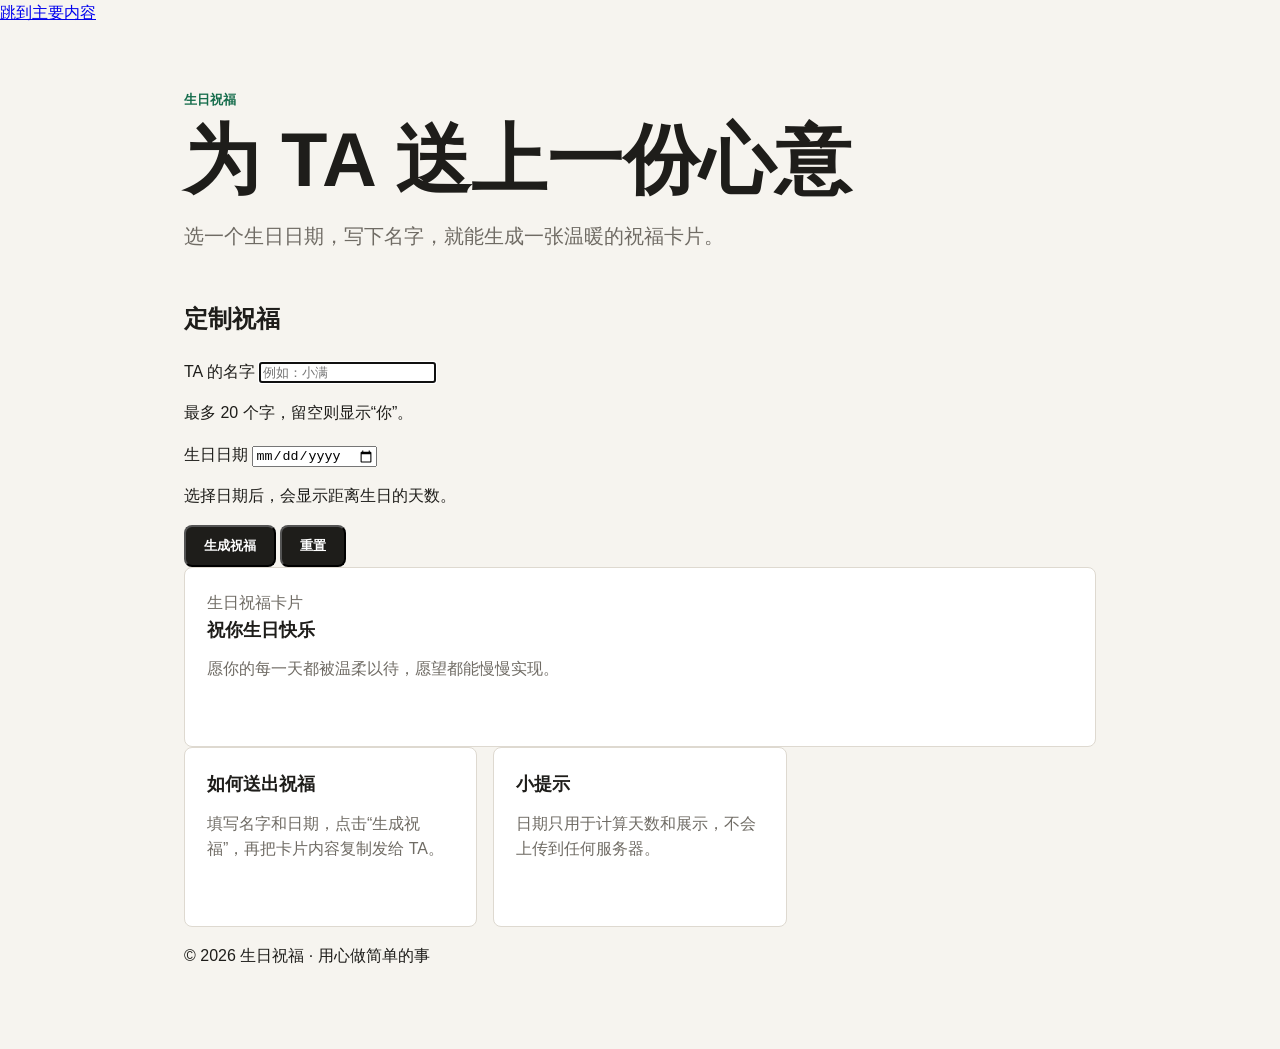
==== commit ea9db36f: "Auto: index.html: 页面改进 [generated]" ====
--- a/index.html
+++ b/index.html
@@ -5,8 +5,8 @@
   <meta name="viewport" content="width=device-width, initial-scale=1, viewport-fit=cover">
   <meta name="theme-color" content="#fdf2f8" media="(prefers-color-scheme: light)">
   <meta name="theme-color" content="#1f1720" media="(prefers-color-scheme: dark)">
-  <meta name="description" content="Zack Li 的个人主页：喜欢把想法做成简单、实用的产品，关注效率工具与自动化。">
-  <title>Zack Li · 个人主页</title>
+  <meta name="description" content="生日祝福页面：为 TA 挑选日期，生成一张专属的祝福卡片，附上温暖的中文祝词与轻量动画。">
+  <title>生日祝福 · 为 TA 送上一份心意</title>
   <link rel="stylesheet" href="index.css">
 </head>
 <body>
@@ -14,32 +14,68 @@
 
   <main class="page" id="main">
     <header class="hero">
-      <p class="eyebrow">个人主页</p>
-      <h1>Zack Li</h1>
-      <p class="lead">喜欢把想法做成简单、实用的产品，也关注效率工具和自动化。</p>
-      <div class="hero-actions">
-        <a class="button" href="mailto:lzylzylzy5200@163.com">联系我</a>
-        <a class="button button-ghost" href="#about">了解更多</a>
-      </div>
+      <p class="eyebrow">生日祝福</p>
+      <h1>为 TA 送上一份心意</h1>
+      <p class="lead">选一个生日日期，写下名字，就能生成一张温暖的祝福卡片。</p>
     </header>
 
-    <section class="grid" aria-labelledby="about">
-      <article class="card" id="about">
-        <h2>关于我</h2>
-        <p>一个持续学习和构建的人。平时主要写 Python、前端和自动化脚本。</p>
+    <section class="panel" aria-labelledby="form-title">
+      <h2 id="form-title" class="panel-title">定制祝福</h2>
+      <form class="form" id="wish-form" novalidate>
+        <div class="field">
+          <label class="label" for="name-input">TA 的名字</label>
+          <input
+            class="input"
+            id="name-input"
+            name="name"
+            type="text"
+            maxlength="20"
+            autocomplete="off"
+            placeholder="例如：小满"
+            aria-describedby="name-hint">
+          <p class="hint" id="name-hint">最多 20 个字，留空则显示“你”。</p>
+        </div>
+
+        <div class="field">
+          <label class="label" for="date-input">生日日期</label>
+          <input
+            class="input"
+            id="date-input"
+            name="birthday"
+            type="date"
+            aria-describedby="date-hint">
+          <p class="hint" id="date-hint">选择日期后，会显示距离生日的天数。</p>
+        </div>
+
+        <div class="actions">
+          <button class="button" type="submit">生成祝福</button>
+          <button class="button button-ghost" type="button" id="reset-btn">重置</button>
+        </div>
+      </form>
+    </section>
+
+    <section class="card-area" aria-live="polite" aria-atomic="true">
+      <article class="card" id="wish-card">
+        <p class="card-eyebrow">生日祝福卡片</p>
+        <h2 class="card-title" id="card-title">祝你生日快乐</h2>
+        <p class="card-text" id="card-text">愿你的每一天都被温柔以待，愿望都能慢慢实现。</p>
+        <p class="card-meta" id="card-meta"></p>
       </article>
-      <article class="card">
-        <h2>在做的事</h2>
-        <p>个人项目、自动化工作流、AI 工具，以及一些轻量网页应用。</p>
+    </section>
+
+    <section class="grid" aria-labelledby="tips-title">
+      <article class="card card-soft">
+        <h2 id="tips-title">如何送出祝福</h2>
+        <p>填写名字和日期，点击“生成祝福”，再把卡片内容复制发给 TA。</p>
       </article>
-      <article class="card">
-        <h2>联系</h2>
-        <p>邮箱：<a class="link" href="mailto:lzylzylzy5200@163.com">lzylzylzy5200@163.com</a></p>
+      <article class="card card-soft">
+        <h2>小提示</h2>
+        <p>日期只用于计算天数和展示，不会上传到任何服务器。</p>
       </article>
     </section>
 
     <footer class="footer">
-      <p>© <span id="year">2024</span> Zack Li · 用心做简单的事</p>
+      <p>© <span id="year">2024</span> 生日祝福 · 用心做简单的事</p>
     </footer>
   </main>
 
@@ -49,6 +85,92 @@
       if (year) {
         year.textContent = String(new Date().getFullYear());
       }
+
+      var form = document.getElementById('wish-form');
+      var nameInput = document.getElementById('name-input');
+      var dateInput = document.getElementById('date-input');
+      var resetBtn = document.getElementById('reset-btn');
+      var cardTitle = document.getElementById('card-title');
+      var cardText = document.getElementById('card-text');
+      var cardMeta = document.getElementById('card-meta');
+      var wishCard = document.getElementById('wish-card');
+
+      var wishes = [
+        '愿你的每一天都被温柔以待，愿望都能慢慢实现。',
+        '愿新的一岁里，喜欢的事都顺利，想见的人都在身边。',
+        '愿你被生活偏爱，被时光温柔，笑容常在。',
+        '愿所有努力都有回响，所有期待都不落空。'
+      ];
+
+      function pad(n) {
+        return n < 10 ? '0' + n : String(n);
+      }
+
+      function daysUntilBirthday(dateStr) {
+        if (!dateStr) return null;
+        var parts = dateStr.split('-');
+        if (parts.length !== 3) return null;
+        var month = parseInt(parts[1], 10);
+        var day = parseInt(parts[2], 10);
+        if (!month || !day) return null;
+
+        var now = new Date();
+        var today = new Date(now.getFullYear(), now.getMonth(), now.getDate());
+        var next = new Date(now.getFullYear(), month - 1, day);
+        if (next < today) {
+          next = new Date(now.getFullYear() + 1, month - 1, day);
+        }
+        var diff = Math.round((next - today) / 86400000);
+        return { days: diff, date: next };
+      }
+
+      function render() {
+        var name = (nameInput.value || '').trim();
+        var displayName = name || '你';
+        var dateStr = dateInput.value;
+        var info = daysUntilBirthday(dateStr);
+
+        cardTitle.textContent = '祝' + displayName + '生日快乐';
+
+        var wish = wishes[Math.floor(Math.random() * wishes.length)];
+        cardText.textContent = wish;
+
+        if (info) {
+          var dateLabel = info.date.getFullYear() + ' 年 ' + (info.date.getMonth() + 1) + ' 月 ' + info.date.getDate() + ' 日';
+          if (info.days === 0) {
+            cardMeta.textContent = '就是今天！' + dateLabel;
+          } else {
+            cardMeta.textContent = '距离下次生日还有 ' + info.days + ' 天 · ' + dateLabel;
+          }
+        } else {
+          cardMeta.textContent = '填写日期后，会显示距离生日的天数。';
+        }
+
+        wishCard.classList.remove('is-pop');
+        // 触发重排以重启动画
+        void wishCard.offsetWidth;
+        wishCard.classList.add('is-pop');
+      }
+
+      form.addEventListener('submit', function (e) {
+        e.preventDefault();
+        render();
+      });
+
+      resetBtn.addEventListener('click', function () {
+        nameInput.value = '';
+        dateInput.value = '';
+        cardTitle.textContent = '祝你生日快乐';
+        cardText.textContent = '愿你的每一天都被温柔以待，愿望都能慢慢实现。';
+        cardMeta.textContent = '';
+        wishCard.classList.remove('is-pop');
+        nameInput.focus();
+      });
+
+      // 默认聚焦名字输入，提升移动端体验
+      if (window.matchMedia && window.matchMedia('(pointer: fine)').matches) {
+        nameInput.focus();
+      }
     })();
   </script>
 </body>
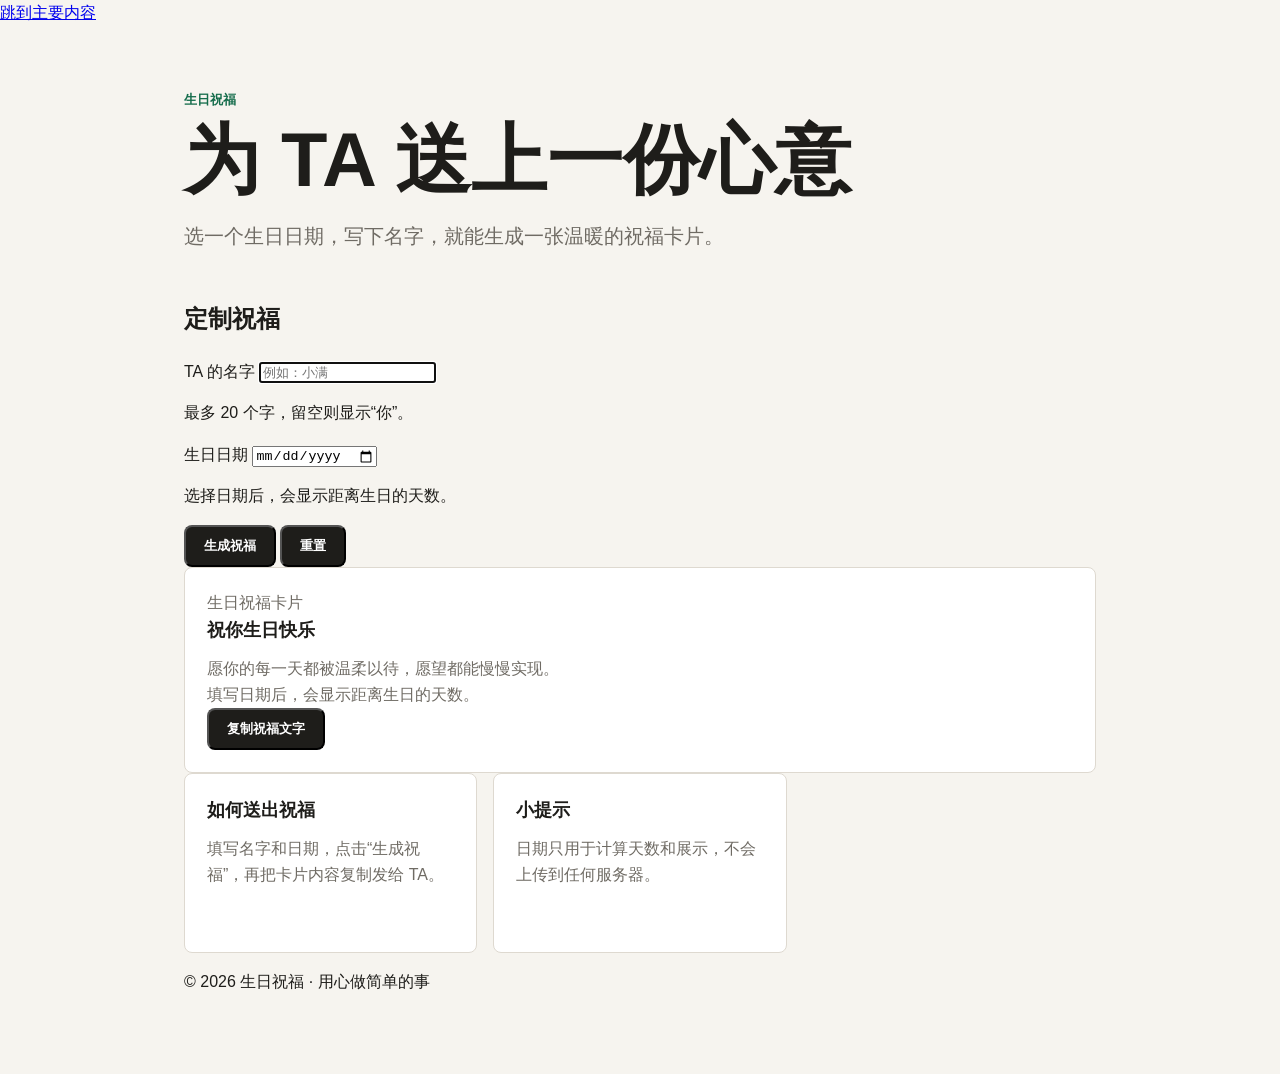
==== commit a0212d83: "Auto: index.html: 页面改进 [generated]" ====
--- a/index.html
+++ b/index.html
@@ -31,6 +31,7 @@
             type="text"
             maxlength="20"
             autocomplete="off"
+            enterkeyhint="next"
             placeholder="例如：小满"
             aria-describedby="name-hint">
           <p class="hint" id="name-hint">最多 20 个字，留空则显示“你”。</p>
@@ -43,6 +44,7 @@
             id="date-input"
             name="birthday"
             type="date"
+            enterkeyhint="done"
             aria-describedby="date-hint">
           <p class="hint" id="date-hint">选择日期后，会显示距离生日的天数。</p>
         </div>
@@ -55,11 +57,15 @@
     </section>
 
     <section class="card-area" aria-live="polite" aria-atomic="true">
-      <article class="card" id="wish-card">
+      <article class="card" id="wish-card" tabindex="-1">
         <p class="card-eyebrow">生日祝福卡片</p>
         <h2 class="card-title" id="card-title">祝你生日快乐</h2>
         <p class="card-text" id="card-text">愿你的每一天都被温柔以待，愿望都能慢慢实现。</p>
-        <p class="card-meta" id="card-meta"></p>
+        <p class="card-meta" id="card-meta">填写日期后，会显示距离生日的天数。</p>
+        <div class="card-actions">
+          <button class="button button-ghost" type="button" id="copy-btn">复制祝福文字</button>
+          <span class="copy-status" id="copy-status" role="status" aria-live="polite"></span>
+        </div>
       </article>
     </section>
 
@@ -81,6 +87,8 @@
 
   <script>
     (function () {
+      'use strict';
+
       var year = document.getElementById('year');
       if (year) {
         year.textContent = String(new Date().getFullYear());
@@ -90,20 +98,34 @@
       var nameInput = document.getElementById('name-input');
       var dateInput = document.getElementById('date-input');
       var resetBtn = document.getElementById('reset-btn');
+      var copyBtn = document.getElementById('copy-btn');
+      var copyStatus = document.getElementById('copy-status');
       var cardTitle = document.getElementById('card-title');
       var cardText = document.getElementById('card-text');
       var cardMeta = document.getElementById('card-meta');
       var wishCard = document.getElementById('wish-card');
 
+      var DEFAULT_WISH = '愿你的每一天都被温柔以待，愿望都能慢慢实现。';
+
       var wishes = [
         '愿你的每一天都被温柔以待，愿望都能慢慢实现。',
         '愿新的一岁里，喜欢的事都顺利，想见的人都在身边。',
         '愿你被生活偏爱，被时光温柔，笑容常在。',
-        '愿所有努力都有回响，所有期待都不落空。'
+        '愿所有努力都有回响，所有期待都不落空。',
+        '愿你的世界永远明亮，愿你的热爱永不降温。',
+        '愿新的一岁，多喜乐，长安宁，所求皆如愿。'
       ];
+
+      var reduceMotion = window.matchMedia &&
+        window.matchMedia('(prefers-reduced-motion: reduce)').matches;
 
       function pad(n) {
         return n < 10 ? '0' + n : String(n);
+      }
+
+      function todayStart() {
+        var now = new Date();
+        return new Date(now.getFullYear(), now.getMonth(), now.getDate());
       }
 
       function daysUntilBirthday(dateStr) {
@@ -114,14 +136,44 @@
         var day = parseInt(parts[2], 10);
         if (!month || !day) return null;
 
-        var now = new Date();
-        var today = new Date(now.getFullYear(), now.getMonth(), now.getDate());
-        var next = new Date(now.getFullYear(), month - 1, day);
+        var today = todayStart();
+        var next = new Date(today.getFullYear(), month - 1, day);
         if (next < today) {
-          next = new Date(now.getFullYear() + 1, month - 1, day);
+          next = new Date(today.getFullYear() + 1, month - 1, day);
         }
         var diff = Math.round((next - today) / 86400000);
         return { days: diff, date: next };
+      }
+
+      function formatDate(d) {
+        return d.getFullYear() + ' 年 ' + (d.getMonth() + 1) + ' 月 ' + d.getDate() + ' 日';
+      }
+
+      function setMeta(info) {
+        if (info) {
+          var dateLabel = formatDate(info.date);
+          if (info.days === 0) {
+            cardMeta.textContent = '就是今天！' + dateLabel;
+            cardMeta.classList.add('is-today');
+          } else if (info.days === 1) {
+            cardMeta.textContent = '明天就是生日啦 · ' + dateLabel;
+            cardMeta.classList.remove('is-today');
+          } else {
+            cardMeta.textContent = '距离下次生日还有 ' + info.days + ' 天 · ' + dateLabel;
+            cardMeta.classList.remove('is-today');
+          }
+        } else {
+          cardMeta.textContent = '填写日期后，会显示距离生日的天数。';
+          cardMeta.classList.remove('is-today');
+        }
+      }
+
+      function restartPop() {
+        if (reduceMotion) return;
+        wishCard.classList.remove('is-pop');
+        // 触发重排以重启动画
+        void wishCard.offsetWidth;
+        wishCard.classList.add('is-pop');
       }
 
       function render() {
@@ -135,39 +187,82 @@
         var wish = wishes[Math.floor(Math.random() * wishes.length)];
         cardText.textContent = wish;
 
-        if (info) {
-          var dateLabel = info.date.getFullYear() + ' 年 ' + (info.date.getMonth() + 1) + ' 月 ' + info.date.getDate() + ' 日';
-          if (info.days === 0) {
-            cardMeta.textContent = '就是今天！' + dateLabel;
-          } else {
-            cardMeta.textContent = '距离下次生日还有 ' + info.days + ' 天 · ' + dateLabel;
+        setMeta(info);
+        restartPop();
+        clearCopyStatus();
+      }
+
+      function clearCopyStatus() {
+        copyStatus.textContent = '';
+      }
+
+      var copyTimer = null;
+      function showCopyStatus(msg) {
+        copyStatus.textContent = msg;
+        if (copyTimer) clearTimeout(copyTimer);
+        copyTimer = setTimeout(clearCopyStatus, 2400);
+      }
+
+      function copyText(text) {
+        if (navigator.clipboard && navigator.clipboard.writeText) {
+          return navigator.clipboard.writeText(text);
+        }
+        return new Promise(function (resolve, reject) {
+          try {
+            var ta = document.createElement('textarea');
+            ta.value = text;
+            ta.setAttribute('readonly', '');
+            ta.style.position = 'fixed';
+            ta.style.top = '-1000px';
+            ta.style.opacity = '0';
+            document.body.appendChild(ta);
+            ta.select();
+            var ok = document.execCommand('copy');
+            document.body.removeChild(ta);
+            ok ? resolve() : reject(new Error('copy failed'));
+          } catch (err) {
+            reject(err);
           }
-        } else {
-          cardMeta.textContent = '填写日期后，会显示距离生日的天数。';
-        }
-
-        wishCard.classList.remove('is-pop');
-        // 触发重排以重启动画
-        void wishCard.offsetWidth;
-        wishCard.classList.add('is-pop');
+        });
       }
 
       form.addEventListener('submit', function (e) {
         e.preventDefault();
         render();
+        // 生成后把焦点移到卡片，方便读屏与键盘用户
+        wishCard.focus({ preventScroll: false });
       });
 
       resetBtn.addEventListener('click', function () {
         nameInput.value = '';
         dateInput.value = '';
         cardTitle.textContent = '祝你生日快乐';
-        cardText.textContent = '愿你的每一天都被温柔以待，愿望都能慢慢实现。';
-        cardMeta.textContent = '';
+        cardText.textContent = DEFAULT_WISH;
+        cardMeta.textContent = '填写日期后，会显示距离生日的天数。';
+        cardMeta.classList.remove('is-today');
         wishCard.classList.remove('is-pop');
+        clearCopyStatus();
         nameInput.focus();
       });
 
-      // 默认聚焦名字输入，提升移动端体验
+      copyBtn.addEventListener('click', function () {
+        var title = cardTitle.textContent;
+        var text = cardText.textContent;
+        var meta = cardMeta.textContent;
+        var payload = title + '\n' + text + (meta ? '\n' + meta : '');
+        copyText(payload).then(function () {
+          showCopyStatus('已复制，去发给 TA 吧');
+        }).catch(function () {
+          showCopyStatus('复制失败，请手动选择文字');
+        });
+      });
+
+      // 输入时实时更新天数提示，减少一次点击
+      dateInput.addEventListener('change', function () {
+        setMeta(daysUntilBirthday(dateInput.value));
+      });
+
+      // 默认聚焦名字输入，提升桌面端体验；移动端不主动弹键盘
       if (window.matchMedia && window.matchMedia('(pointer: fine)').matches) {
         nameInput.focus();
       }
